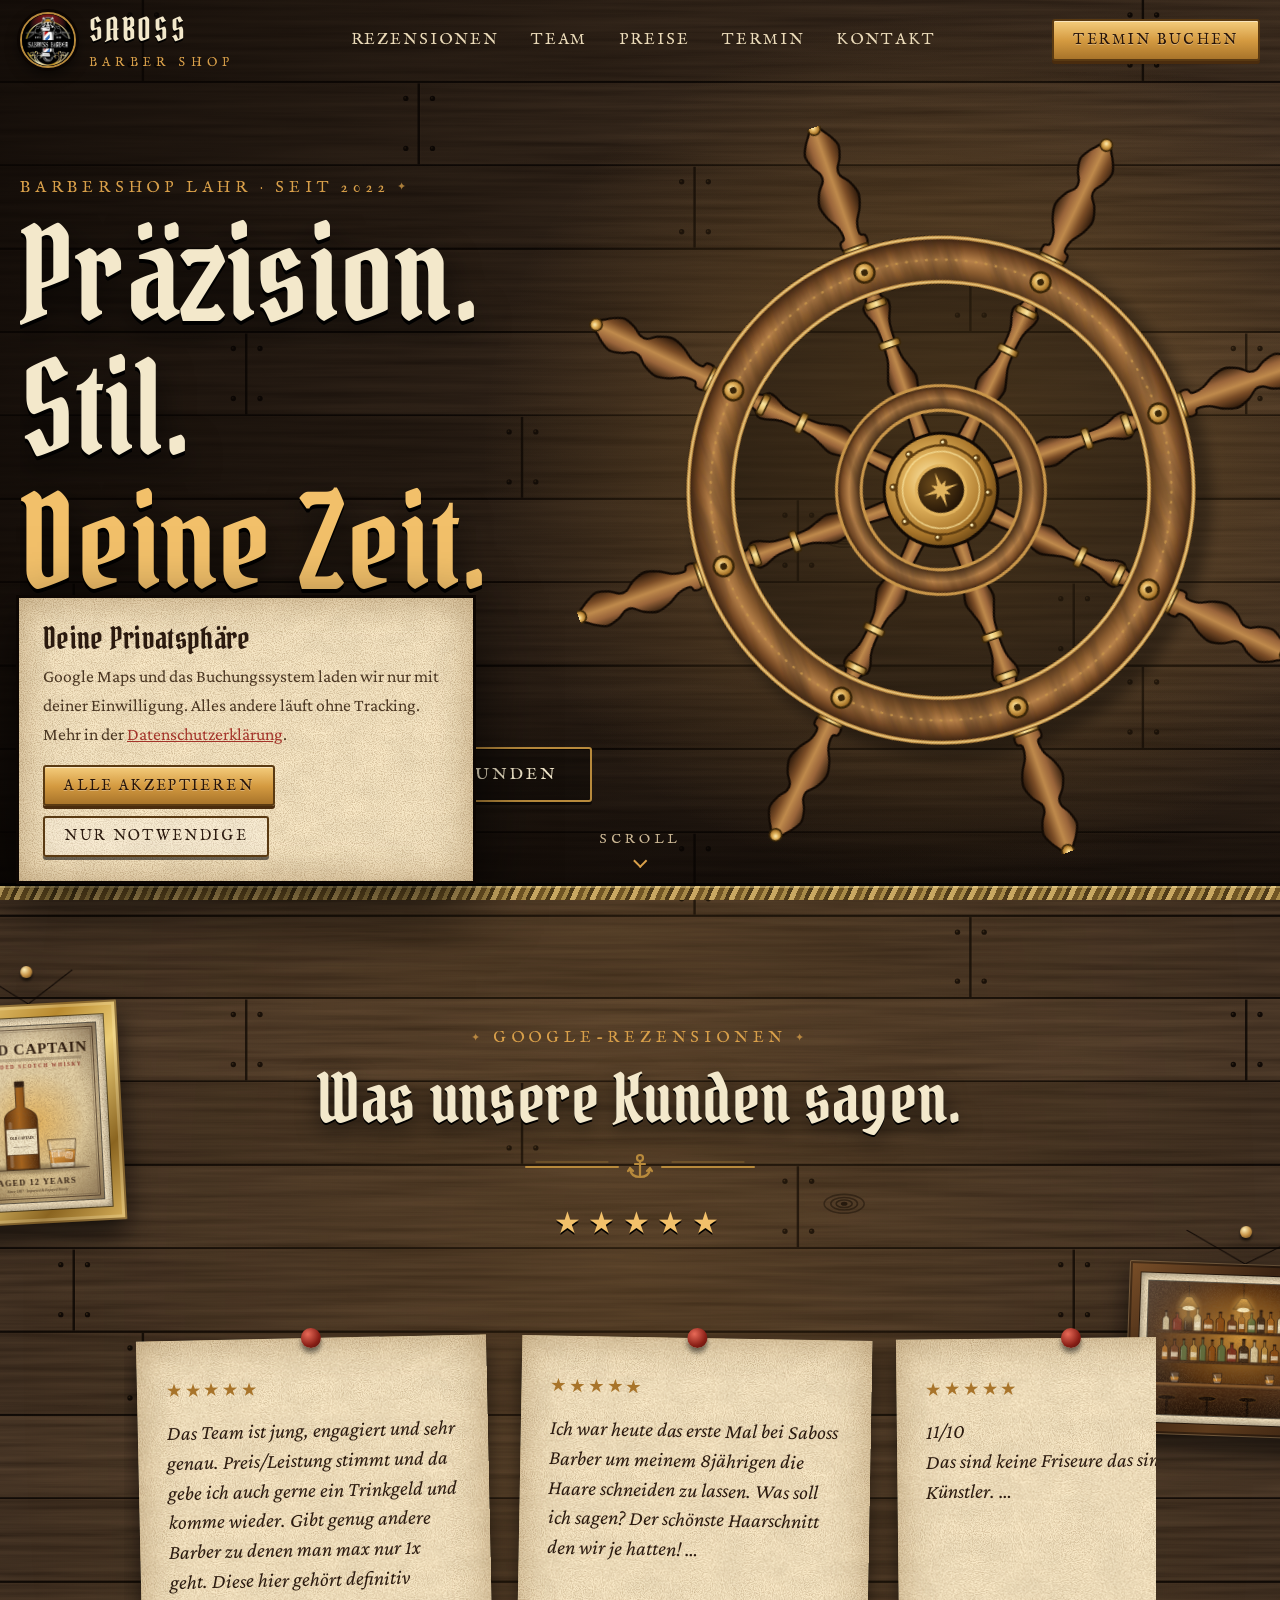
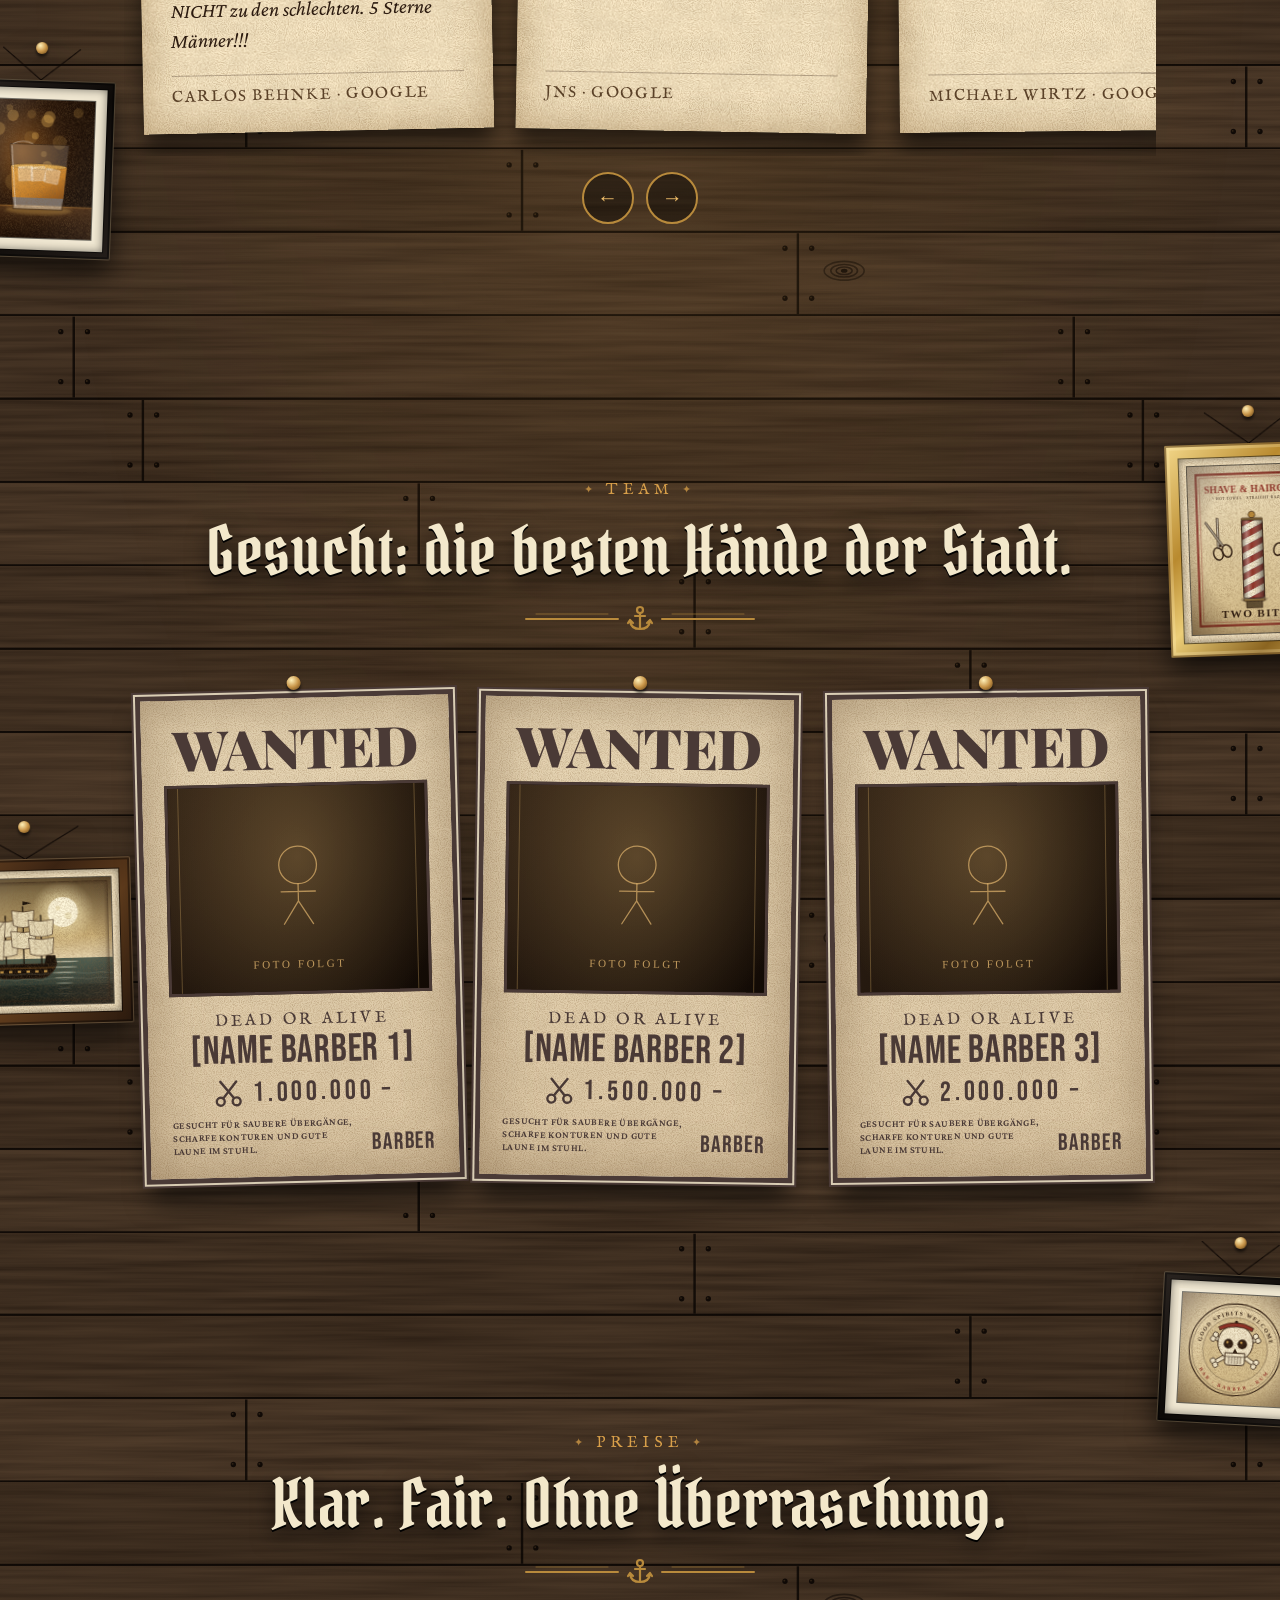
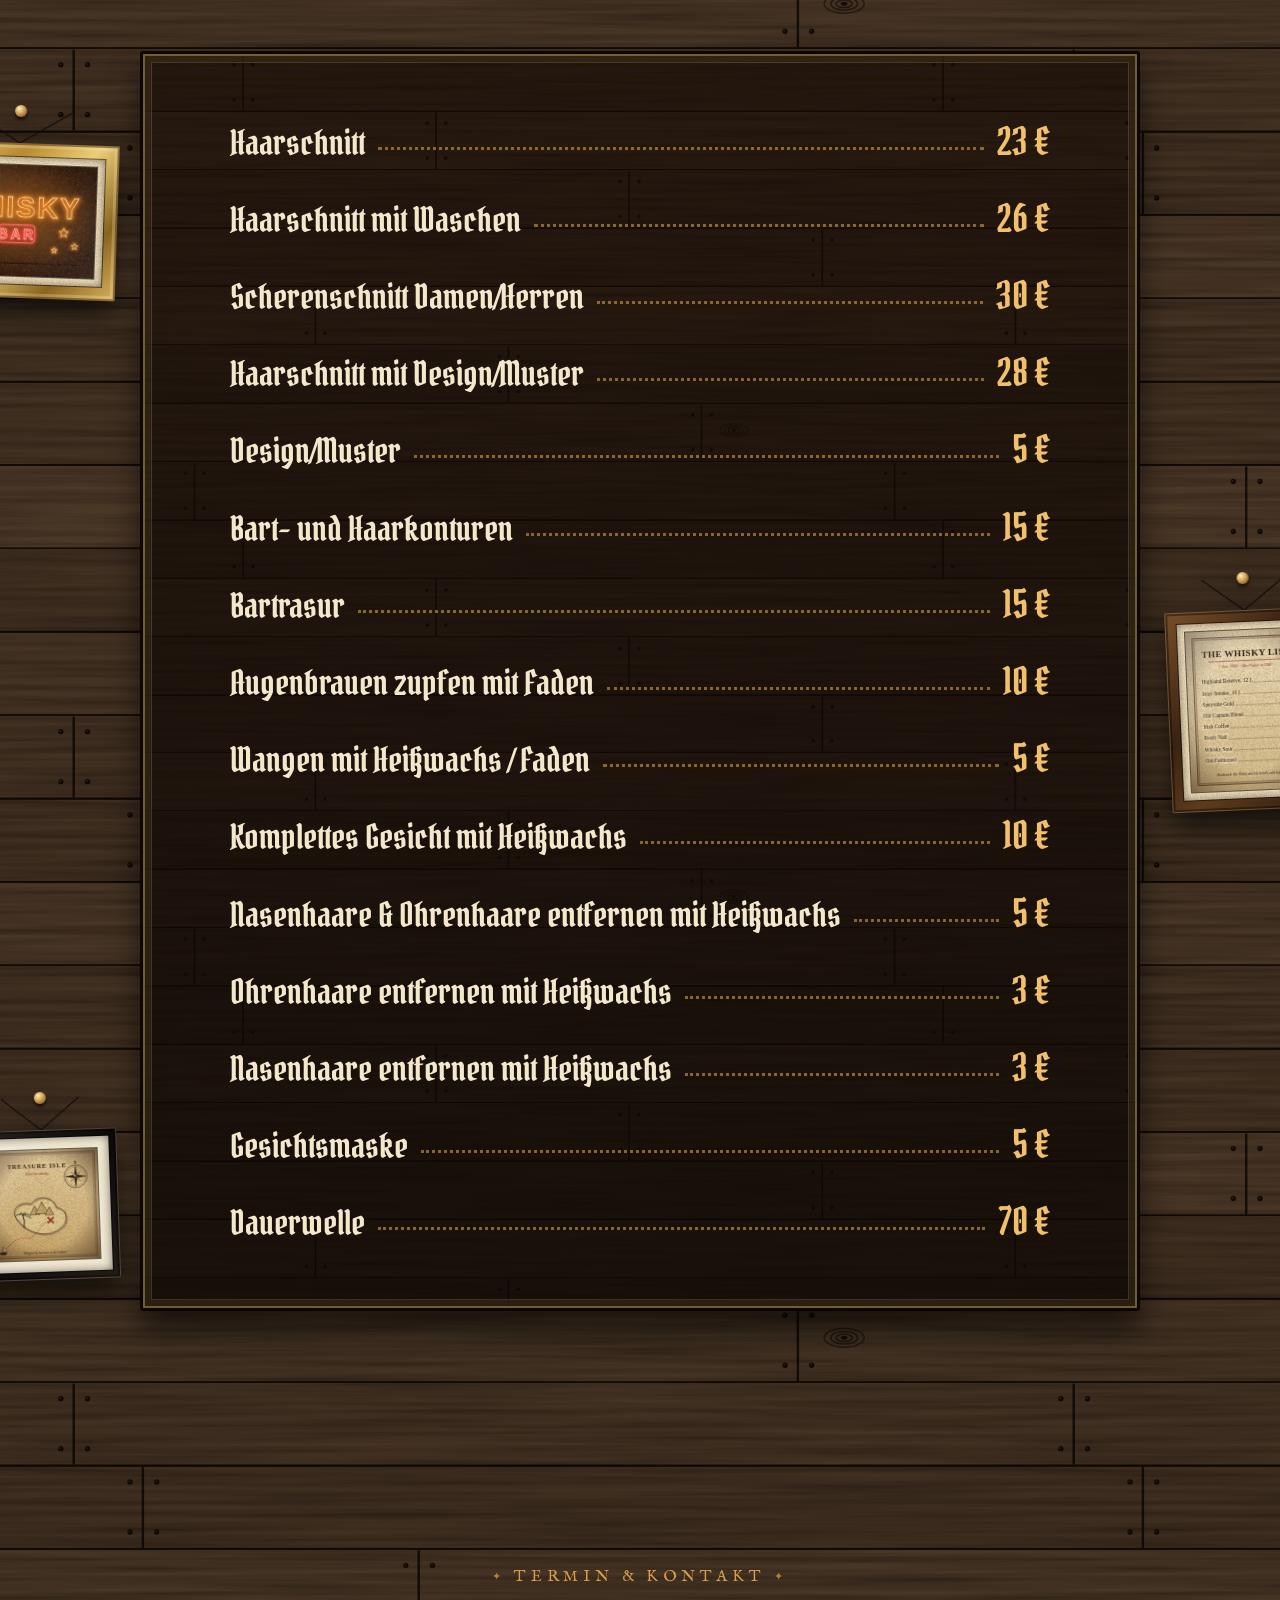
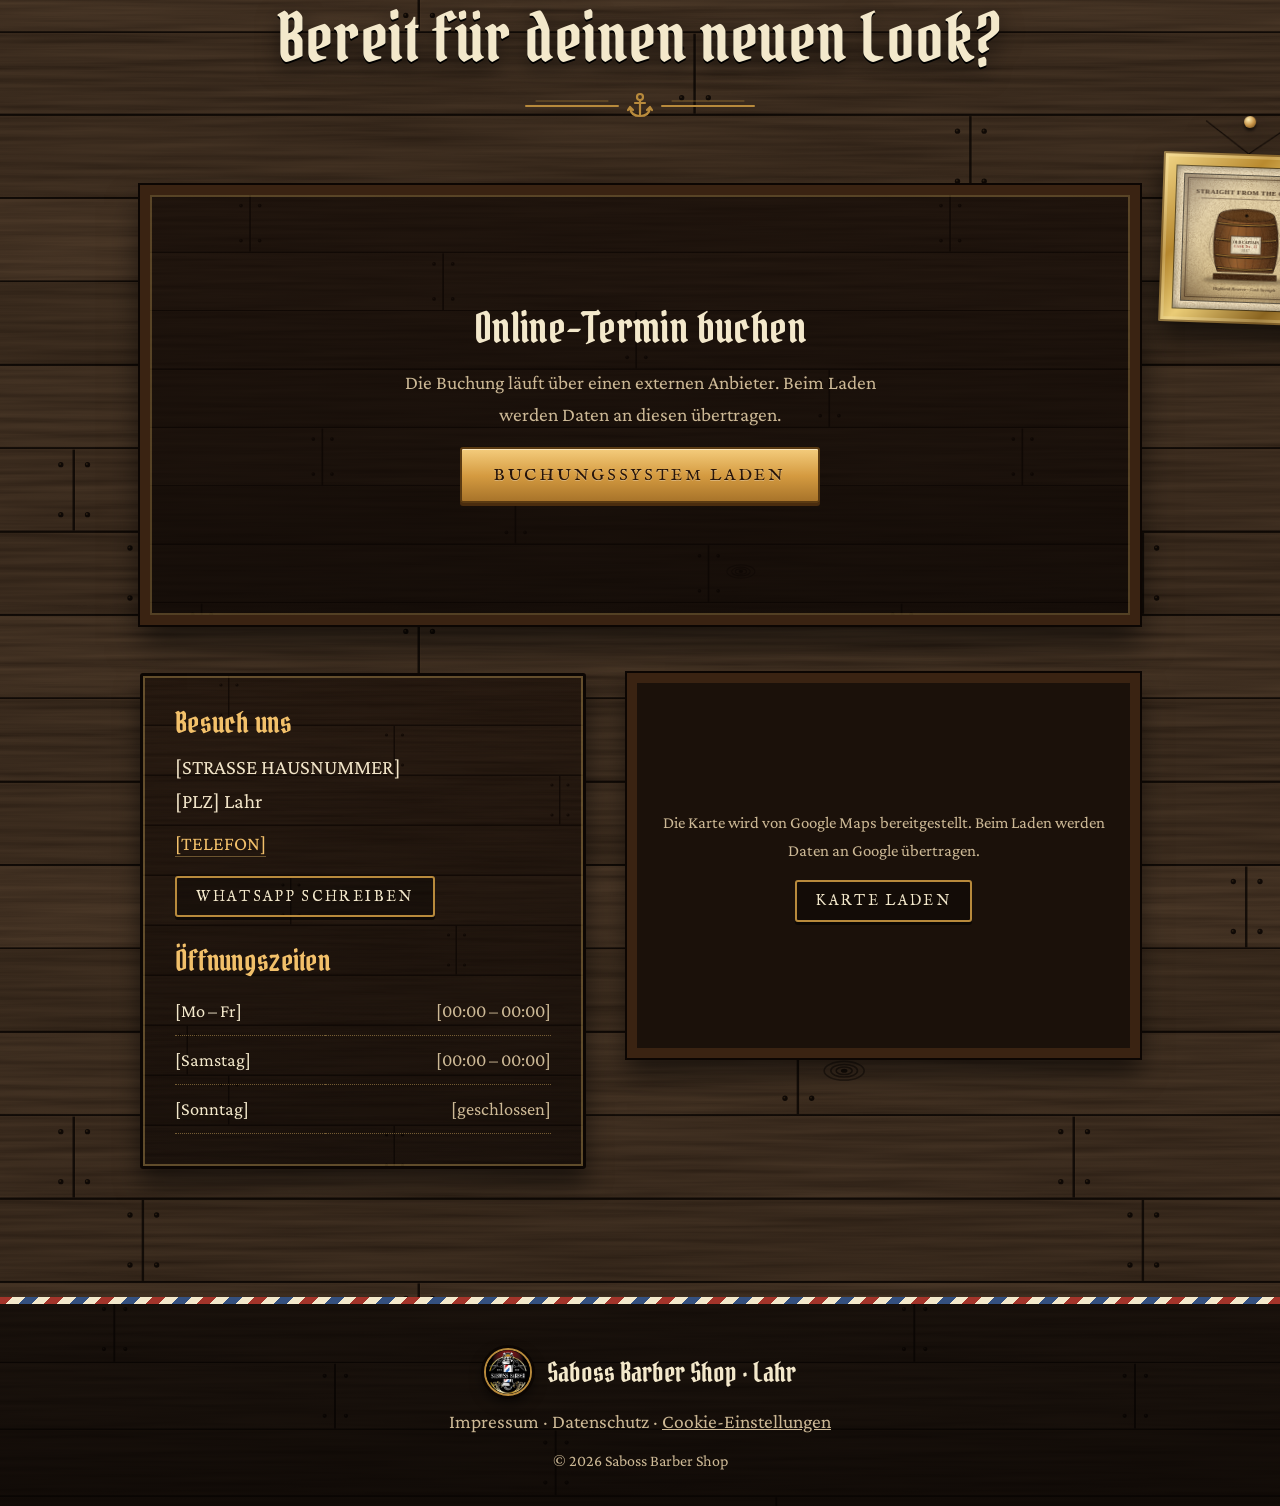
==== index.html @ 3b8bea95 "Schere wandert beim Scrollen von rechts nach links und schneidet - Fixierte Schere (SVG), Position f" ====
<!doctype html>
<html lang="de">
<head>
  <meta charset="utf-8">
  <meta name="viewport" content="width=device-width, initial-scale=1">
  <title>Saboss Barber Shop Lahr – Haarschnitt, Bart &amp; Rasur</title>
  <meta name="description" content="Saboss Barber Shop in Lahr: Haarschnitt, Fade, Bartpflege und Rasur. Echte Google-Bewertungen, Team und Online-Terminbuchung.">
  <meta name="theme-color" content="#160C06">
  <meta property="og:type" content="website">
  <meta property="og:title" content="Saboss Barber Shop Lahr">
  <meta property="og:description" content="Präzision. Stil. Deine Zeit. Jetzt Termin buchen.">
  <meta property="og:locale" content="de_DE">
  <meta property="og:image" content="assets/img/logo.png">
  <link rel="icon" href="assets/img/favicon.svg" type="image/svg+xml">
  <link rel="preload" href="assets/fonts/pirata-one.ttf" as="font" type="font/ttf" crossorigin>
  <link rel="stylesheet" href="css/style.css?v=202610080711">
</head>
<body>
  <a class="skip" href="#main">Zum Inhalt springen</a>

  <!-- HEADER -->
  <header class="header" id="header">
    <div class="wrap header__inner">
      <a class="logo" href="#top" aria-label="Saboss Barber Shop – Startseite">
        <img class="logo__img" src="assets/img/logo.png" width="56" height="56" alt="">
        <span class="logo__text"><strong>SABOSS</strong><small>Barber Shop</small></span>
      </a>
      <nav class="nav" aria-label="Hauptnavigation">
        <a href="#rezensionen">Rezensionen</a>
        <a href="#team">Team</a>
        <a href="#preise">Preise</a>
        <a href="#termin">Termin</a>
        <a href="#kontakt">Kontakt</a>
      </nav>
      <a class="btn btn--gold btn--sm header__book" href="#termin">Termin buchen</a>
      <button class="burger" id="burger" type="button" aria-label="Menü öffnen" aria-expanded="false" aria-controls="overlay"><span></span><span></span></button>
    </div>
  </header>

  <div class="overlay" id="overlay" hidden>
    <nav aria-label="Mobile Navigation">
      <a href="#rezensionen">Rezensionen</a>
      <a href="#team">Team</a>
      <a href="#preise">Preise</a>
      <a href="#termin">Termin</a>
      <a href="#kontakt">Kontakt</a>
    </nav>
  </div>

  <main id="main">
    <!-- START: Text links, großes Steuerrad rechts (dreht sich beim Scrollen) -->
    <section class="hero" id="top" aria-labelledby="hero-title">
      <div class="wrap hero__inner">
        <div class="hero__text">
          <p class="eyebrow">Barbershop Lahr · Seit 2022</p>
          <h1 id="hero-title" class="hero__title">
            <span class="line"><span>Präzision.</span></span>
            <span class="line"><span>Stil.</span></span>
            <span class="line"><span class="gold">Deine Zeit.</span></span>
          </h1>
          <p class="hero__sub">Haarschnitt, Fade, Bart und Rasur – mit Zeit, Handwerk und einem Blick für Details.</p>
          <div class="hero__actions">
            <a class="btn btn--gold" href="#termin">Termin buchen</a>
            <a class="btn btn--ghost" href="#rezensionen">Das sagen Kunden</a>
          </div>
        </div>
      </div>
      <img class="hero__wheel" id="wheel" src="assets/img/wheel.svg" width="1000" height="1000" alt="" fetchpriority="high">
      <a class="scroll-hint" href="#rezensionen" aria-label="Nach unten scrollen"><span>Scroll</span><i></i></a>
    </section>

    <!-- Rest der Seite: Holzwand mit angenagelten Bildern im Hintergrund -->
    <div class="wall">
      <div class="pics" aria-hidden="true">
        <figure class="pic pic--l pic--gold" style="--w:176px;--t:2%;--r:-3deg"><i class="nail"></i><span class="pic__frame"><span class="pic__mat"><img src="assets/img/wall/whisky-reklame.svg" width="600" height="800" loading="lazy" alt=""></span></span></figure>
        <figure class="pic pic--r" style="--w:230px;--t:7%;--r:2deg"><i class="nail"></i><span class="pic__frame"><span class="pic__mat"><img src="assets/img/wall/bar-szene.svg" width="800" height="560" loading="lazy" alt=""></span></span></figure>
        <figure class="pic pic--l pic--black" style="--w:150px;--t:15%;--r:2deg"><i class="nail"></i><span class="pic__frame"><span class="pic__mat"><img src="assets/img/wall/whisky-glas.svg" width="560" height="700" loading="lazy" alt=""></span></span></figure>
        <figure class="pic pic--r pic--gold" style="--w:170px;--t:22%;--r:-2deg"><i class="nail"></i><span class="pic__frame"><span class="pic__mat"><img src="assets/img/wall/barber-plakat.svg" width="600" height="800" loading="lazy" alt=""></span></span></figure>
        <figure class="pic pic--l" style="--w:210px;--t:30%;--r:-1.5deg"><i class="nail"></i><span class="pic__frame"><span class="pic__mat"><img src="assets/img/wall/segelschiff.svg" width="700" height="520" loading="lazy" alt=""></span></span></figure>
        <figure class="pic pic--r pic--black" style="--w:150px;--t:38%;--r:3deg"><i class="nail"></i><span class="pic__frame"><span class="pic__mat"><img src="assets/img/wall/totenkopf-schild.svg" width="600" height="600" loading="lazy" alt=""></span></span></figure>
        <figure class="pic pic--l pic--gold" style="--w:200px;--t:47%;--r:2deg"><i class="nail"></i><span class="pic__frame"><span class="pic__mat"><img src="assets/img/wall/neon-bar.svg" width="700" height="500" loading="lazy" alt=""></span></span></figure>
        <figure class="pic pic--r" style="--w:160px;--t:56%;--r:-2.5deg"><i class="nail"></i><span class="pic__frame"><span class="pic__mat"><img src="assets/img/wall/whisky-karte.svg" width="600" height="800" loading="lazy" alt=""></span></span></figure>
        <figure class="pic pic--l pic--black" style="--w:150px;--t:66%;--r:-2deg"><i class="nail"></i><span class="pic__frame"><span class="pic__mat"><img src="assets/img/wall/schatzkarte.svg" width="600" height="600" loading="lazy" alt=""></span></span></figure>
        <figure class="pic pic--r pic--gold" style="--w:170px;--t:78%;--r:2deg"><i class="nail"></i><span class="pic__frame"><span class="pic__mat"><img src="assets/img/wall/fass.svg" width="600" height="600" loading="lazy" alt=""></span></span></figure>
      </div>

      <!-- REZENSIONEN (nur 5-Sterne-Bewertungen, Originaltext von Google) -->
      <section class="section" id="rezensionen" aria-labelledby="reviews-title">
        <div class="wrap wrap--narrow">
          <header class="section__head">
            <p class="eyebrow">Google-Rezensionen</p>
            <h2 id="reviews-title">Was unsere Kunden sagen.</h2>
            <p class="stars-big" aria-label="5 von 5 Sternen">★★★★★</p>
          </header>
          <div class="slider" aria-roledescription="Karussell">
            <div class="slider__track" id="track" tabindex="0" aria-label="Kundenbewertungen">
              <figure class="review"><span class="stars" aria-label="5 von 5 Sternen">★★★★★</span><blockquote>Das Team ist jung, engagiert und sehr genau. Preis/Leistung stimmt und da gebe ich auch gerne ein Trinkgeld und komme wieder. Gibt genug andere Barber zu denen man max nur 1x geht. Diese hier gehört definitiv NICHT zu den schlechten. 5 Sterne Männer!!!</blockquote><figcaption>Carlos Behnke · Google</figcaption></figure>
              <figure class="review"><span class="stars" aria-label="5 von 5 Sternen">★★★★★</span><blockquote>Ich war heute das erste Mal bei Saboss Barber um meinem 8jährigen die Haare schneiden zu lassen. Was soll ich sagen? Der schönste Haarschnitt den wir je hatten! …</blockquote><figcaption>Jns · Google</figcaption></figure>
              <figure class="review"><span class="stars" aria-label="5 von 5 Sternen">★★★★★</span><blockquote>11/10<br>Das sind keine Friseure das sind Künstler. …</blockquote><figcaption>Michael Wirtz · Google</figcaption></figure>
              <figure class="review"><span class="stars" aria-label="5 von 5 Sternen">★★★★★</span><blockquote>Super Barber, sehr freundlich und schneiden immer gut. Man kommt meistens ein bißchen später drann als man den Termin ausgemacht hat (10-30min) aber sonst alles top.…</blockquote><figcaption>Hussam Alpedawi · Google</figcaption></figure>
              <figure class="review"><span class="stars" aria-label="5 von 5 Sternen">★★★★★</span><blockquote>Bin sehr zufrieden Top Personal, kinder sehr gut aufgenommen und willkommen, gutes Ergebnis, gerne wieder…</blockquote><figcaption>Alend Darwish Khalaf · Google</figcaption></figure>
              <figure class="review"><span class="stars" aria-label="5 von 5 Sternen">★★★★★</span><blockquote>Ich habe heute meine Haare dort geschnitten, ich bin sehr zufrieden damit und kann es nur weiter empfehlen. Die Mitarbeiter sind auch sehr freundlich und gastfreundlich ehrlich top was die mitarbeiten dort leisten.</blockquote><figcaption>S M · Google</figcaption></figure>
              <figure class="review"><span class="stars" aria-label="5 von 5 Sternen">★★★★★</span><blockquote>Ich komme wirklich gern her. Seit der Eröffnung seit vielen Jahren wirklich mein absoluter Lieblingsfrisör. …</blockquote><figcaption>Andre Angermeier · Google</figcaption></figure>
              <figure class="review"><span class="stars" aria-label="5 von 5 Sternen">★★★★★</span><blockquote>Schon von außen lud der Stil und die harmonische Einrichtung zum reinkommen ein. Ich wurde von allen freundlich begrüßt, mir wurde Kaffee angeboten und, ohne …</blockquote><figcaption>Márkó Honti · Google</figcaption></figure>
              <figure class="review"><span class="stars" aria-label="5 von 5 Sternen">★★★★★</span><blockquote>Sehr gute Friseure, keine Wartezeiten wie bei anderen auch wenn man mal kein Termin hat. Preislich Top, kann man allen nur empfehlen.</blockquote><figcaption>Markus · Google</figcaption></figure>
              <figure class="review"><span class="stars" aria-label="5 von 5 Sternen">★★★★★</span><blockquote>Super Freundlich. Super Haarschnitt. Habe direkt den nächsten Termin vereinbart. Nur zu empfehlen…</blockquote><figcaption>Keine Ahnung · Google</figcaption></figure>
              <figure class="review"><span class="stars" aria-label="5 von 5 Sternen">★★★★★</span><blockquote>So einen guten Friseur habe ich noch nie gesehen. Er schneidet die Haare perfekt und braucht dafür auch nicht so lange. Der Kundenservice ist ebenso sehr nett. 👍🏻…</blockquote><figcaption>Siepan Celik · Google</figcaption></figure>
              <figure class="review"><span class="stars" aria-label="5 von 5 Sternen">★★★★★</span><blockquote>Top Friseur und sehr nettes Personal nur zum empfehlen:)</blockquote><figcaption>Simon Bichler · Google</figcaption></figure>
              <figure class="review"><span class="stars" aria-label="5 von 5 Sternen">★★★★★</span><blockquote>Sehr netter Kundenservice und preisleistung top</blockquote><figcaption>VYME · Google</figcaption></figure>
              <figure class="review"><span class="stars" aria-label="5 von 5 Sternen">★★★★★</span><blockquote>Bester Friseur in Lahr und Umgebung.<br>Für Seiten und oben zahlt man 17€ was echt klar geht. …</blockquote><figcaption>Az örökmagyar · Google</figcaption></figure>
              <figure class="review"><span class="stars" aria-label="5 von 5 Sternen">★★★★★</span><blockquote>Ich wurde sehr freundlich empfangen und bin pünktlich zu meinem Termin drangekommen. Das Personal war sehr nett. Der Haarschnitt war ebenfalls sehr gut. Ein empfehlenswerter Friseur👍🏽…</blockquote><figcaption>Serdal Celik · Google</figcaption></figure>
              <figure class="review"><span class="stars" aria-label="5 von 5 Sternen">★★★★★</span><blockquote>Der Laden sieht sehr Sauber und geflegt aus. Das Personal ist sehr nett und freundlich mir wurde gleich etwas zu trinken angeboten. Mein Haarschnitt ist genauso …</blockquote><figcaption>Ramazan Nohutcu · Google</figcaption></figure>
            </div>
            <div class="slider__nav">
              <button type="button" class="round" data-dir="-1" aria-label="Vorherige Bewertungen">←</button>
              <button type="button" class="round" data-dir="1" aria-label="Nächste Bewertungen">→</button>
            </div>
          </div>
        </div>
      </section>

      <!-- TEAM: 3 Platzhalter -->
      <section class="section" id="team" aria-labelledby="team-title">
        <div class="wrap wrap--narrow">
          <header class="section__head">
            <p class="eyebrow">Team</p>
            <h2 id="team-title">Gesucht: die besten Hände der Stadt.</h2>
          </header>
          <!-- Fahndungsplakate: Foto (assets/img/team-1.jpg usw.) und Name ersetzen. Die Belohnung ist nur Spaß, gern anpassen. -->
          <div class="team">
            <article class="wanted">
              <h3 class="wanted__title">WANTED</h3>
              <div class="wanted__photo"><img src="assets/img/placeholder.svg" width="600" height="750" loading="lazy" alt="Porträt von [Name Barber 1]"></div>
              <p class="wanted__dead">DEAD OR ALIVE</p>
              <p class="wanted__name">[Name Barber 1]</p>
              <p class="wanted__bounty"><svg class="wanted__icon" viewBox="0 0 48 48" aria-hidden="true"><circle cx="12" cy="36" r="6"/><circle cx="36" cy="36" r="6"/><path d="M16 31 36 6M32 31 12 6"/></svg><span>1.000.000 –</span></p>
              <div class="wanted__foot"><p class="wanted__small">Gesucht für saubere Übergänge, scharfe Konturen und gute Laune im Stuhl.</p><p class="wanted__rank">BARBER</p></div>
            </article>
            <article class="wanted">
              <h3 class="wanted__title">WANTED</h3>
              <div class="wanted__photo"><img src="assets/img/placeholder.svg" width="600" height="750" loading="lazy" alt="Porträt von [Name Barber 2]"></div>
              <p class="wanted__dead">DEAD OR ALIVE</p>
              <p class="wanted__name">[Name Barber 2]</p>
              <p class="wanted__bounty"><svg class="wanted__icon" viewBox="0 0 48 48" aria-hidden="true"><circle cx="12" cy="36" r="6"/><circle cx="36" cy="36" r="6"/><path d="M16 31 36 6M32 31 12 6"/></svg><span>1.500.000 –</span></p>
              <div class="wanted__foot"><p class="wanted__small">Gesucht für saubere Übergänge, scharfe Konturen und gute Laune im Stuhl.</p><p class="wanted__rank">BARBER</p></div>
            </article>
            <article class="wanted">
              <h3 class="wanted__title">WANTED</h3>
              <div class="wanted__photo"><img src="assets/img/placeholder.svg" width="600" height="750" loading="lazy" alt="Porträt von [Name Barber 3]"></div>
              <p class="wanted__dead">DEAD OR ALIVE</p>
              <p class="wanted__name">[Name Barber 3]</p>
              <p class="wanted__bounty"><svg class="wanted__icon" viewBox="0 0 48 48" aria-hidden="true"><circle cx="12" cy="36" r="6"/><circle cx="36" cy="36" r="6"/><path d="M16 31 36 6M32 31 12 6"/></svg><span>2.000.000 –</span></p>
              <div class="wanted__foot"><p class="wanted__small">Gesucht für saubere Übergänge, scharfe Konturen und gute Laune im Stuhl.</p><p class="wanted__rank">BARBER</p></div>
            </article>
          </div>
        </div>
      </section>

      <!-- PREISE -->
      <section class="section" id="preise" aria-labelledby="prices-title">
        <div class="wrap wrap--narrow">
          <header class="section__head">
            <p class="eyebrow">Preise</p>
            <h2 id="prices-title">Klar. Fair. Ohne Überraschung.</h2>
          </header>
          <div class="menu">
            <ul class="prices">
              <li><span class="prices__name">Haarschnitt</span><span class="prices__dots" aria-hidden="true"></span><span class="prices__price">23&nbsp;€</span></li>
              <li><span class="prices__name">Haarschnitt mit Waschen</span><span class="prices__dots" aria-hidden="true"></span><span class="prices__price">26&nbsp;€</span></li>
              <li><span class="prices__name">Scherenschnitt Damen/Herren</span><span class="prices__dots" aria-hidden="true"></span><span class="prices__price">30&nbsp;€</span></li>
              <li><span class="prices__name">Haarschnitt mit Design/Muster</span><span class="prices__dots" aria-hidden="true"></span><span class="prices__price">28&nbsp;€</span></li>
              <li><span class="prices__name">Design/Muster</span><span class="prices__dots" aria-hidden="true"></span><span class="prices__price">5&nbsp;€</span></li>
              <li><span class="prices__name">Bart- und Haarkonturen</span><span class="prices__dots" aria-hidden="true"></span><span class="prices__price">15&nbsp;€</span></li>
              <li><span class="prices__name">Bartrasur</span><span class="prices__dots" aria-hidden="true"></span><span class="prices__price">15&nbsp;€</span></li>
              <li><span class="prices__name">Augenbrauen zupfen mit Faden</span><span class="prices__dots" aria-hidden="true"></span><span class="prices__price">10&nbsp;€</span></li>
              <li><span class="prices__name">Wangen mit Heißwachs / Faden</span><span class="prices__dots" aria-hidden="true"></span><span class="prices__price">5&nbsp;€</span></li>
              <li><span class="prices__name">Komplettes Gesicht mit Heißwachs</span><span class="prices__dots" aria-hidden="true"></span><span class="prices__price">10&nbsp;€</span></li>
              <li><span class="prices__name">Nasenhaare &amp; Ohrenhaare entfernen mit Heißwachs</span><span class="prices__dots" aria-hidden="true"></span><span class="prices__price">5&nbsp;€</span></li>
              <li><span class="prices__name">Ohrenhaare entfernen mit Heißwachs</span><span class="prices__dots" aria-hidden="true"></span><span class="prices__price">3&nbsp;€</span></li>
              <li><span class="prices__name">Nasenhaare entfernen mit Heißwachs</span><span class="prices__dots" aria-hidden="true"></span><span class="prices__price">3&nbsp;€</span></li>
              <li><span class="prices__name">Gesichtsmaske</span><span class="prices__dots" aria-hidden="true"></span><span class="prices__price">5&nbsp;€</span></li>
              <li><span class="prices__name">Dauerwelle</span><span class="prices__dots" aria-hidden="true"></span><span class="prices__price">70&nbsp;€</span></li>
            </ul>
          </div>
        </div>
      </section>

      <!-- TERMIN + KONTAKT -->
      <section class="section" id="termin" aria-labelledby="book-title">
        <div class="wrap wrap--narrow">
          <header class="section__head">
            <p class="eyebrow">Termin &amp; Kontakt</p>
            <h2 id="book-title">Bereit für deinen neuen Look?</h2>
          </header>

          <!-- Buchungssystem: URL in data-src eintragen (Treatwell, Booksy, Planity, Shore …). Wird erst nach Klick bzw. Einwilligung geladen. -->
          <div class="booking" id="booking" data-src="">
            <div class="booking__gate">
              <h3>Online-Termin buchen</h3>
              <p class="booking__hint">Die Buchung läuft über einen externen Anbieter. Beim Laden werden Daten an diesen übertragen.</p>
              <button class="btn btn--gold" type="button" id="load-booking">Buchungssystem laden</button>
            </div>
          </div>

          <div class="contact" id="kontakt">
            <div class="contact__info">
              <h3>Besuch uns</h3>
              <address>[STRASSE HAUSNUMMER]<br>[PLZ] Lahr</address>
              <p><a class="link" href="tel:[TELEFON]">[TELEFON]</a></p>
              <a class="btn btn--ghost btn--sm" href="https://wa.me/[WHATSAPP-NUMMER-OHNE-PLUS]" target="_blank" rel="noopener">WhatsApp schreiben</a>
              <h3>Öffnungszeiten</h3>
              <table class="hours">
                <caption class="sr">Öffnungszeiten</caption>
                <tbody>
                  <tr><th scope="row">[Mo – Fr]</th><td>[00:00 – 00:00]</td></tr>
                  <tr><th scope="row">[Samstag]</th><td>[00:00 – 00:00]</td></tr>
                  <tr><th scope="row">[Sonntag]</th><td>[geschlossen]</td></tr>
                </tbody>
              </table>
            </div>
            <div class="map" id="map" data-src="https://www.google.com/maps?q=Saboss+Barber+Lahr&output=embed">
              <div class="map__gate">
                <p>Die Karte wird von Google Maps bereitgestellt. Beim Laden werden Daten an Google übertragen.</p>
                <button class="btn btn--ghost btn--sm" type="button" id="load-map">Karte laden</button>
              </div>
            </div>
          </div>
        </div>
      </section>
    </div>
  </main>

  <footer class="footer">
    <div class="wrap footer__inner">
      <p class="footer__brand"><img class="logo__img" src="assets/img/logo.png" width="48" height="48" alt="" loading="lazy"> <span>Saboss Barber Shop · Lahr</span></p>
      <p class="footer__links"><a href="impressum.html">Impressum</a> · <a href="datenschutz.html">Datenschutz</a> · <button type="button" class="linkbtn" id="cookie-settings">Cookie-Einstellungen</button></p>
      <p class="footer__copy">© <span id="year">2022</span> Saboss Barber Shop</p>
    </div>
  </footer>

  <a class="sticky-book" href="#termin">Termin buchen</a>

  <!-- Schere: wandert beim Scrollen von rechts nach links, schneidet auf/zu und hinterlässt eine Schnittlinie -->
  <div class="snip" aria-hidden="true">
    <i class="snip__line"></i>
    <svg class="snip__scissors" id="scissors" viewBox="-112 -50 212 100">
      <defs>
        <linearGradient id="snipMetal" x1="0" y1="0" x2="0" y2="1"><stop offset="0" stop-color="#f4f1ea"/><stop offset=".45" stop-color="#bfc3c8"/><stop offset="1" stop-color="#6d7277"/></linearGradient>
        <linearGradient id="snipBrass" x1="0" y1="0" x2="1" y2="1"><stop offset="0" stop-color="#fbe6a0"/><stop offset=".5" stop-color="#c9964a"/><stop offset="1" stop-color="#6b4a1c"/></linearGradient>
        <g id="snipHalf">
          <path d="M0 0 L50 19" stroke="#2a170a" stroke-width="12" stroke-linecap="round"/>
          <path d="M0 0 L50 19" stroke="url(#snipBrass)" stroke-width="8" stroke-linecap="round"/>
          <ellipse cx="68" cy="26" rx="19" ry="13" transform="rotate(22 68 26)" fill="none" stroke="#2a170a" stroke-width="10"/>
          <ellipse cx="68" cy="26" rx="19" ry="13" transform="rotate(22 68 26)" fill="none" stroke="url(#snipBrass)" stroke-width="6"/>
          <path d="M12 -11 L-100 -1.5 L-100 1 L12 4 Z" fill="url(#snipMetal)" stroke="#2a2d30" stroke-width="2" stroke-linejoin="round"/>
          <path d="M8 -8 L-92 -1" stroke="#fff" stroke-width="1.6" opacity=".7" stroke-linecap="round"/>
        </g>
      </defs>
      <g id="bladeB"><use href="#snipHalf" transform="scale(1 -1)"/></g>
      <g id="bladeA"><use href="#snipHalf"/></g>
      <circle r="9" fill="url(#snipBrass)" stroke="#2a170a" stroke-width="2.5"/>
      <path d="M-5 -2 L5 2" stroke="#2a170a" stroke-width="2" stroke-linecap="round"/>
    </svg>
  </div>


  <!-- Einwilligung (DSGVO): Karte und Buchungssystem laden erst nach Klick -->
  <div class="consent" id="consent" role="dialog" aria-labelledby="consent-title" aria-modal="false" hidden>
    <h2 id="consent-title">Deine Privatsphäre</h2>
    <p>Google Maps und das Buchungssystem laden wir nur mit deiner Einwilligung. Alles andere läuft ohne Tracking. Mehr in der <a href="datenschutz.html">Datenschutzerklärung</a>.</p>
    <div class="consent__actions">
      <button type="button" class="btn btn--gold btn--sm" data-consent-choice="all">Alle akzeptieren</button>
      <button type="button" class="btn btn--ghost btn--sm" data-consent-choice="necessary">Nur notwendige</button>
    </div>
  </div>

  <script src="js/main.js?v=202610080711" defer></script>
</body>
</html>
---- css/style.css ----
/* Saboss Barber Shop – dunkles Holz, Messing, Piraten-Steuerrad */
@font-face { font-family: "Pirata One"; src: url("../assets/fonts/pirata-one.ttf") format("truetype"); font-weight: 400; font-display: swap; }
@font-face { font-family: "IM Fell English SC"; src: url("../assets/fonts/im-fell-english-sc.ttf") format("truetype"); font-weight: 400; font-display: swap; }
@font-face { font-family: "Playfair Display"; src: url("../assets/fonts/playfair-display-900.ttf") format("truetype"); font-weight: 900; font-display: swap; }
@font-face { font-family: "Bebas Neue"; src: url("../assets/fonts/bebas-neue.ttf") format("truetype"); font-weight: 400; font-display: swap; }
@font-face { font-family: "Crimson Pro"; src: url("../assets/fonts/crimson-pro-400.ttf") format("truetype"); font-weight: 400; font-style: normal; font-display: swap; }
@font-face { font-family: "Crimson Pro"; src: url("../assets/fonts/crimson-pro-600.ttf") format("truetype"); font-weight: 600; font-style: normal; font-display: swap; }
@font-face { font-family: "Crimson Pro"; src: url("../assets/fonts/crimson-pro-italic.ttf") format("truetype"); font-weight: 400; font-style: italic; font-display: swap; }

:root {
  --wood-dark: #130a05;
  --amber: #d9a04a;
  --amber-hi: #f2c06a;
  --brass: #b88a3c;
  --paper: #ead9b2;
  --ink: #2b1a0f;
  --red: #a3342a;
  --blue: #34507f;
  --cream: #f3e8cb;
  --text: #f1e4c8;
  --muted: #cdb996;
  --display: "Pirata One", "IM Fell English SC", Georgia, serif;
  --label: "IM Fell English SC", Georgia, "Times New Roman", serif;
  --body: "Crimson Pro", Georgia, "Times New Roman", serif;
  --planks: url("../assets/img/wood-planks.svg");
  --paper-tex: url("../assets/img/paper.svg");
  --stripe: repeating-linear-gradient(135deg, #a3342a 0 9px, #f3e8cb 9px 18px, #34507f 18px 27px, #f3e8cb 27px 36px);
  --header-h: 80px;
  --ease: cubic-bezier(.2, .7, .2, 1);
}

*, *::before, *::after { box-sizing: border-box; }
html { scroll-behavior: smooth; scroll-padding-top: calc(var(--header-h) + 8px); -webkit-text-size-adjust: 100%; }
body {
  margin: 0; color: var(--text); font: 400 1.22rem/1.65 var(--body); -webkit-font-smoothing: antialiased; overflow-x: hidden;
  background: linear-gradient(rgba(10, 5, 2, .52), rgba(10, 5, 2, .6)), var(--planks) 0 0 / 1000px auto, var(--wood-dark);
}
img, svg, video { display: block; max-width: 100%; }
a { color: inherit; text-decoration: none; }
h1, h2, h3 { font-family: var(--display); font-weight: 400; line-height: 1.05; margin: 0; letter-spacing: .01em; }
h2 { font-size: clamp(2.5rem, 5.4vw, 4.2rem); color: var(--cream); text-shadow: 0 2px 0 #000, 0 8px 22px rgba(0, 0, 0, .6); }
h3 { font-size: 1.8rem; color: var(--cream); }
p { margin: 0 0 1rem; color: var(--muted); }
:focus-visible { outline: 2px solid var(--amber-hi); outline-offset: 3px; }
[hidden] { display: none !important; }
.sr { position: absolute; width: 1px; height: 1px; overflow: hidden; clip: rect(0 0 0 0); white-space: nowrap; }
.skip { position: fixed; left: 12px; top: -60px; z-index: 200; background: var(--amber); color: #1a0e06; padding: 10px 16px; border-radius: 3px; transition: top .2s; }
.skip:focus { top: 12px; }
.wrap { width: min(1240px, 100% - 32px); margin-inline: auto; }
.wrap--narrow { width: min(1000px, 100% - 32px); }
.link { color: var(--amber-hi); border-bottom: 1px solid rgba(224, 183, 101, .4); padding-bottom: 2px; transition: color .3s, border-color .3s; }
.link:hover { color: var(--cream); border-color: var(--amber); }
.linkbtn { background: none; border: 0; padding: 0; color: inherit; font: inherit; text-decoration: underline; cursor: pointer; }
.eyebrow { color: var(--amber); font: 400 1rem var(--label); text-transform: uppercase; letter-spacing: .3em; margin-bottom: 1rem; }
.eyebrow::before, .eyebrow::after { content: "✦"; margin: 0 .7em; font-size: .7em; vertical-align: .12em; opacity: .75; }
.hero .eyebrow::before { display: none; }

/* Buttons – Messing */
.btn {
  position: relative; display: inline-flex; align-items: center; justify-content: center; gap: .6rem; white-space: nowrap;
  padding: .95rem 2rem; border: 2px solid var(--brass); background: rgba(0, 0, 0, .3); color: var(--cream);
  font: 400 1.05rem var(--label); letter-spacing: .16em; text-transform: uppercase; cursor: pointer; border-radius: 3px;
  box-shadow: 0 3px 0 rgba(0, 0, 0, .55); transition: transform .2s var(--ease), box-shadow .2s var(--ease), background .3s;
}
.btn:hover { transform: translateY(-2px); box-shadow: 0 5px 0 rgba(0, 0, 0, .55), 0 10px 18px rgba(0, 0, 0, .4); }
.btn:active { transform: translateY(2px); box-shadow: 0 1px 0 rgba(0, 0, 0, .55); }
.btn--gold { background: linear-gradient(#f4cc7c, #d49a40 52%, #a8742a); color: #26140a; border-color: #5a3a12; text-shadow: 0 1px 0 rgba(255, 255, 255, .3); box-shadow: 0 3px 0 #4a2c0e, inset 0 1px 0 rgba(255, 255, 255, .5); }
.btn--gold:hover { background: linear-gradient(#fadc94, #e0a94c 52%, #b8832f); box-shadow: 0 5px 0 #4a2c0e, 0 12px 20px rgba(0, 0, 0, .45), inset 0 1px 0 rgba(255, 255, 255, .5); }
.btn--ghost:hover { background: rgba(217, 160, 74, .16); }
.btn--sm { padding: .6rem 1.2rem; font-size: .92rem; }

/* Header */
.header { position: fixed; inset: 0 0 auto; z-index: 100; height: var(--header-h); transition: background .4s, box-shadow .4s; }
.header::after { content: ""; position: absolute; left: 0; right: 0; bottom: -7px; height: 7px; background: var(--stripe); background-size: 51px 51px; opacity: 0; transition: opacity .4s; animation: barber 6s linear infinite; }
@keyframes barber { to { background-position: 51px 0; } }
.header.is-solid { background: linear-gradient(rgba(14, 7, 3, .88), rgba(14, 7, 3, .94)), var(--planks) 0 0 / 700px auto; box-shadow: 0 8px 24px rgba(0, 0, 0, .5); }
.header.is-solid::after { opacity: 1; }
.header__inner { height: 100%; display: flex; align-items: center; gap: 1.6rem; }
.logo { display: inline-flex; align-items: center; gap: .8rem; color: var(--cream); }
.logo__img { width: 56px; height: 56px; border-radius: 50%; border: 2px solid var(--brass); object-fit: cover; background: #000; box-shadow: 0 0 0 3px #0c0603, 0 6px 14px rgba(0, 0, 0, .6); }
.logo__text { display: flex; flex-direction: column; line-height: 1; }
.logo strong { font: 400 2rem var(--display); letter-spacing: .08em; text-shadow: 0 2px 0 #000; }
.logo small { white-space: nowrap; font: 400 .78rem var(--label); letter-spacing: .42em; text-transform: uppercase; color: var(--amber); margin-top: .3rem; }
.nav { display: flex; gap: 2rem; margin-inline: auto; }
.nav a { position: relative; white-space: nowrap; font: 400 1rem var(--label); letter-spacing: .12em; text-transform: uppercase; color: #ecdcba; padding: .4rem 0; }
.nav a::after { content: ""; position: absolute; left: 0; right: 100%; bottom: 0; height: 2px; background: var(--amber); transition: right .35s var(--ease); }
.nav a:hover::after, .nav a:focus-visible::after { right: 0; }
.burger { display: none; margin-left: auto; width: 46px; height: 46px; background: none; border: 0; cursor: pointer; position: relative; }
.burger span { position: absolute; left: 10px; right: 10px; height: 3px; border-radius: 2px; background: var(--cream); transition: transform .35s var(--ease), top .35s var(--ease); }
.burger span:first-child { top: 17px; } .burger span:last-child { top: 27px; }
.burger[aria-expanded="true"] span:first-child { top: 22px; transform: rotate(45deg); }
.burger[aria-expanded="true"] span:last-child { top: 22px; transform: rotate(-45deg); }
.overlay { position: fixed; inset: 0; z-index: 90; background: linear-gradient(rgba(12, 6, 3, .94), rgba(12, 6, 3, .97)), var(--planks) 0 0 / 700px auto; display: flex; flex-direction: column; justify-content: center; align-items: center; opacity: 0; transition: opacity .35s; }
.overlay.is-open { opacity: 1; }
.overlay nav { display: flex; flex-direction: column; align-items: center; gap: .6rem; }
.overlay nav a { font: 400 clamp(2.6rem, 12vw, 3.6rem) var(--display); text-shadow: 0 3px 0 #000; }
.overlay nav a:hover { color: var(--amber-hi); }
.sticky-book { display: none; }

/* START */
.hero { position: relative; min-height: 100svh; display: flex; align-items: center; overflow: hidden; isolation: isolate; }
.hero::before { content: ""; position: absolute; inset: 0; z-index: -2; background:
  radial-gradient(ellipse 52% 70% at 74% 50%, rgba(224, 160, 70, .3), transparent 70%),
  linear-gradient(90deg, rgba(8, 4, 2, .78) 0%, rgba(8, 4, 2, .3) 55%, rgba(8, 4, 2, .1) 100%),
  linear-gradient(0deg, rgba(8, 4, 2, .75) 0%, transparent 25%); }
.hero::after { content: ""; position: absolute; left: 0; right: 0; bottom: 0; height: 14px; z-index: 3; background: repeating-linear-gradient(115deg, #c9a862 0 5px, #6f5424 5px 10px, #a88a48 10px 14px, #4e3a18 14px 18px); box-shadow: 0 -3px 0 rgba(0, 0, 0, .7), inset 0 2px 0 rgba(255, 235, 170, .35); }
.hero__inner { position: relative; z-index: 2; padding-top: var(--header-h); }
.hero__text { max-width: 640px; }
.hero__wheel {
  --rot: 0deg; position: absolute; z-index: 1; right: -5vmin; top: 50%; width: min(92vh, 60vw); height: auto; aspect-ratio: 1;
  margin-top: calc(var(--header-h) / 2); transform: translateY(-50%) rotate(var(--rot)); will-change: transform;
}
.hero__title { font-size: clamp(3.6rem, min(10vw, 15svh), 8.6rem); line-height: .95; color: var(--cream); text-shadow: 0 4px 0 #000, 0 14px 34px rgba(0, 0, 0, .7); }
.hero__title .line { display: block; overflow: hidden; padding: 0 0 .1em; }
.hero__title .line > span { display: block; transform: translateY(105%); animation: rise 1.1s var(--ease) forwards; }
.hero__title .line:nth-child(2) > span { animation-delay: .15s; } .hero__title .line:nth-child(3) > span { animation-delay: .3s; }
@keyframes rise { to { transform: none; } }
.hero__title .gold { color: var(--amber-hi); }
.hero__sub { max-width: 32rem; margin: 1.6rem 0 2.2rem; font-size: 1.5rem; line-height: 1.45; color: #e3d3b0; text-shadow: 0 2px 8px #000; }
.hero__actions { display: flex; flex-wrap: wrap; gap: 1.1rem; }
.scroll-hint { position: absolute; z-index: 2; left: 50%; bottom: 34px; transform: translateX(-50%); display: flex; flex-direction: column; align-items: center; gap: .5rem; font: 400 .85rem var(--label); letter-spacing: .3em; text-transform: uppercase; color: var(--muted); }
.scroll-hint i { width: 10px; height: 10px; border-right: 2px solid var(--amber); border-bottom: 2px solid var(--amber); transform: rotate(45deg); animation: bounce 2s ease-in-out infinite; }
@keyframes bounce { 0%, 100% { translate: 0 0; opacity: .5; } 50% { translate: 0 8px; opacity: 1; } }

/* Holzwand mit angenagelten Bildern */
.wall { position: relative; overflow-x: clip; }
.wall::before { content: ""; position: absolute; inset: 0; background: radial-gradient(ellipse 70% 40% at 50% 8%, rgba(224, 160, 70, .12), transparent 70%); pointer-events: none; }
.pics { position: absolute; inset: 0; z-index: 0; pointer-events: none; }
.pic { --gut: calc((100vw - 1000px) / 2 - var(--w) - 24px); position: absolute; top: var(--t); width: var(--w); margin: 0; rotate: var(--r, 0deg); transform-origin: 50% 0; filter: drop-shadow(0 14px 14px rgba(0, 0, 0, .65)); }
.pic--l { left: clamp(-80px, var(--gut), 14vw); }
.pic--r { right: clamp(-80px, var(--gut), 14vw); }
.nail { position: absolute; left: 50%; top: -38px; width: 12px; height: 12px; margin-left: -6px; border-radius: 50%; background: radial-gradient(circle at 35% 30%, #fff0b8, #c9964a 50%, #5e3d10); box-shadow: 0 3px 3px rgba(0, 0, 0, .6); z-index: 2; }
.pic::before { content: ""; position: absolute; left: 50%; top: -32px; width: 52%; height: 32px; transform: translateX(-50%);
  background:
    linear-gradient(to top right, transparent calc(50% - 1px), #0c0603 50%, transparent calc(50% + 1px)) left / 50% 100% no-repeat,
    linear-gradient(to top left, transparent calc(50% - 1px), #0c0603 50%, transparent calc(50% + 1px)) right / 50% 100% no-repeat; }
.pic__frame { position: relative; display: block; padding: var(--fw, 12px); border-radius: 2px; background: linear-gradient(135deg, #7a4f28, #3a2312 38%, #5e3b1c 62%, #2b1a0e); box-shadow: inset 0 0 0 1px rgba(255, 220, 160, .28), inset 0 0 0 3px rgba(0, 0, 0, .4); }
.pic__mat { position: relative; display: block; padding: 8px; background: var(--paper-tex) #e6d6b0; box-shadow: inset 0 0 8px rgba(0, 0, 0, .5), 0 0 0 1px rgba(0, 0, 0, .55); }
.pic__mat img { width: 100%; height: auto; box-shadow: 0 0 0 1px rgba(0, 0, 0, .6); }
.pic__mat::after { content: ""; position: absolute; inset: 8px; background: linear-gradient(115deg, rgba(255, 255, 255, .16), rgba(255, 255, 255, 0) 38%, rgba(255, 255, 255, 0) 62%, rgba(255, 255, 255, .07)); }
.pic--gold .pic__frame { --fw: 14px; background: linear-gradient(135deg, #f3d88a, #b98a2f 32%, #ecce78 52%, #8a6420 78%, #d9b25c); box-shadow: inset 0 0 0 2px rgba(80, 50, 10, .55), inset 0 0 0 5px rgba(255, 240, 190, .25); }
.pic--black .pic__frame { --fw: 8px; background: linear-gradient(135deg, #2a2420, #0c0907 50%, #241e1a); }
.pic--black .pic__mat { padding: 12px; background: #efe6d0; }

.section { position: relative; z-index: 1; padding: clamp(5rem, 10vw, 8rem) 0; }
.section__head { margin-bottom: clamp(2.6rem, 5vw, 4rem); text-align: center; }
.section__head h2::after { content: ""; display: block; width: 240px; height: 30px; margin: 1.1rem auto 0; background: url("../assets/img/divider.svg") center / contain no-repeat; }
.stars-big { margin: 1rem 0 0; font-size: 1.9rem; letter-spacing: .25em; color: var(--amber-hi); text-shadow: 0 2px 0 #000; }

/* Rezensionen – Zettel auf Holz */
.stars { color: var(--amber-hi); letter-spacing: .15em; }
.slider__track { display: flex; gap: 1.8rem; overflow-x: auto; scroll-snap-type: x mandatory; scrollbar-width: none; padding: 1.6rem 1rem 1.6rem; margin-inline: -1rem; scroll-padding-inline: 1rem; }
.slider__track::-webkit-scrollbar { display: none; }
.review { position: relative; flex: 0 0 min(350px, 84%); scroll-snap-align: start; margin: 0; padding: 2.2rem 1.8rem 1.6rem; color: var(--ink); display: flex; flex-direction: column;
  background: var(--paper-tex) #e6d6b0; box-shadow: 0 16px 22px rgba(0, 0, 0, .55), inset 0 0 40px rgba(110, 70, 20, .4); rotate: var(--r, 0deg); }
.review:nth-child(4n+1) { --r: -1.2deg; } .review:nth-child(4n+2) { --r: 1deg; } .review:nth-child(4n+3) { --r: -.6deg; } .review:nth-child(4n) { --r: 1.3deg; }
.review::before { content: ""; position: absolute; left: 50%; top: -10px; width: 20px; height: 20px; margin-left: -10px; border-radius: 50%; background: radial-gradient(circle at 35% 30%, #e86a58, #8a1f16 60%, #4a0d08); box-shadow: 0 5px 5px rgba(0, 0, 0, .5); }
.review .stars { color: #a8742a; font-size: 1.15rem; }
.review blockquote { margin: .8rem 0 1.2rem; font: italic 400 1.28rem/1.45 var(--body); color: var(--ink); flex: 1; }
.review figcaption { font: 400 .98rem var(--label); letter-spacing: .1em; color: #5a4128; text-transform: uppercase; border-top: 1px solid rgba(43, 26, 15, .3); padding-top: .7rem; }
.slider__nav { display: flex; gap: .8rem; margin-top: 1rem; justify-content: center; }
.round { width: 52px; height: 52px; border-radius: 50%; border: 2px solid var(--brass); background: rgba(0, 0, 0, .4); color: var(--amber-hi); font-size: 1.3rem; cursor: pointer; transition: background .3s, color .3s, transform .2s; }
.round:hover { background: var(--amber); color: #1a0e06; transform: scale(1.06); }

/* Team – Fahndungsplakate */
.team { display: grid; grid-template-columns: repeat(3, minmax(0, 1fr)); gap: 2.4rem; align-items: start; }
.wanted { container-type: inline-size; position: relative; padding: 1.5rem 1.4rem 1.3rem; color: #4a3a36; text-align: center; rotate: var(--r, 0deg); transform-origin: 50% 0; transition: rotate .6s var(--ease), translate .6s var(--ease);
  background: linear-gradient(rgba(190, 170, 140, .28), rgba(160, 130, 95, .3)), var(--paper-tex) #dccfb2;
  box-shadow: 0 0 0 5px #4a3a36, 0 0 0 7px #d9cdb4, 0 0 0 9px #4a3a36, 0 22px 26px rgba(0, 0, 0, .6), inset 0 0 60px rgba(100, 70, 40, .45); }
.wanted:nth-child(1) { --r: -1.4deg; } .wanted:nth-child(2) { --r: .8deg; } .wanted:nth-child(3) { --r: -.7deg; }
.wanted:hover { rotate: 0deg; translate: 0 -6px; }
.wanted::before { content: ""; position: absolute; left: 50%; top: -22px; width: 14px; height: 14px; margin-left: -7px; border-radius: 50%; background: radial-gradient(circle at 35% 30%, #fff0b8, #c9964a 50%, #5e3d10); box-shadow: 0 3px 3px rgba(0, 0, 0, .6); }
.wanted__title { font: 900 21cqw / .9 "Playfair Display", Georgia, serif; letter-spacing: -.01em; color: #4a3a36; text-shadow: none; margin: 0 0 .7rem; }
.wanted__photo { border: 3px solid #4a3a36; background: #1b110a; overflow: hidden; }
.wanted__photo img { width: 100%; height: auto; aspect-ratio: 5 / 4; object-fit: cover; filter: sepia(.45) contrast(1.05); transition: filter .5s, transform .8s var(--ease); }
.wanted:hover .wanted__photo img { filter: none; transform: scale(1.04); }
.wanted__dead { margin: .9rem 0 .1rem; font: 400 6.2cqw var(--label); letter-spacing: .2em; color: #4a3a36; }
.wanted__name { margin: 0; font: 400 15cqw / 1 "Bebas Neue", Impact, sans-serif; letter-spacing: .02em; color: #4a3a36; text-transform: uppercase; }
.wanted__bounty { display: flex; justify-content: center; align-items: center; gap: .5rem; margin: .3rem 0 .6rem; font: 400 10.5cqw / 1 "Bebas Neue", Impact, sans-serif; letter-spacing: .14em; color: #4a3a36; }
.wanted__icon { width: 1.15em; height: 1.15em; fill: none; stroke: currentColor; stroke-width: 3.6; stroke-linecap: round; }
.wanted__foot { display: grid; grid-template-columns: 1fr auto; align-items: end; gap: 1rem; text-align: left; }
.wanted__small { margin: 0; font: 600 max(.62rem, 3.3cqw) / 1.3 var(--body); letter-spacing: .04em; text-transform: uppercase; color: #4a3a36; }
.wanted__rank { margin: 0; font: 400 9cqw / .9 "Bebas Neue", Impact, sans-serif; letter-spacing: .04em; color: #4a3a36; }

/* Preise – wie die Karte an der Bar */
.menu { padding: clamp(1.6rem, 4vw, 3rem); border: 3px solid #0c0603; border-radius: 3px;
  background: linear-gradient(rgba(18, 9, 4, .84), rgba(12, 6, 3, .9)), var(--planks) 0 0 / 700px auto;
  box-shadow: 0 20px 30px rgba(0, 0, 0, .55), inset 0 0 0 2px rgba(224, 183, 101, .4), inset 0 0 0 8px rgba(0, 0, 0, .4), inset 0 0 0 9px rgba(224, 183, 101, .22); }
.prices { list-style: none; margin: 0 auto; padding: 0; max-width: 820px; }
.prices li { display: grid; grid-template-columns: auto 1fr auto; column-gap: .8rem; align-items: baseline; padding: .85rem 0; }
.prices__name { font: 400 clamp(1.6rem, 3.6vw, 2.1rem) / 1.1 var(--display); color: var(--cream); }
.prices__dots { border-bottom: 3px dotted var(--brass); opacity: .7; transform: translateY(-5px); min-width: 1rem; }
.prices__price { color: var(--amber-hi); font: 400 clamp(1.8rem, 4vw, 2.4rem) var(--display); white-space: nowrap; }

/* Termin + Kontakt */
.booking { position: relative; min-height: 420px; margin-bottom: 3rem; border: 10px solid #3a2312; outline: 2px solid #0c0603; box-shadow: 0 20px 30px rgba(0, 0, 0, .55), inset 0 0 0 2px rgba(224, 183, 101, .3);
  background: linear-gradient(rgba(16, 8, 4, .86), rgba(12, 6, 3, .92)), var(--planks) 0 0 / 700px auto; }
.booking iframe { display: block; width: 100%; height: 760px; border: 0; background: #fff; }
.booking__gate { min-height: 420px; display: grid; place-content: center; justify-items: center; gap: 1rem; padding: 2.4rem 1.4rem; text-align: center; }
.booking__gate h3 { font-size: 2.6rem; }
.booking__hint { max-width: 32rem; margin: 0; }
.contact { display: grid; grid-template-columns: 1fr 1.15fr; gap: 2.6rem; align-items: start; }
.contact__info { padding: 2rem; border: 3px solid #0c0603; border-radius: 3px; background: linear-gradient(rgba(18, 9, 4, .82), rgba(12, 6, 3, .88)), var(--planks) 0 0 / 600px auto; box-shadow: 0 16px 24px rgba(0, 0, 0, .5), inset 0 0 0 2px rgba(224, 183, 101, .35); }
.contact__info h3 { margin: 0 0 .7rem; color: var(--amber-hi); }
.contact__info h3:not(:first-child) { margin-top: 1.8rem; }
address { font-style: normal; color: var(--text); margin-bottom: .6rem; font-size: 1.3rem; }
.hours { width: 100%; border-collapse: collapse; }
.hours th, .hours td { padding: .55rem 0; border-bottom: 1px dotted rgba(224, 183, 101, .45); text-align: left; font-weight: 400; font-size: 1.15rem; }
.hours th { color: var(--cream); } .hours td { text-align: right; color: var(--muted); }
.map { aspect-ratio: 4 / 3; min-height: 320px; position: relative; overflow: hidden; background: #1b110a; border: 10px solid #3a2312; outline: 2px solid #0c0603; box-shadow: 0 16px 24px rgba(0, 0, 0, .5); }
.map iframe { width: 100%; height: 100%; border: 0; filter: sepia(.6) saturate(.85) contrast(.95) brightness(.95); }
.map__gate { position: absolute; inset: 0; display: grid; grid-template-columns: minmax(0, 1fr); place-content: center; justify-items: center; gap: 1rem; padding: 1.5rem; text-align: center; font-size: 1.05rem; }
.map__gate p { margin: 0; }

/* Footer */
.footer { position: relative; z-index: 1; padding: 3.2rem 0 2rem; background: linear-gradient(rgba(8, 4, 2, .86), rgba(8, 4, 2, .92)), var(--planks) 0 0 / 800px auto, #0a0503; }
.footer::before { content: ""; position: absolute; left: 0; right: 0; top: 0; height: 7px; background: var(--stripe); background-size: 51px 51px; animation: barber 6s linear infinite; }
.footer__inner { display: grid; justify-items: center; gap: .6rem; text-align: center; }
.footer__inner p { margin: 0; }
.footer__brand { display: flex; align-items: center; gap: .9rem; color: var(--cream); font: 400 1.7rem var(--display); }
.footer__brand .logo__img { width: 48px; height: 48px; }
.footer__links a { color: var(--muted); } .footer a:hover { color: var(--amber-hi); }
.footer__copy { font-size: 1rem; }

/* Schere beim Scrollen */
.snip { position: fixed; left: 0; right: 0; bottom: 64px; height: 0; z-index: 85; pointer-events: none; }
.snip__line { position: absolute; left: 0; right: 0; top: 0; border-top: 3px dashed rgba(243, 232, 203, .6); transform: scaleX(0); transform-origin: 100% 50%; filter: drop-shadow(0 1px 0 rgba(0, 0, 0, .7)); }
.snip__scissors { position: absolute; left: 0; top: -53px; width: 200px; height: auto; aspect-ratio: 212 / 100; transform: translate3d(110vw, 0, 0); filter: drop-shadow(0 6px 5px rgba(0, 0, 0, .6)); will-change: transform; }
@media (max-width: 900px) { .snip { bottom: 112px; } .snip__scissors { width: 140px; top: -37px; } }

/* Einwilligung */
.consent { position: fixed; left: 16px; bottom: 16px; z-index: 150; width: min(460px, 100% - 32px); padding: 1.5rem; color: var(--ink); background: var(--paper-tex) #e6d6b0; border: 3px solid #0c0603; box-shadow: 0 20px 60px rgba(0, 0, 0, .7), inset 0 0 40px rgba(110, 70, 20, .4); }
.consent h2 { font-size: 1.9rem; margin-bottom: .5rem; color: var(--ink); text-shadow: none; }
.consent p { font-size: 1.1rem; color: #4a3622; }
.consent a { color: var(--red); text-decoration: underline; }
.consent__actions { display: flex; flex-wrap: wrap; gap: .6rem; }
.consent .btn--ghost { color: var(--ink); border-color: #5a3a12; background: rgba(255, 255, 255, .25); }

/* Rechtstexte */
.page-legal .header { background: linear-gradient(rgba(14, 7, 3, .9), rgba(14, 7, 3, .95)), var(--planks) 0 0 / 700px auto; }
.legal { margin: calc(var(--header-h) + 3rem) auto 5rem; padding: clamp(1.6rem, 5vw, 3.2rem); max-width: 800px; color: var(--ink); background: var(--paper-tex) #e6d6b0; box-shadow: 0 22px 34px rgba(0, 0, 0, .6), inset 0 0 60px rgba(110, 70, 20, .45); border: 2px solid rgba(43, 26, 15, .55); }
.legal h1 { font-size: clamp(2.8rem, 7vw, 4.2rem); margin-bottom: 1.5rem; color: var(--ink); }
.legal h2 { font-size: 2rem; margin: 2rem 0 .6rem; color: var(--ink); text-shadow: none; }
.legal p { color: #3a2814; }
.legal .notice { border: 2px dashed var(--red); padding: 1rem 1.2rem; color: var(--ink); }

/* Einblenden */
.js .reveal { opacity: 0; transform: translateY(32px); transition: opacity .9s var(--ease), transform .9s var(--ease); }
.js .reveal.is-in { opacity: 1; transform: none; }

@media (max-width: 1100px) { .nav { gap: 1.2rem; } }
@media (max-width: 900px) {
  :root { --header-h: 70px; }
  .nav, .header__book { display: none; }
  .burger { display: block; }
  .logo__img { width: 48px; height: 48px; }
  .logo strong { font-size: 1.7rem; }
  .pics { display: none; }
  .hero { align-items: flex-start; }
  .hero__inner { padding-top: calc(var(--header-h) + 2.4rem); }
  .hero__wheel { top: auto; bottom: -40vw; right: -30vw; width: 120vw; margin-top: 0; transform: rotate(var(--rot)); opacity: .95; }
  .hero::before { background: linear-gradient(180deg, rgba(8, 4, 2, .7) 0%, rgba(8, 4, 2, .15) 55%, rgba(8, 4, 2, .5) 100%); }
  .hero__sub { font-size: 1.3rem; }
  .scroll-hint { display: none; }
  .team { grid-template-columns: 1fr; max-width: 360px; margin-inline: auto; gap: 3rem; }
  .contact { grid-template-columns: 1fr; }
  body { padding-bottom: 64px; }
  .sticky-book { display: flex; position: fixed; left: 0; right: 0; bottom: 0; z-index: 95; height: 64px; align-items: center; justify-content: center; background: linear-gradient(#f4cc7c, #c8923a); color: #1a0e06; border-top: 3px solid #5a3a12; font: 400 1.15rem var(--label); letter-spacing: .2em; text-transform: uppercase; }
  .consent { bottom: 80px; }
}
@media (max-width: 600px) {
  .btn { padding: .9rem 1.4rem; }
  .hero__actions .btn { flex: 1 1 100%; }
  .booking iframe { height: 680px; }
}
@media (prefers-reduced-motion: reduce) {
  .snip { display: none; }
  html { scroll-behavior: auto; }
  *, *::before, *::after { animation-duration: .01ms !important; animation-iteration-count: 1 !important; transition-duration: .01ms !important; }
  .js .reveal { opacity: 1; transform: none; }
  .hero__title .line > span { transform: none; }
}
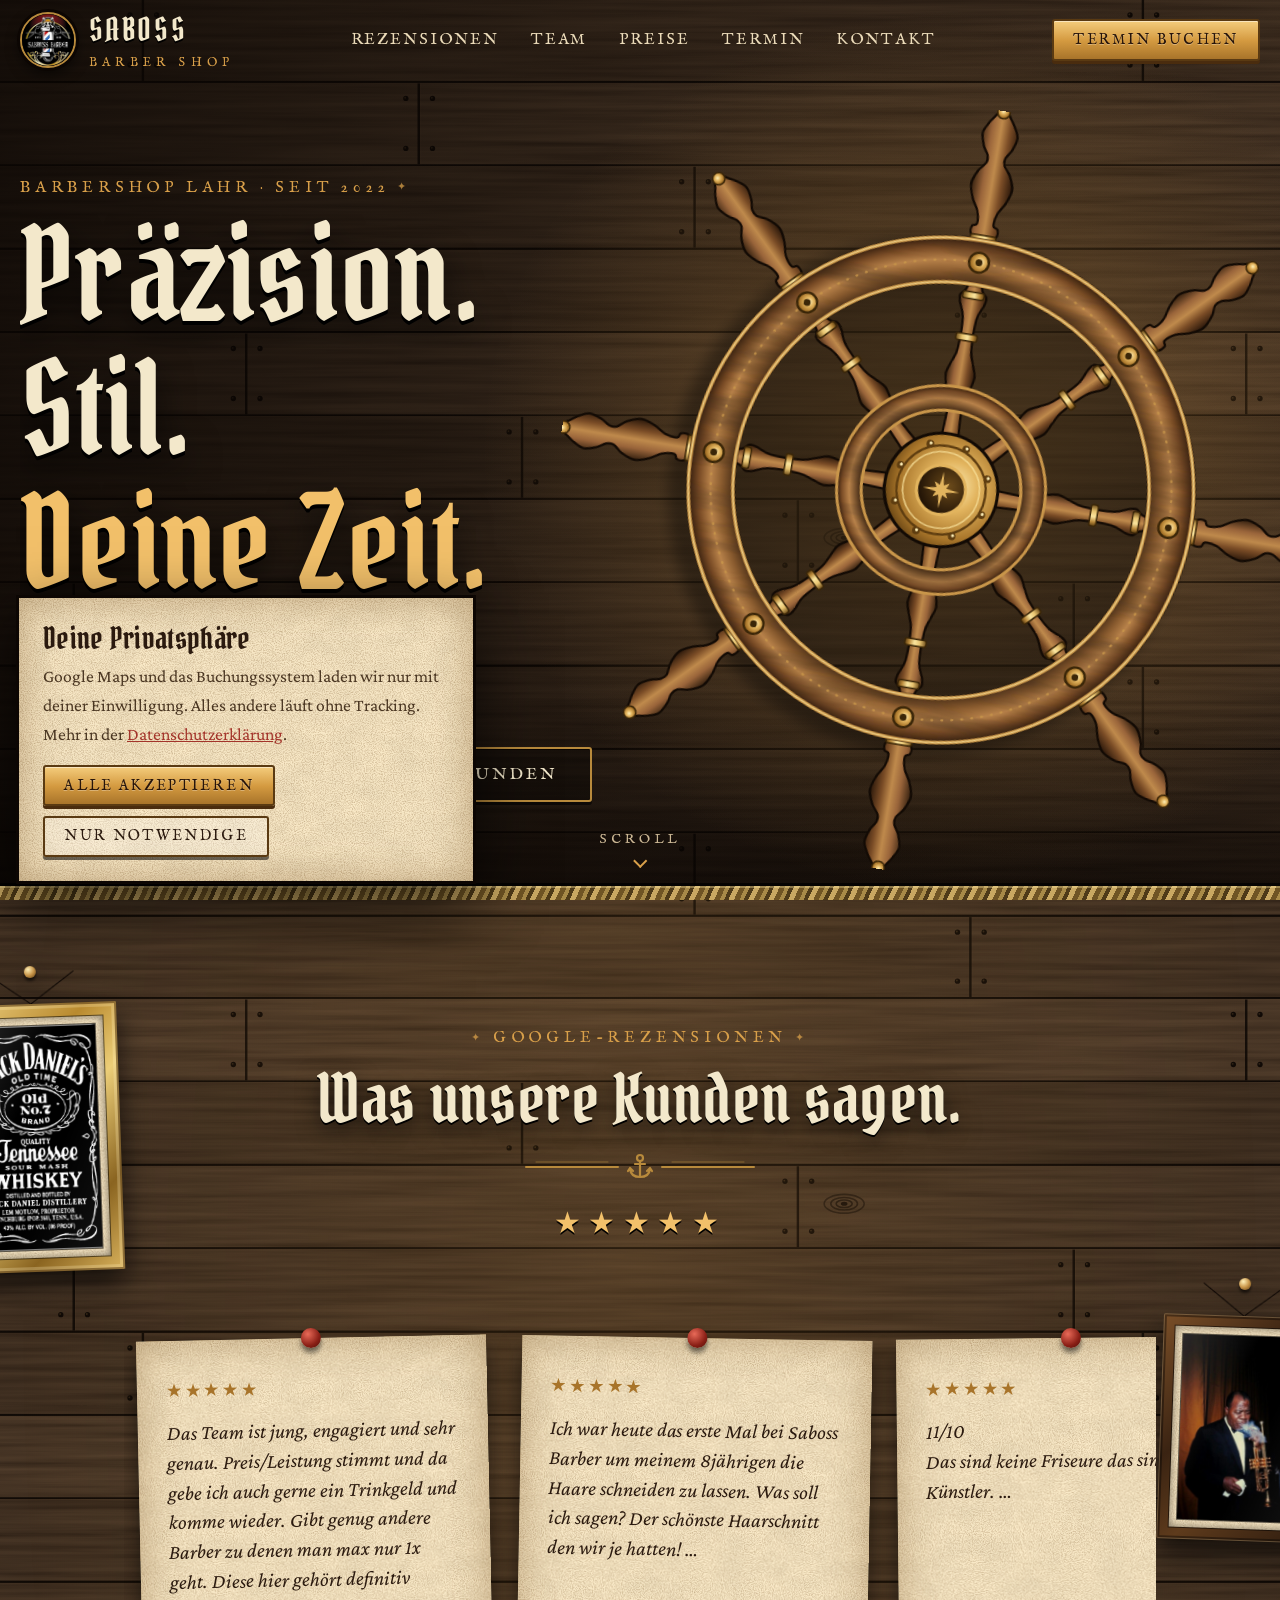
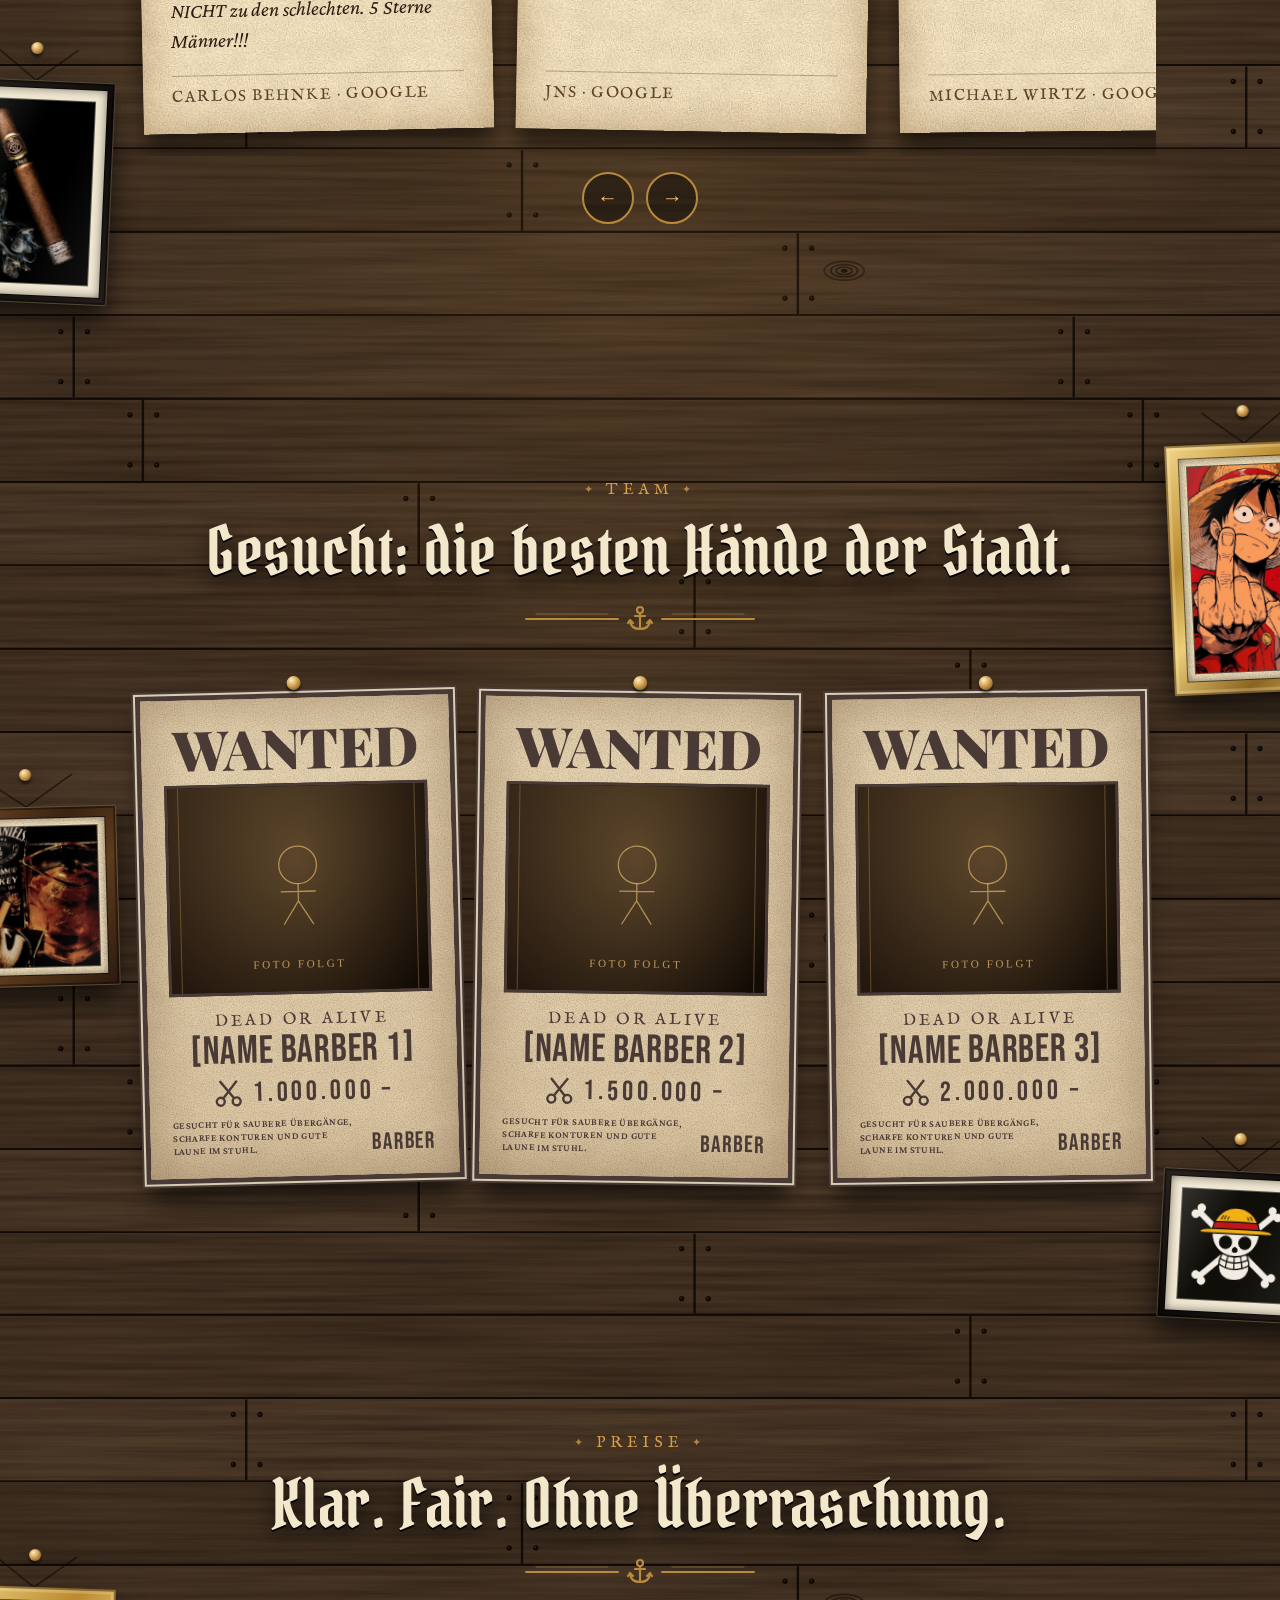
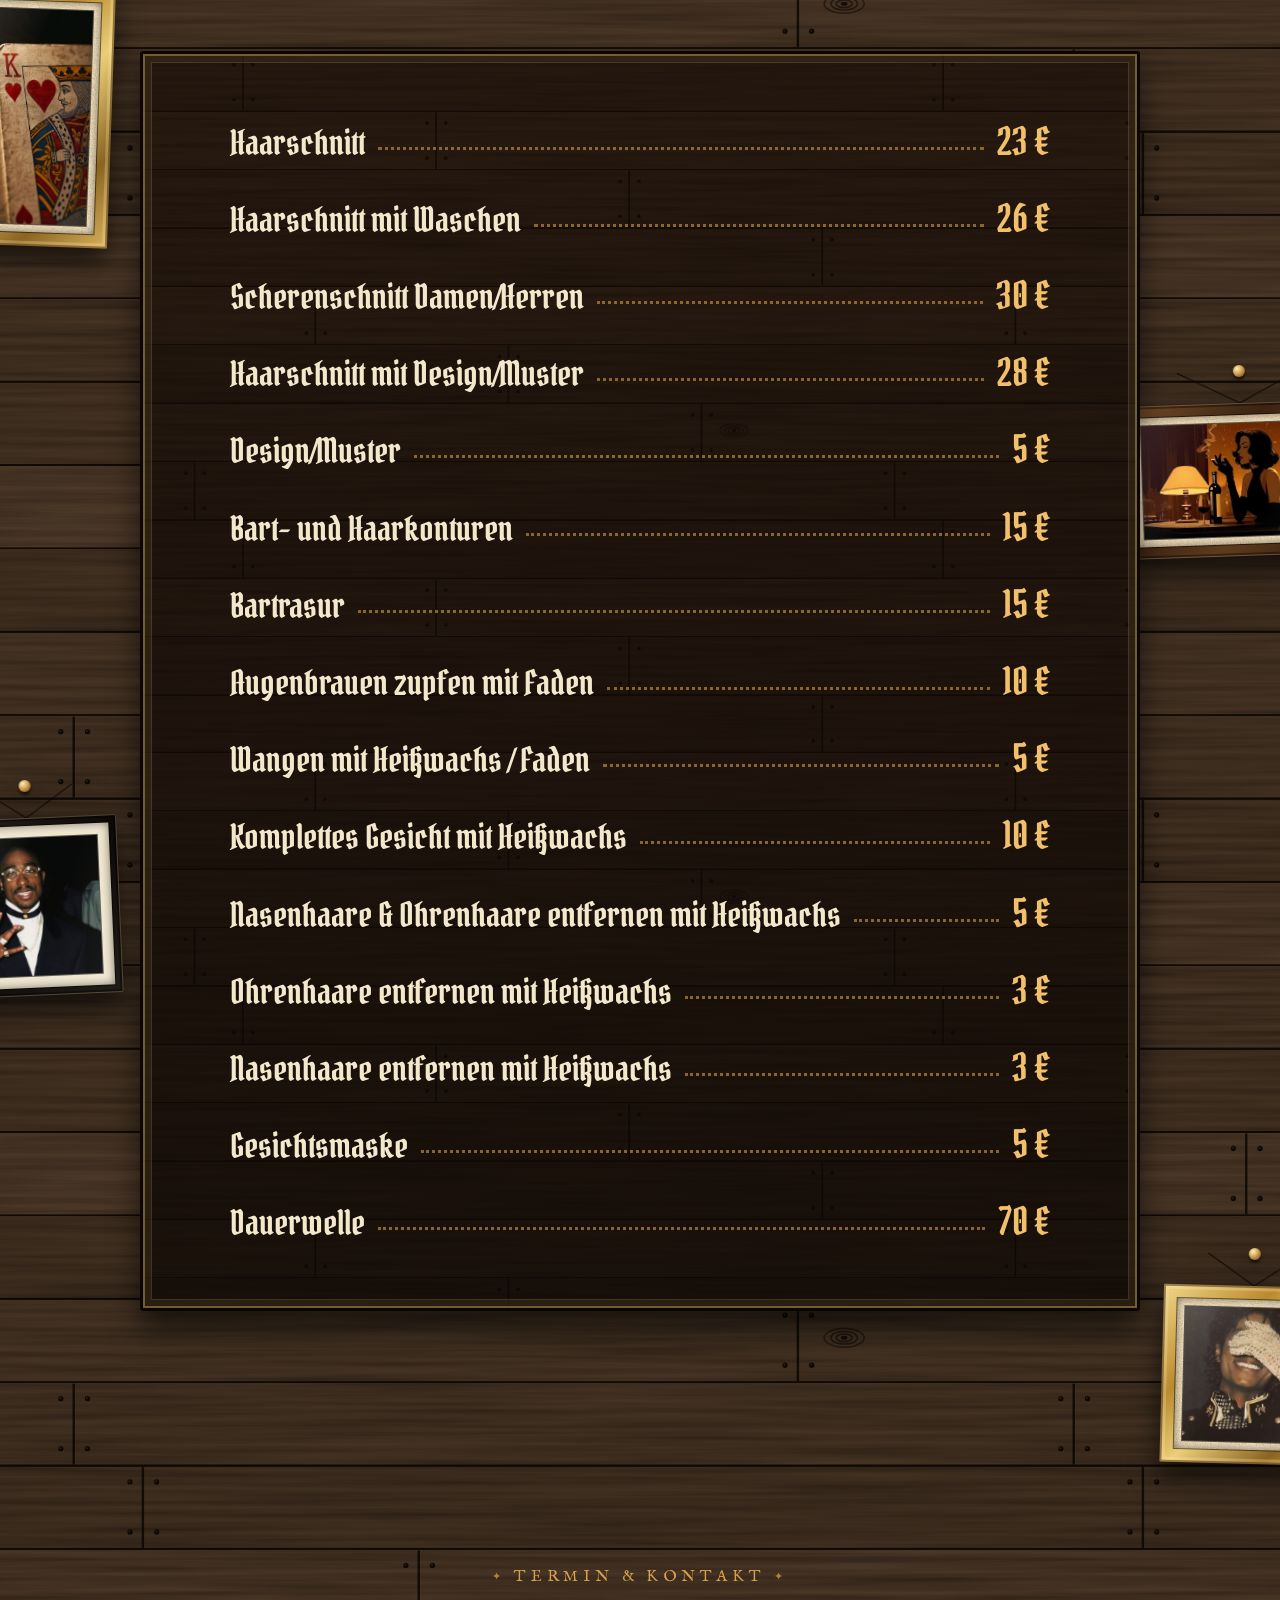
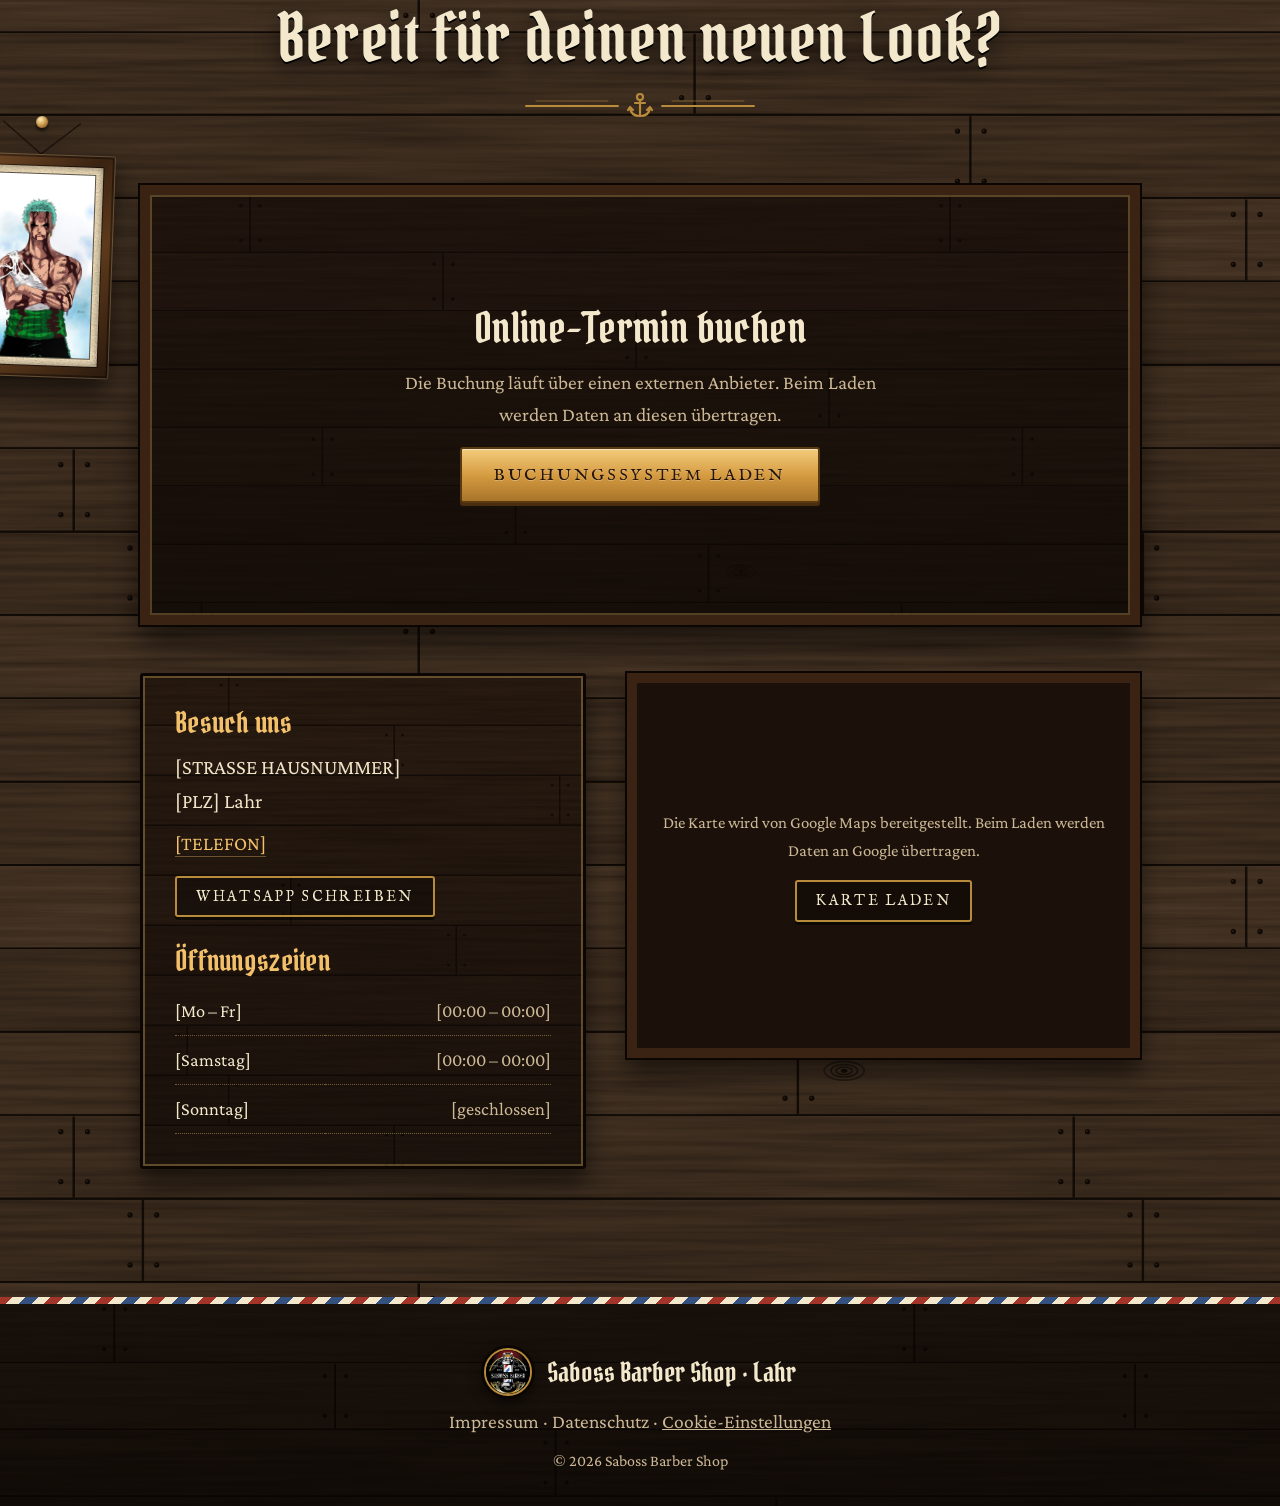
==== commit 1e931540: "Wandbilder durch die gelieferten Bilder ersetzt 11 Fotos/Poster (Whisky, Zigarre, Karten, Musiker, A" ====
--- a/index.html
+++ b/index.html
@@ -13,7 +13,7 @@
   <meta property="og:image" content="assets/img/logo.png">
   <link rel="icon" href="assets/img/favicon.svg" type="image/svg+xml">
   <link rel="preload" href="assets/fonts/pirata-one.ttf" as="font" type="font/ttf" crossorigin>
-  <link rel="stylesheet" href="css/style.css?v=202610080711">
+  <link rel="stylesheet" href="css/style.css?v=202610080730">
 </head>
 <body>
   <a class="skip" href="#main">Zum Inhalt springen</a>
@@ -72,16 +72,17 @@
     <!-- Rest der Seite: Holzwand mit angenagelten Bildern im Hintergrund -->
     <div class="wall">
       <div class="pics" aria-hidden="true">
-        <figure class="pic pic--l pic--gold" style="--w:176px;--t:2%;--r:-3deg"><i class="nail"></i><span class="pic__frame"><span class="pic__mat"><img src="assets/img/wall/whisky-reklame.svg" width="600" height="800" loading="lazy" alt=""></span></span></figure>
-        <figure class="pic pic--r" style="--w:230px;--t:7%;--r:2deg"><i class="nail"></i><span class="pic__frame"><span class="pic__mat"><img src="assets/img/wall/bar-szene.svg" width="800" height="560" loading="lazy" alt=""></span></span></figure>
-        <figure class="pic pic--l pic--black" style="--w:150px;--t:15%;--r:2deg"><i class="nail"></i><span class="pic__frame"><span class="pic__mat"><img src="assets/img/wall/whisky-glas.svg" width="560" height="700" loading="lazy" alt=""></span></span></figure>
-        <figure class="pic pic--r pic--gold" style="--w:170px;--t:22%;--r:-2deg"><i class="nail"></i><span class="pic__frame"><span class="pic__mat"><img src="assets/img/wall/barber-plakat.svg" width="600" height="800" loading="lazy" alt=""></span></span></figure>
-        <figure class="pic pic--l" style="--w:210px;--t:30%;--r:-1.5deg"><i class="nail"></i><span class="pic__frame"><span class="pic__mat"><img src="assets/img/wall/segelschiff.svg" width="700" height="520" loading="lazy" alt=""></span></span></figure>
-        <figure class="pic pic--r pic--black" style="--w:150px;--t:38%;--r:3deg"><i class="nail"></i><span class="pic__frame"><span class="pic__mat"><img src="assets/img/wall/totenkopf-schild.svg" width="600" height="600" loading="lazy" alt=""></span></span></figure>
-        <figure class="pic pic--l pic--gold" style="--w:200px;--t:47%;--r:2deg"><i class="nail"></i><span class="pic__frame"><span class="pic__mat"><img src="assets/img/wall/neon-bar.svg" width="700" height="500" loading="lazy" alt=""></span></span></figure>
-        <figure class="pic pic--r" style="--w:160px;--t:56%;--r:-2.5deg"><i class="nail"></i><span class="pic__frame"><span class="pic__mat"><img src="assets/img/wall/whisky-karte.svg" width="600" height="800" loading="lazy" alt=""></span></span></figure>
-        <figure class="pic pic--l pic--black" style="--w:150px;--t:66%;--r:-2deg"><i class="nail"></i><span class="pic__frame"><span class="pic__mat"><img src="assets/img/wall/schatzkarte.svg" width="600" height="600" loading="lazy" alt=""></span></span></figure>
-        <figure class="pic pic--r pic--gold" style="--w:170px;--t:78%;--r:2deg"><i class="nail"></i><span class="pic__frame"><span class="pic__mat"><img src="assets/img/wall/fass.svg" width="600" height="600" loading="lazy" alt=""></span></span></figure>
+        <figure class="pic pic--l pic--gold" style="--w:170px;--t:2%;--r:-2deg"><i class="nail"></i><span class="pic__frame"><span class="pic__mat"><img src="assets/img/wall/whisky-etikett.jpg" width="736" height="1308" loading="lazy" alt=""></span></span></figure>
+        <figure class="pic pic--r" style="--w:160px;--t:8%;--r:2deg"><i class="nail"></i><span class="pic__frame"><span class="pic__mat"><img src="assets/img/wall/trompeter.jpg" width="500" height="770" loading="lazy" alt=""></span></span></figure>
+        <figure class="pic pic--l pic--black" style="--w:160px;--t:15%;--r:2.5deg"><i class="nail"></i><span class="pic__frame"><span class="pic__mat"><img src="assets/img/wall/zigarre.jpg" width="713" height="1087" loading="lazy" alt=""></span></span></figure>
+        <figure class="pic pic--r pic--gold" style="--w:160px;--t:22%;--r:-2.5deg"><i class="nail"></i><span class="pic__frame"><span class="pic__mat"><img src="assets/img/wall/luffy-rot.jpg" width="675" height="1200" loading="lazy" alt=""></span></span></figure>
+        <figure class="pic pic--l" style="--w:180px;--t:29%;--r:-1.5deg"><i class="nail"></i><span class="pic__frame"><span class="pic__mat"><img src="assets/img/wall/whisky-glas-zigarette.jpg" width="666" height="666" loading="lazy" alt=""></span></span></figure>
+        <figure class="pic pic--r pic--black" style="--w:150px;--t:36%;--r:3deg"><i class="nail"></i><span class="pic__frame"><span class="pic__mat"><img src="assets/img/wall/jolly-roger.jpg" width="736" height="736" loading="lazy" alt=""></span></span></figure>
+        <figure class="pic pic--l pic--gold" style="--w:165px;--t:44%;--r:2deg"><i class="nail"></i><span class="pic__frame"><span class="pic__mat"><img src="assets/img/wall/spielkarten.jpg" width="736" height="1308" loading="lazy" alt=""></span></span></figure>
+        <figure class="pic pic--r" style="--w:240px;--t:52%;--r:-2deg"><i class="nail"></i><span class="pic__frame"><span class="pic__mat"><img src="assets/img/wall/wein-dame.jpg" width="736" height="414" loading="lazy" alt=""></span></span></figure>
+        <figure class="pic pic--l pic--black" style="--w:180px;--t:60%;--r:-2.5deg"><i class="nail"></i><span class="pic__frame"><span class="pic__mat"><img src="assets/img/wall/rapper.jpg" width="736" height="728" loading="lazy" alt=""></span></span></figure>
+        <figure class="pic pic--r pic--gold" style="--w:180px;--t:69%;--r:1.5deg"><i class="nail"></i><span class="pic__frame"><span class="pic__mat"><img src="assets/img/wall/handschuh.jpg" width="736" height="724" loading="lazy" alt=""></span></span></figure>
+        <figure class="pic pic--l" style="--w:150px;--t:78%;--r:2deg"><i class="nail"></i><span class="pic__frame"><span class="pic__mat"><img src="assets/img/wall/zoro.jpg" width="736" height="1226" loading="lazy" alt=""></span></span></figure>
       </div>
 
       <!-- REZENSIONEN (nur 5-Sterne-Bewertungen, Originaltext von Google) -->
@@ -274,6 +275,6 @@
     </div>
   </div>
 
-  <script src="js/main.js?v=202610080711" defer></script>
+  <script src="js/main.js?v=202610080730" defer></script>
 </body>
 </html>
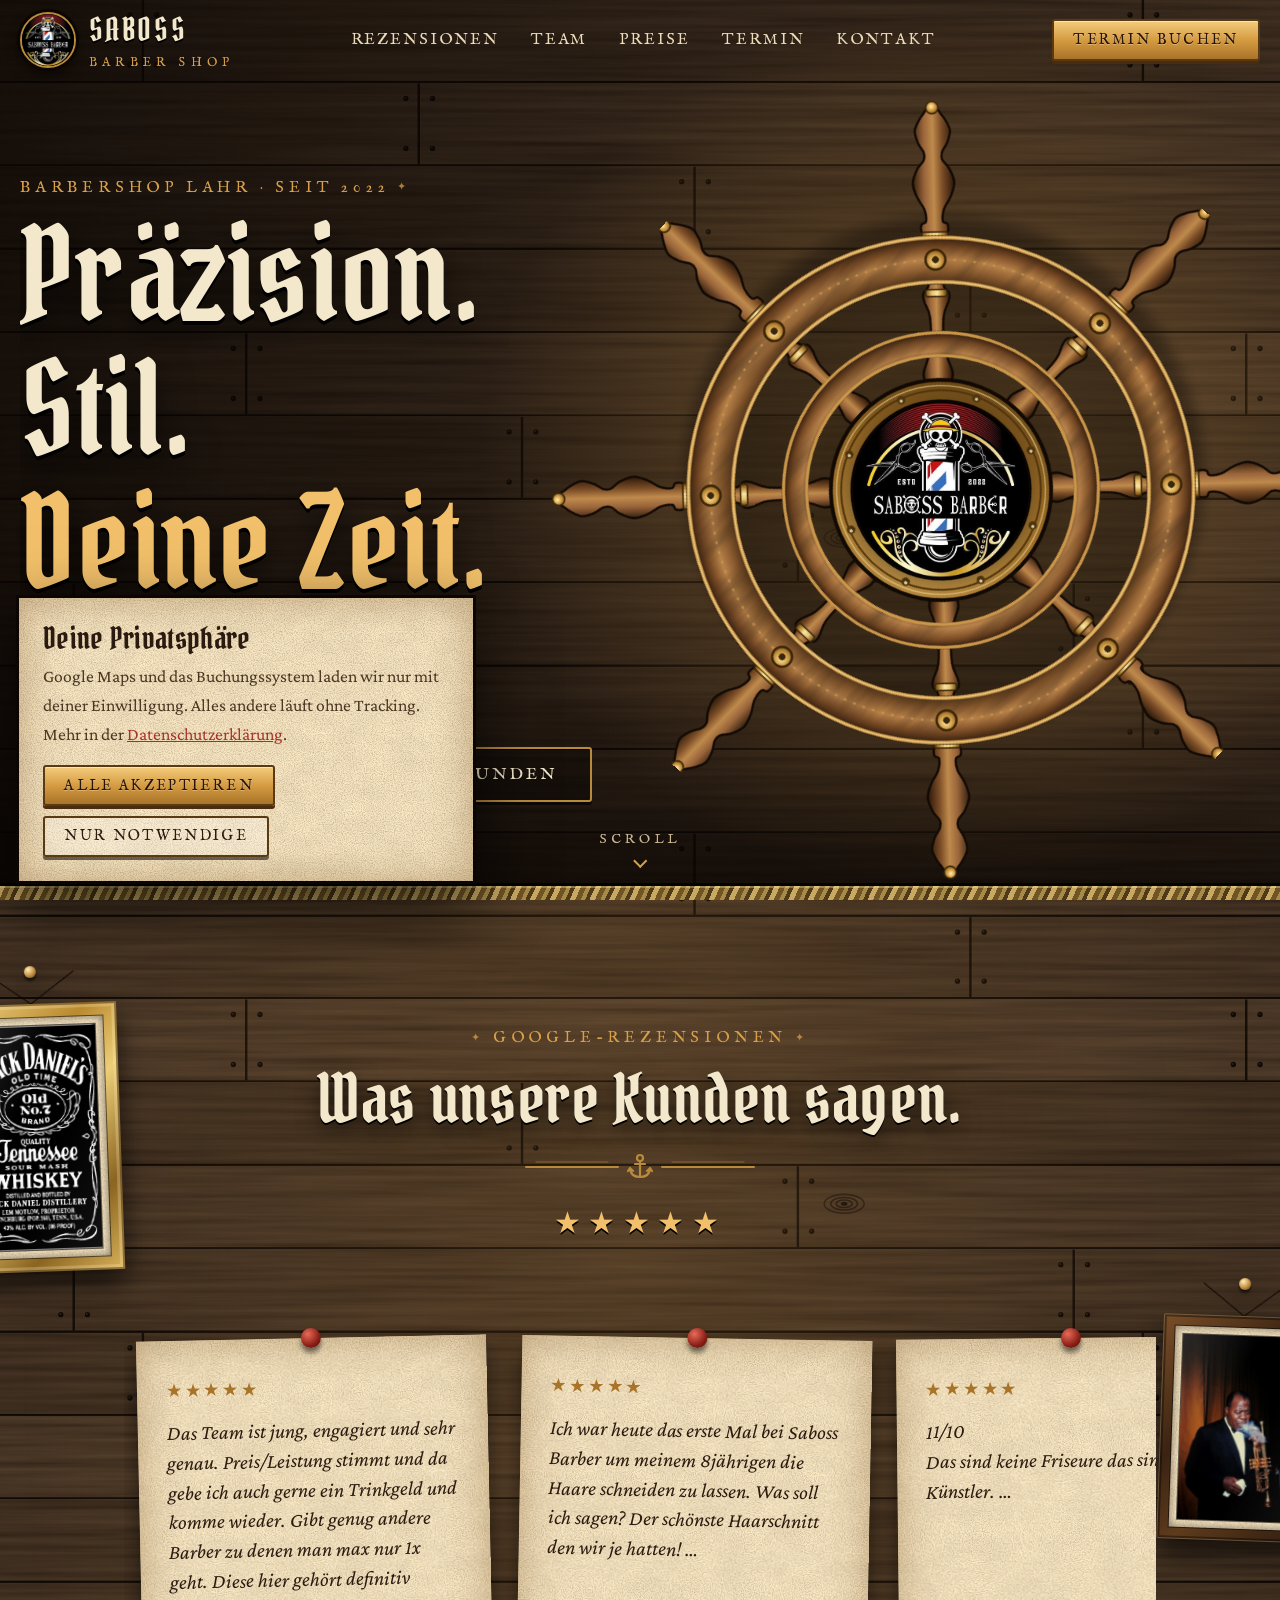
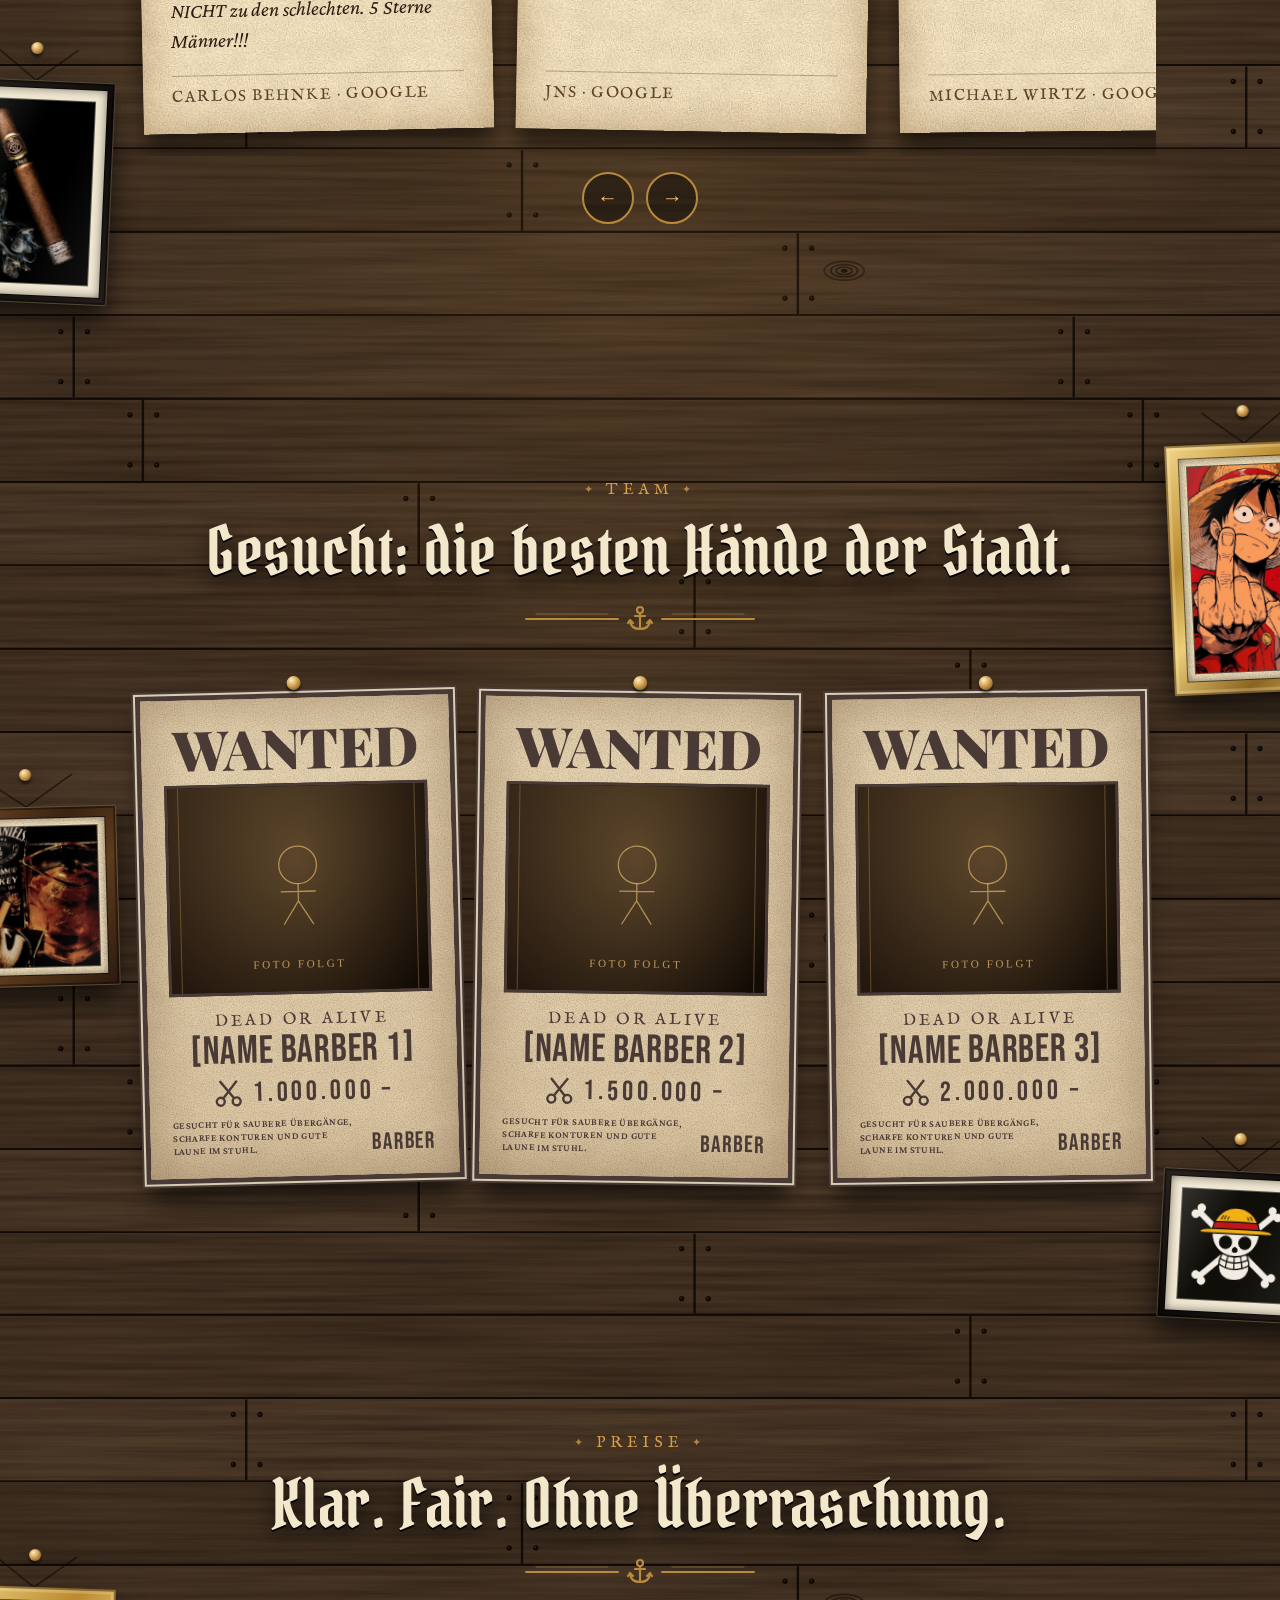
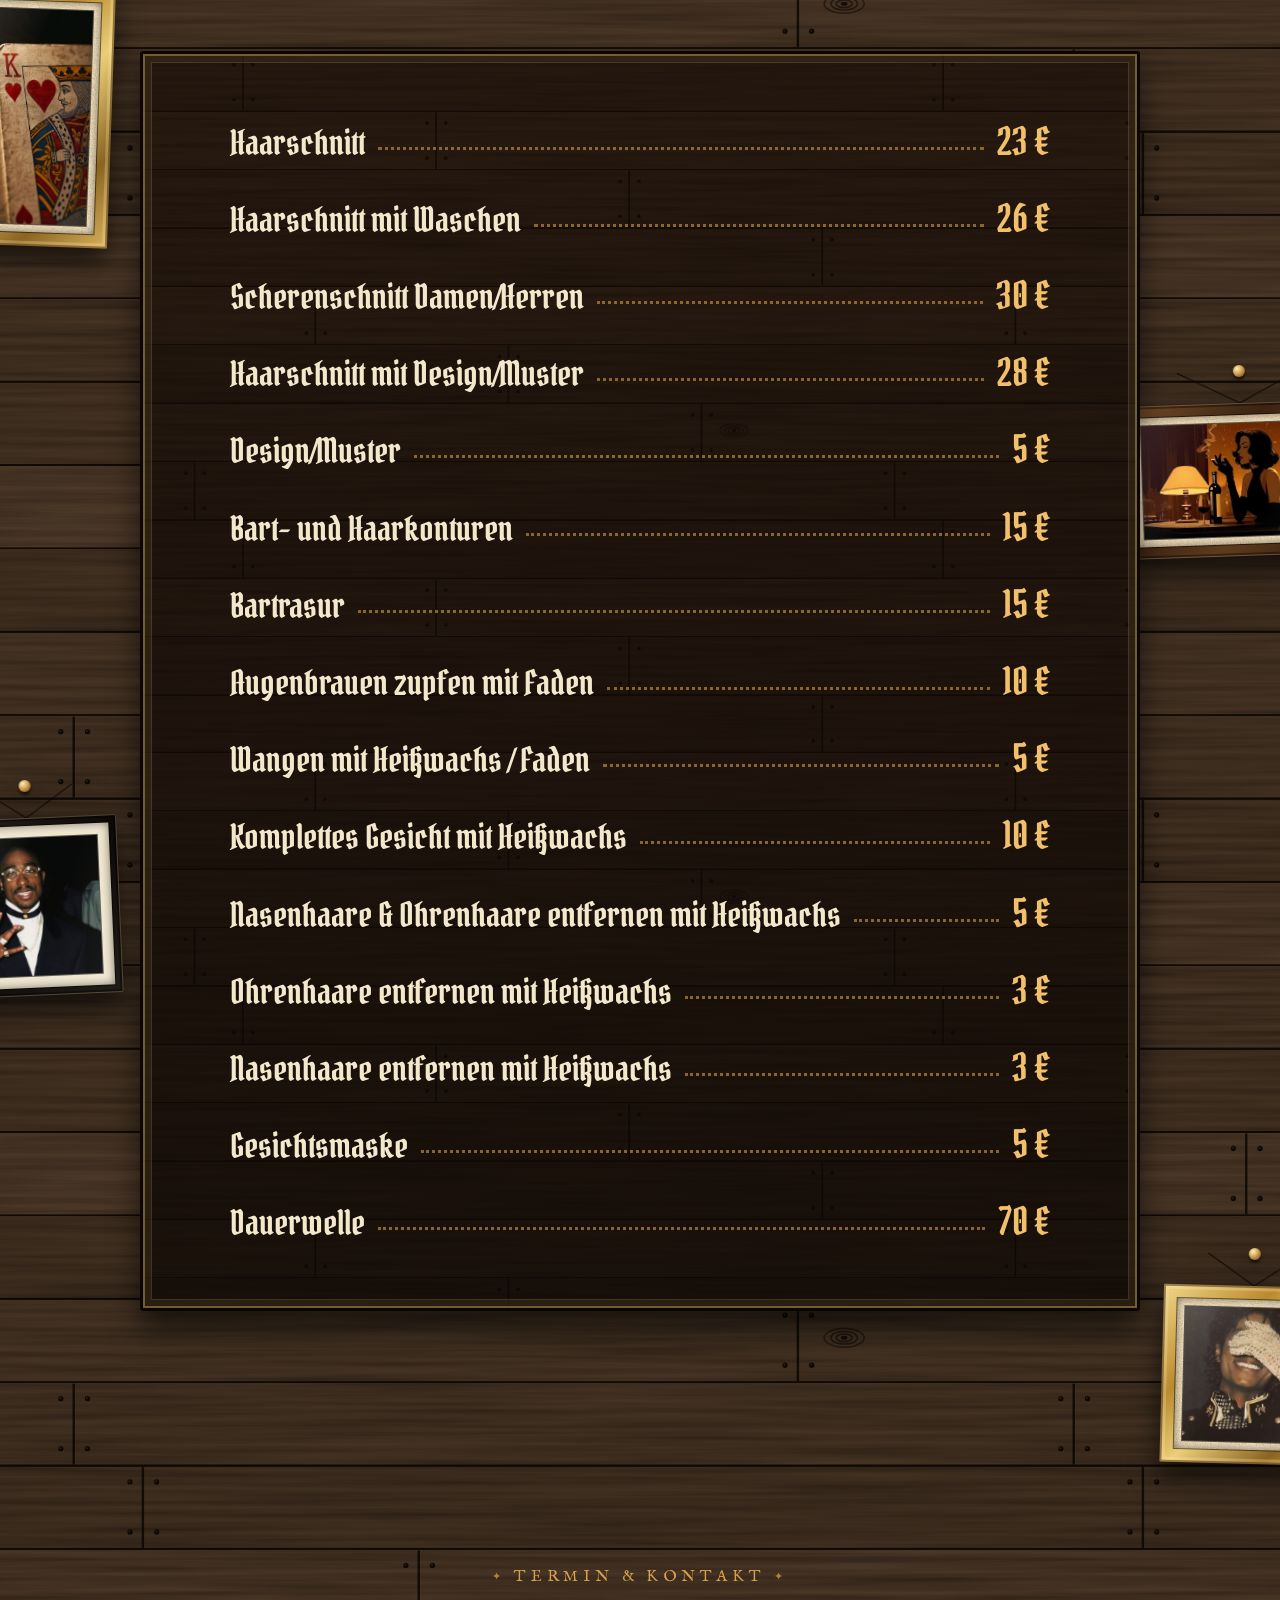
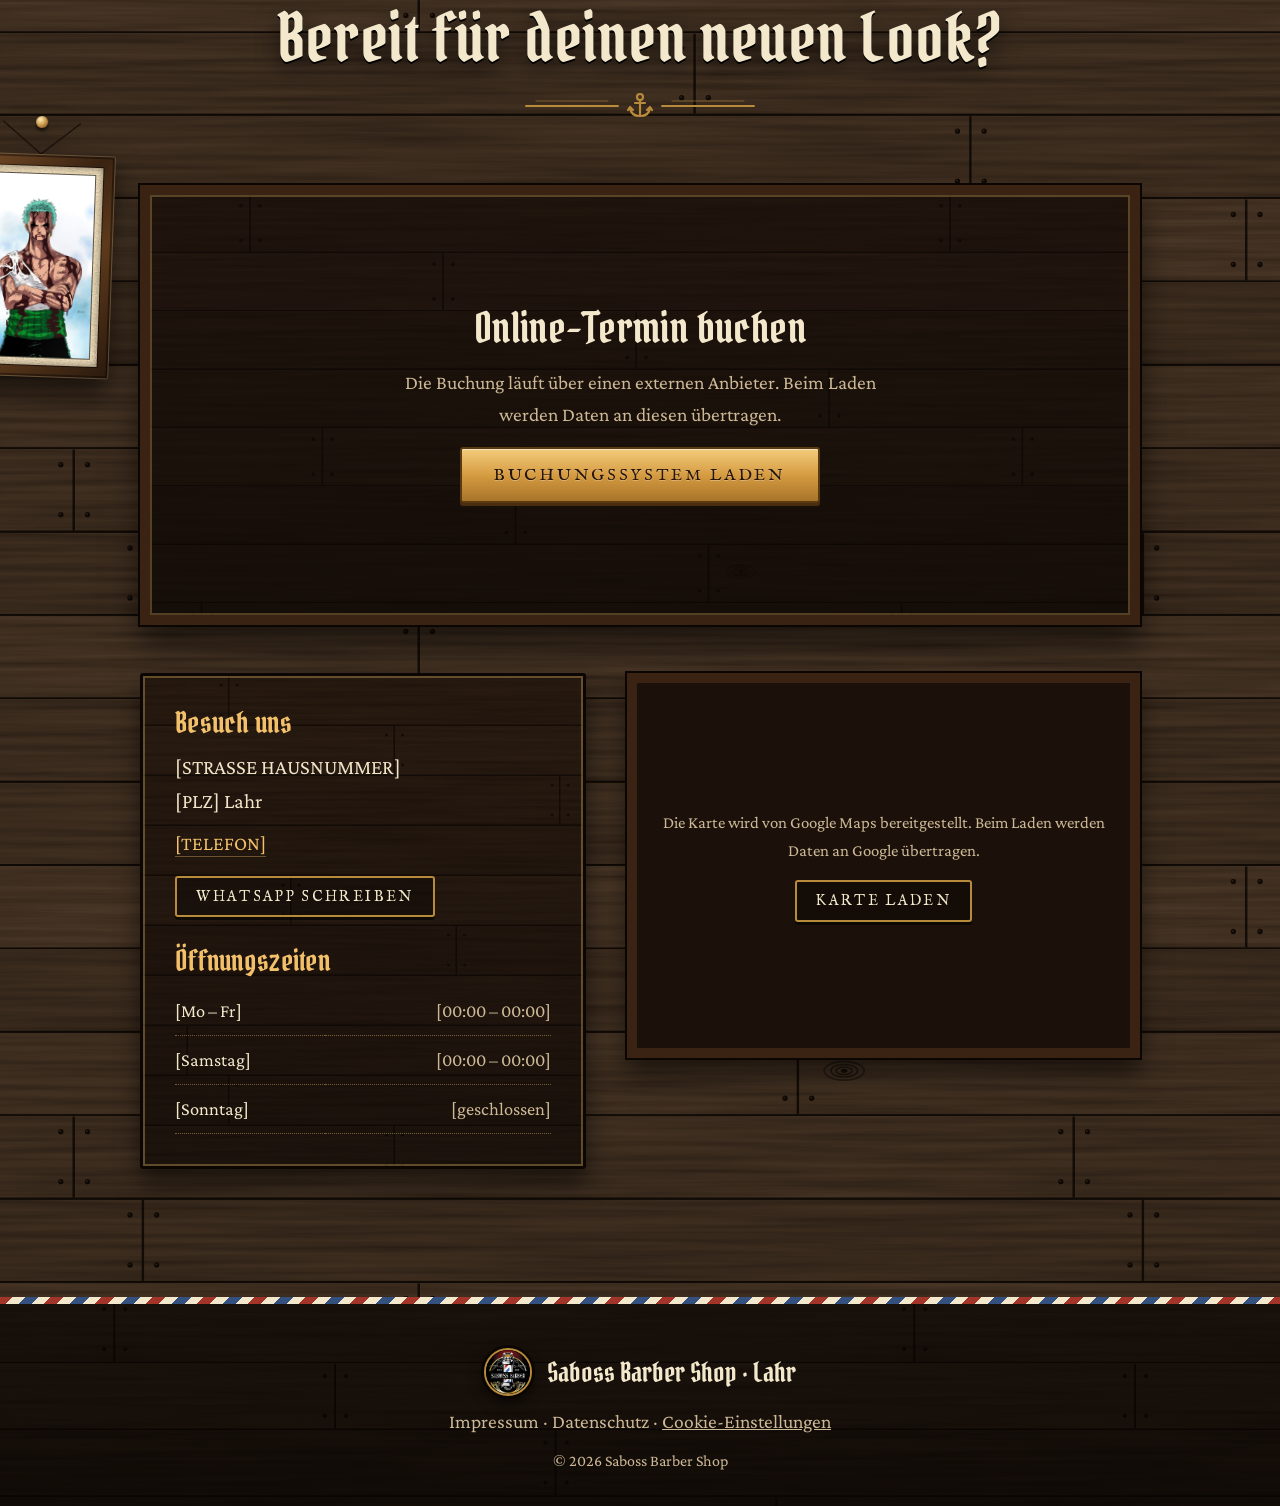
==== commit b5b43af3: "Logo als Mittelpunkt des Steuerrads - Nabe des Rads vergrößert (Messing-Fassung), Logo sitzt aufrech" ====
--- a/index.html
+++ b/index.html
@@ -13,7 +13,7 @@
   <meta property="og:image" content="assets/img/logo.png">
   <link rel="icon" href="assets/img/favicon.svg" type="image/svg+xml">
   <link rel="preload" href="assets/fonts/pirata-one.ttf" as="font" type="font/ttf" crossorigin>
-  <link rel="stylesheet" href="css/style.css?v=202610080730">
+  <link rel="stylesheet" href="css/style.css?v=202610080736">
 </head>
 <body>
   <a class="skip" href="#main">Zum Inhalt springen</a>
@@ -65,7 +65,10 @@
           </div>
         </div>
       </div>
-      <img class="hero__wheel" id="wheel" src="assets/img/wheel.svg" width="1000" height="1000" alt="" fetchpriority="high">
+      <div class="hero__wheelbox" aria-hidden="true">
+        <img class="hero__wheel" id="wheel" src="assets/img/wheel.svg" width="1000" height="1000" alt="" fetchpriority="high">
+        <img class="hero__logo" src="assets/img/logo.png" width="447" height="447" alt="">
+      </div>
       <a class="scroll-hint" href="#rezensionen" aria-label="Nach unten scrollen"><span>Scroll</span><i></i></a>
     </section>
 
@@ -275,6 +278,6 @@
     </div>
   </div>
 
-  <script src="js/main.js?v=202610080730" defer></script>
+  <script src="js/main.js?v=202610080736" defer></script>
 </body>
 </html>
--- a/css/style.css
+++ b/css/style.css
@@ -106,10 +106,9 @@
 .hero::after { content: ""; position: absolute; left: 0; right: 0; bottom: 0; height: 14px; z-index: 3; background: repeating-linear-gradient(115deg, #c9a862 0 5px, #6f5424 5px 10px, #a88a48 10px 14px, #4e3a18 14px 18px); box-shadow: 0 -3px 0 rgba(0, 0, 0, .7), inset 0 2px 0 rgba(255, 235, 170, .35); }
 .hero__inner { position: relative; z-index: 2; padding-top: var(--header-h); }
 .hero__text { max-width: 640px; }
-.hero__wheel {
-  --rot: 0deg; position: absolute; z-index: 1; right: -5vmin; top: 50%; width: min(92vh, 60vw); height: auto; aspect-ratio: 1;
-  margin-top: calc(var(--header-h) / 2); transform: translateY(-50%) rotate(var(--rot)); will-change: transform;
-}
+.hero__wheelbox { position: absolute; z-index: 1; right: -5vmin; top: 50%; width: min(92vh, 60vw); aspect-ratio: 1; margin-top: calc(var(--header-h) / 2); transform: translateY(-50%); }
+.hero__wheel { --rot: 0deg; position: absolute; inset: 0; width: 100%; height: 100%; transform: rotate(var(--rot)); will-change: transform; }
+.hero__logo { position: absolute; left: 50%; top: 50%; width: 23%; height: auto; aspect-ratio: 1; margin: -11.5% 0 0 -11.5%; border-radius: 50%; object-fit: cover; background: #000; box-shadow: 0 0 0 2px #0c0603, 0 0 30px rgba(0, 0, 0, .7); }
 .hero__title { font-size: clamp(3.6rem, min(10vw, 15svh), 8.6rem); line-height: .95; color: var(--cream); text-shadow: 0 4px 0 #000, 0 14px 34px rgba(0, 0, 0, .7); }
 .hero__title .line { display: block; overflow: hidden; padding: 0 0 .1em; }
 .hero__title .line > span { display: block; transform: translateY(105%); animation: rise 1.1s var(--ease) forwards; }
@@ -258,7 +257,8 @@
   .pics { display: none; }
   .hero { align-items: flex-start; }
   .hero__inner { padding-top: calc(var(--header-h) + 2.4rem); }
-  .hero__wheel { top: auto; bottom: -40vw; right: -30vw; width: 120vw; margin-top: 0; transform: rotate(var(--rot)); opacity: .95; }
+  .hero { flex-direction: column; align-items: stretch; justify-content: flex-start; }
+  .hero__wheelbox { position: relative; top: auto; right: auto; width: min(96vw, 520px); margin: 2.4rem auto 2.8rem; transform: none; }
   .hero::before { background: linear-gradient(180deg, rgba(8, 4, 2, .7) 0%, rgba(8, 4, 2, .15) 55%, rgba(8, 4, 2, .5) 100%); }
   .hero__sub { font-size: 1.3rem; }
   .scroll-hint { display: none; }
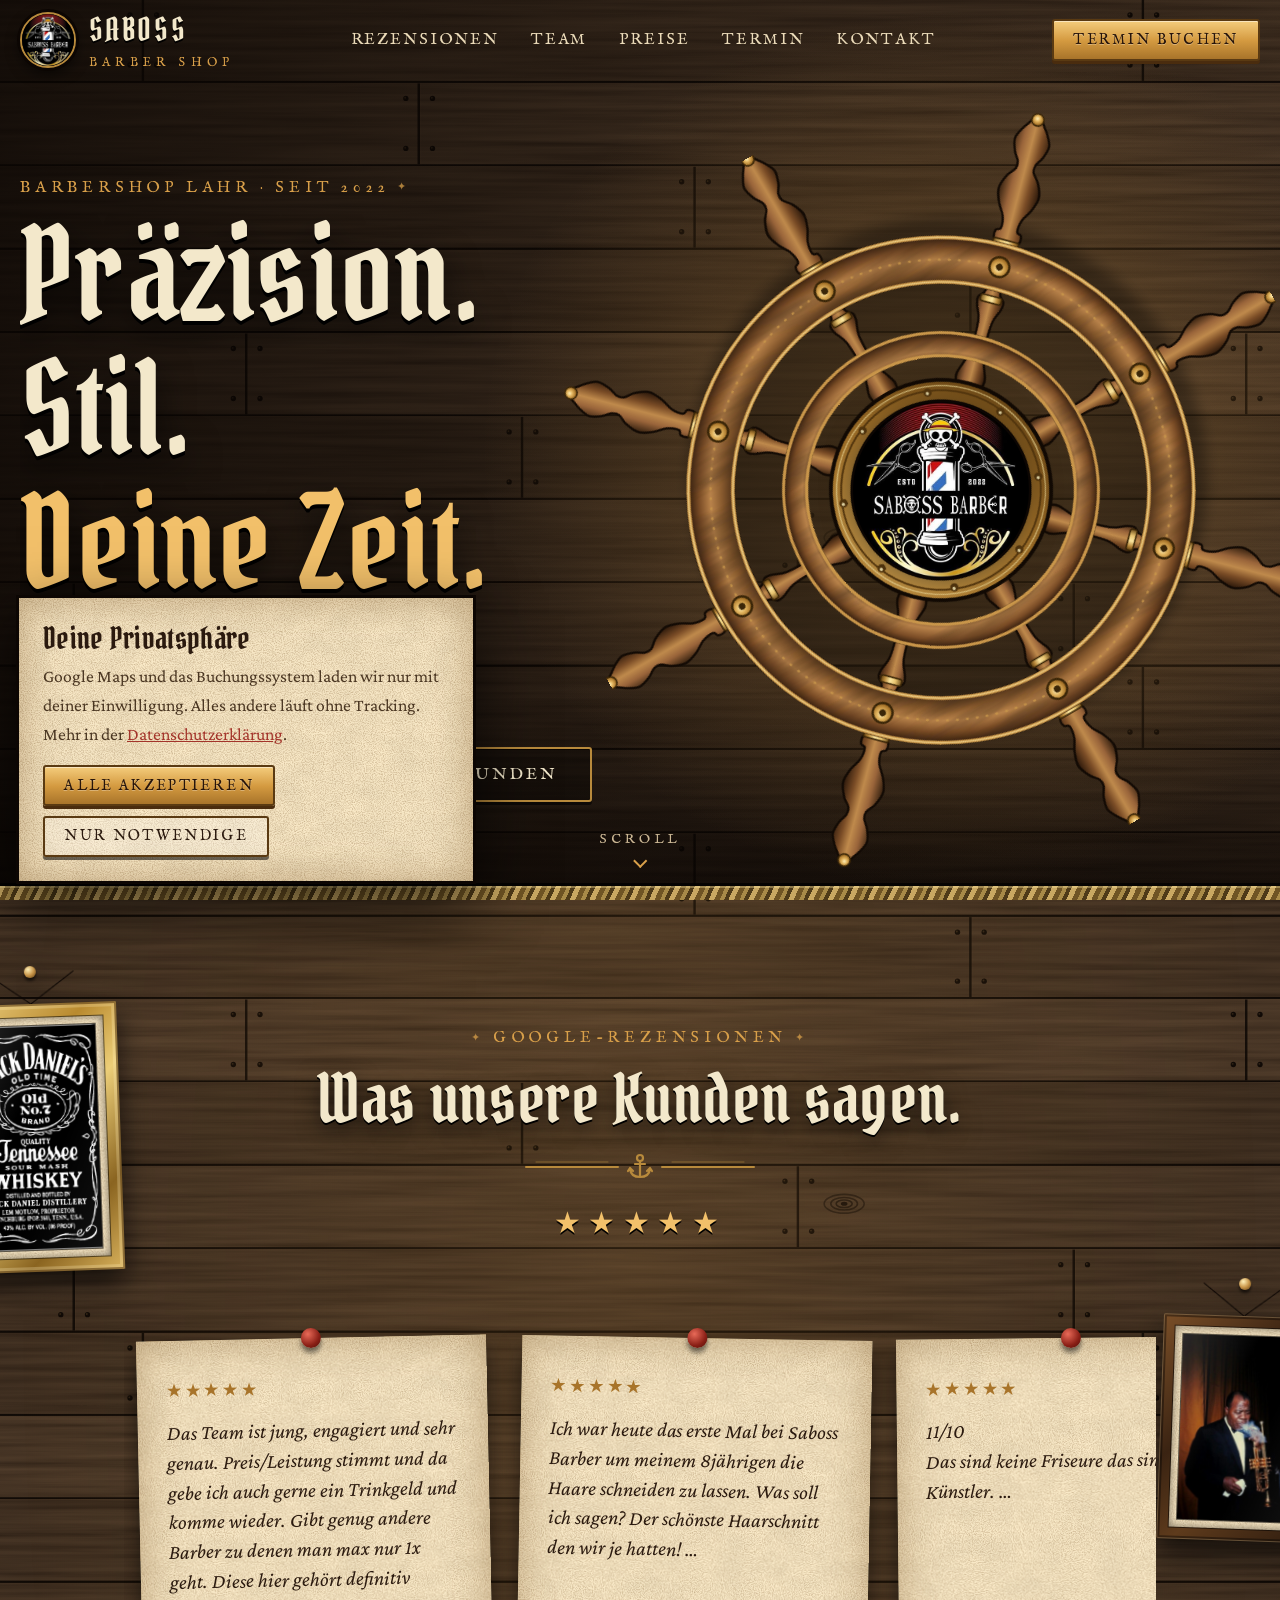
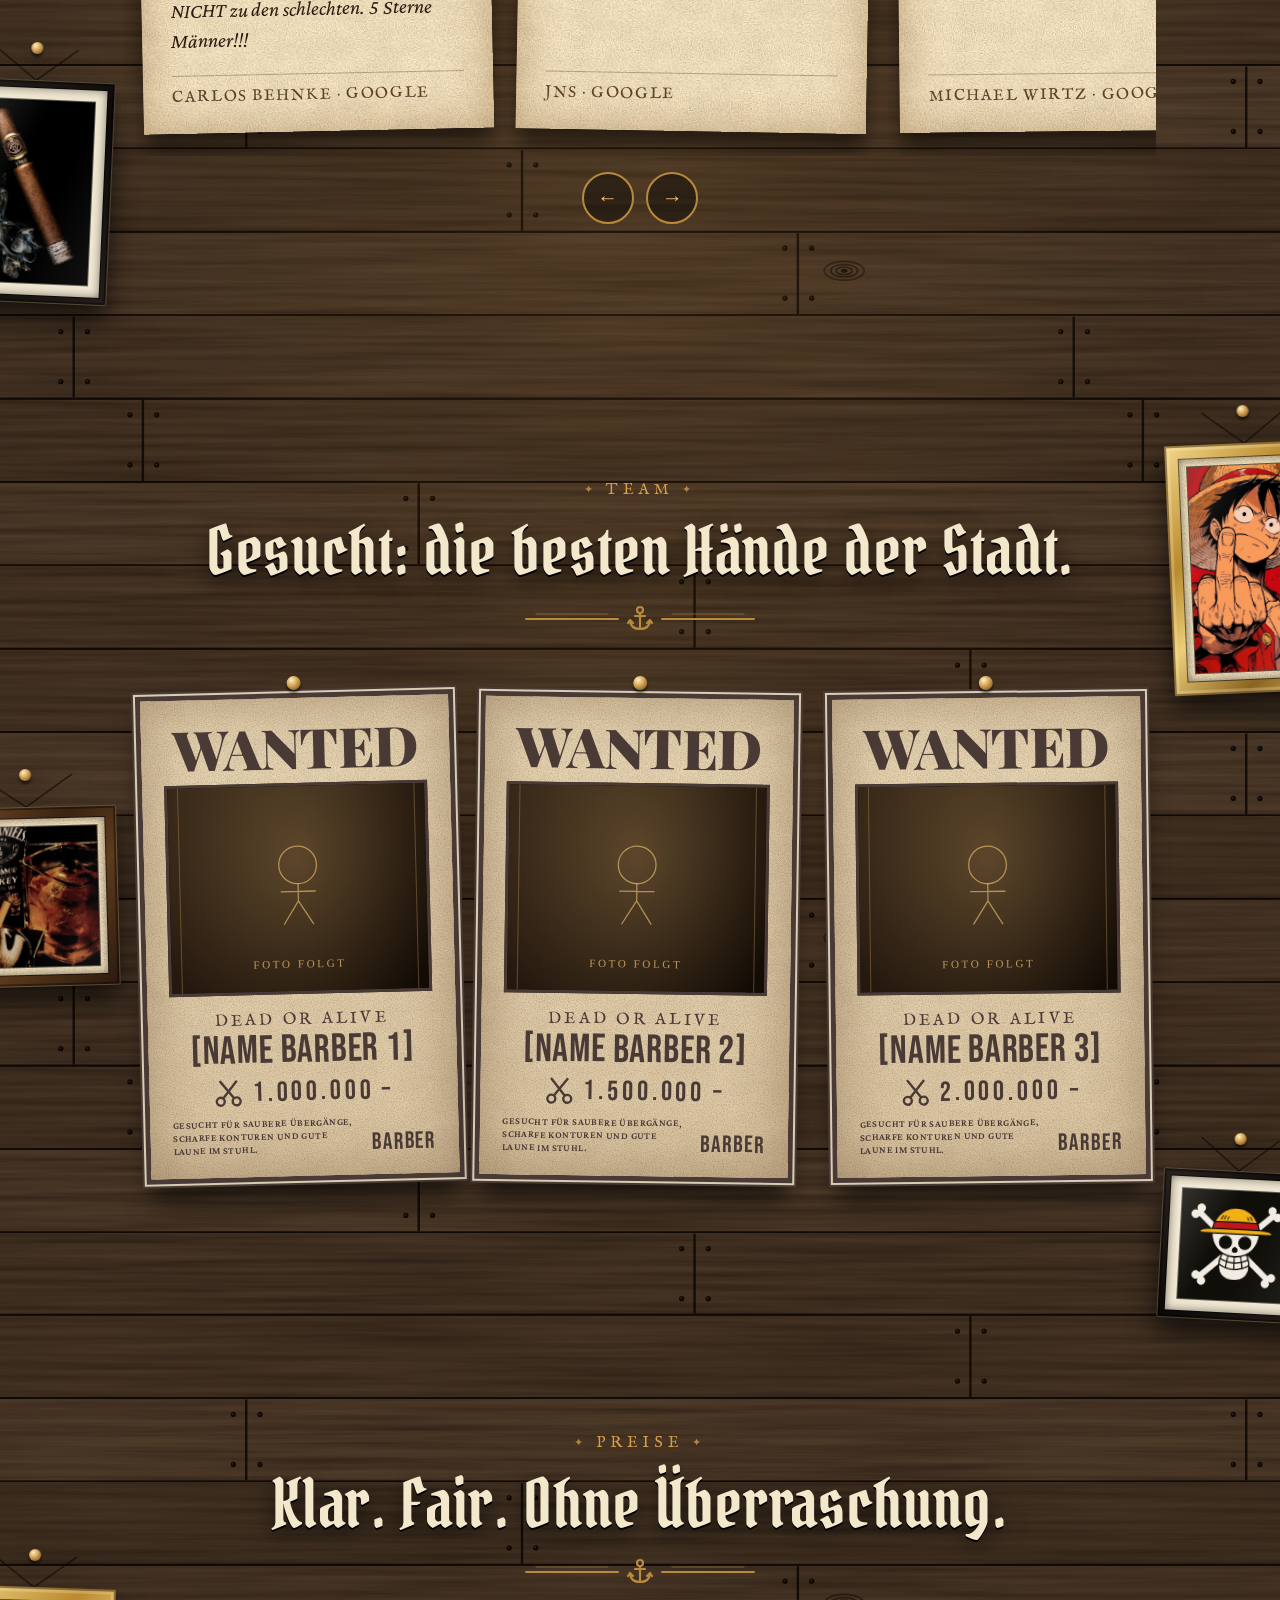
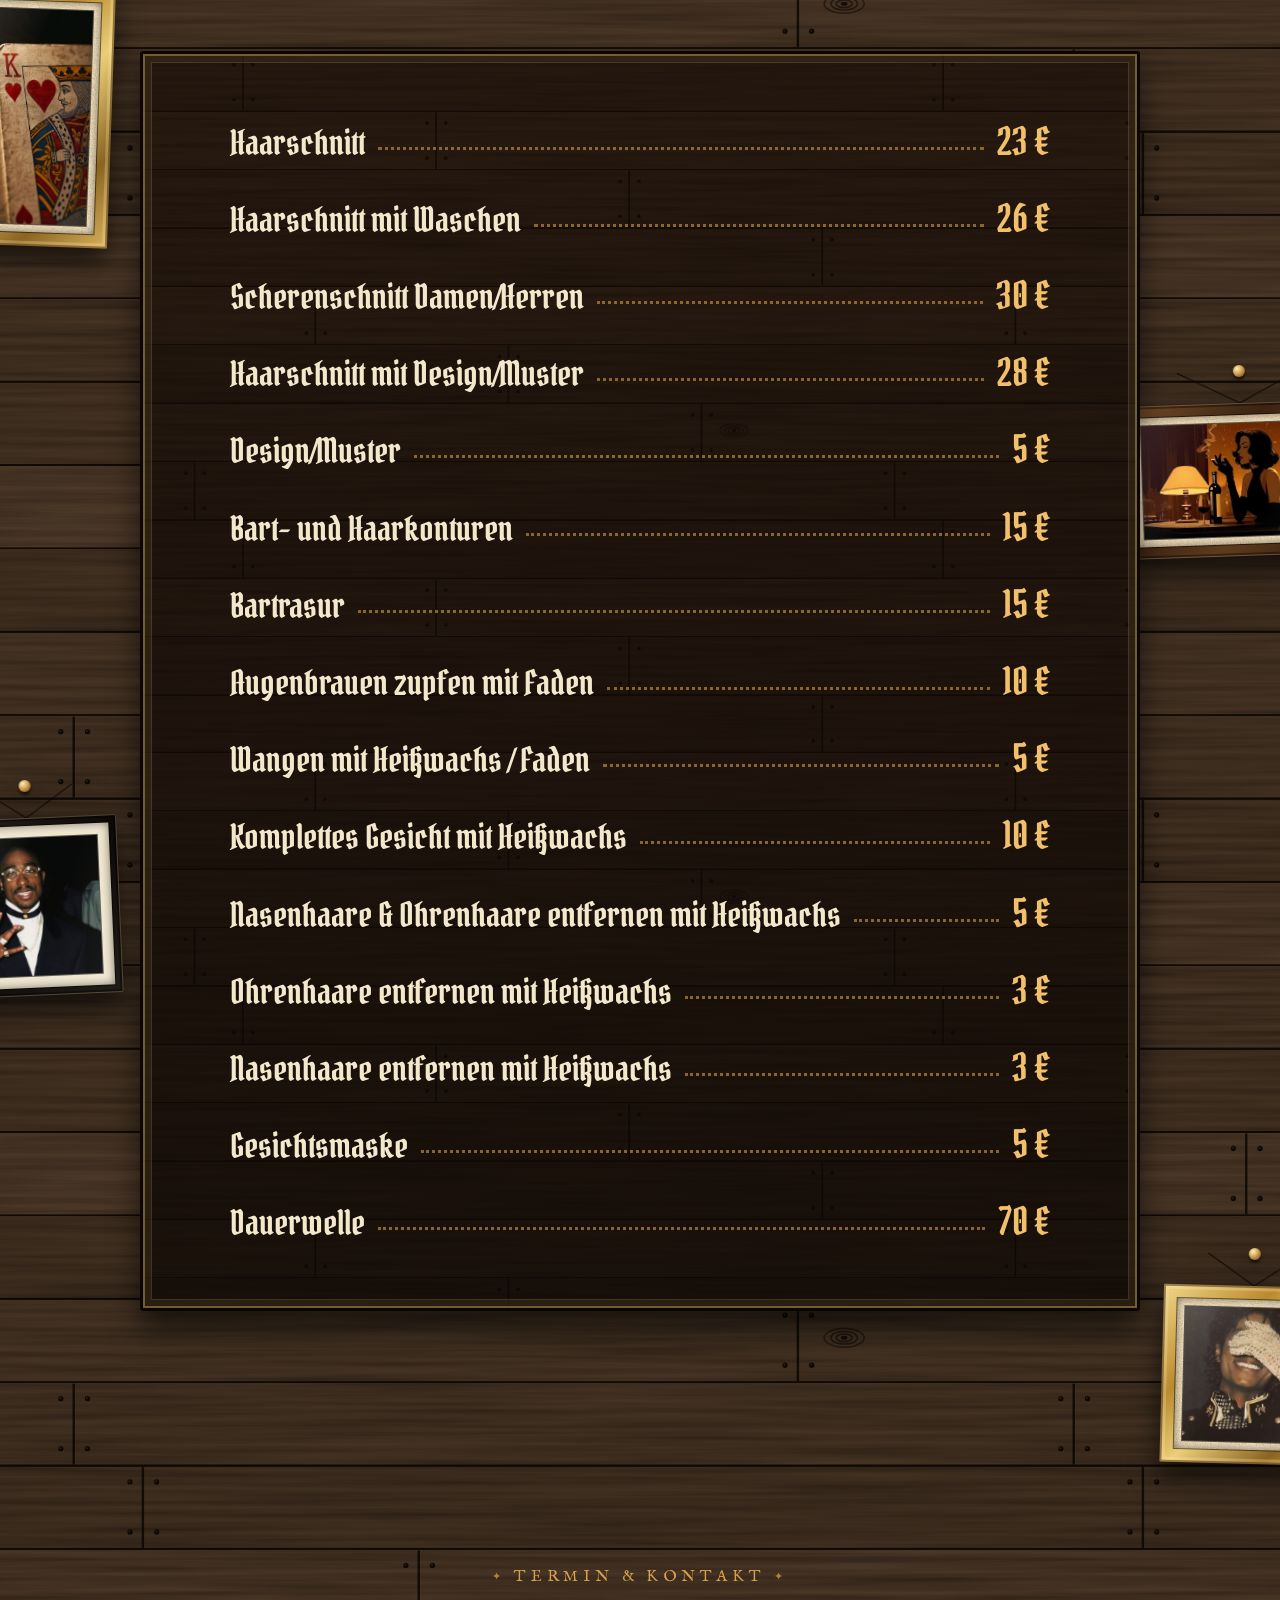
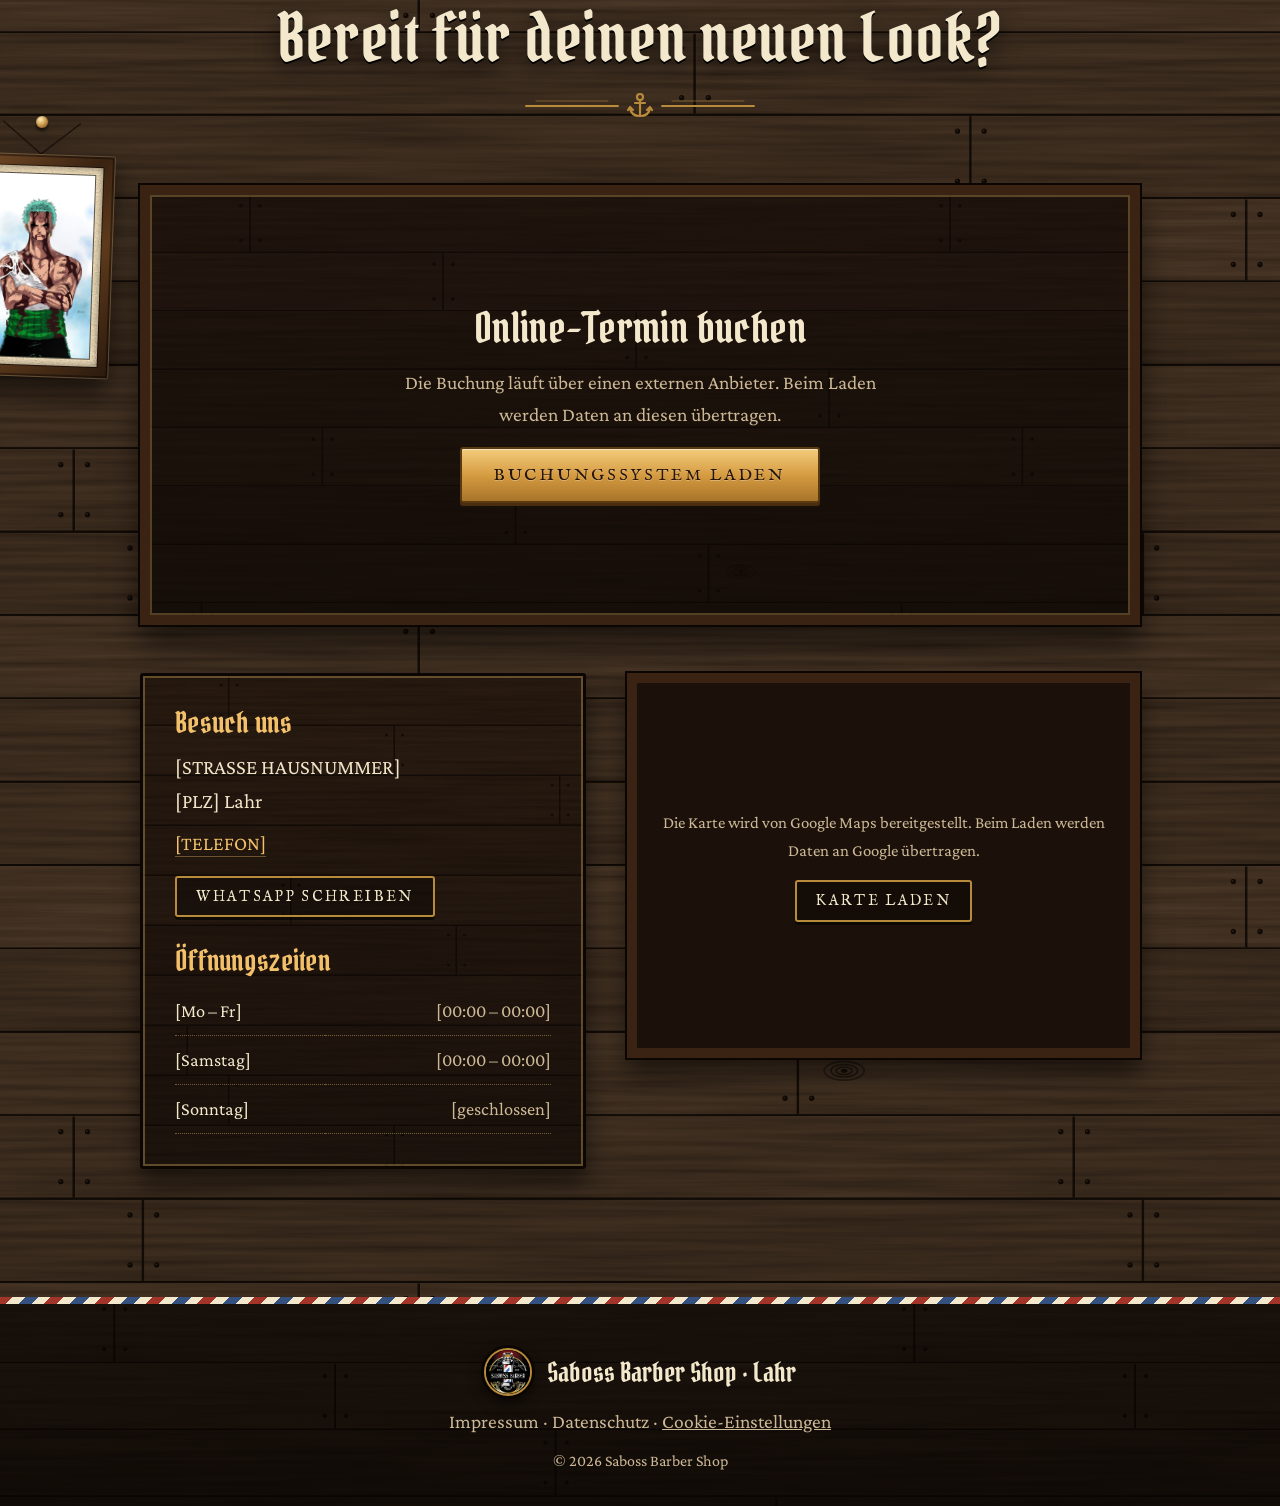
==== commit e7a50410: "Rasierpinsel wischt beim Scrollen den Staub von der Preisliste - Preistafel ist anfangs verstaubt (C" ====
--- a/index.html
+++ b/index.html
@@ -13,7 +13,7 @@
   <meta property="og:image" content="assets/img/logo.png">
   <link rel="icon" href="assets/img/favicon.svg" type="image/svg+xml">
   <link rel="preload" href="assets/fonts/pirata-one.ttf" as="font" type="font/ttf" crossorigin>
-  <link rel="stylesheet" href="css/style.css?v=202610080736">
+  <link rel="stylesheet" href="css/style.css?v=202610080741">
 </head>
 <body>
   <a class="skip" href="#main">Zum Inhalt springen</a>
@@ -167,7 +167,7 @@
             <p class="eyebrow">Preise</p>
             <h2 id="prices-title">Klar. Fair. Ohne Überraschung.</h2>
           </header>
-          <div class="menu">
+          <div class="menu" id="menu">
             <ul class="prices">
               <li><span class="prices__name">Haarschnitt</span><span class="prices__dots" aria-hidden="true"></span><span class="prices__price">23&nbsp;€</span></li>
               <li><span class="prices__name">Haarschnitt mit Waschen</span><span class="prices__dots" aria-hidden="true"></span><span class="prices__price">26&nbsp;€</span></li>
@@ -185,6 +185,9 @@
               <li><span class="prices__name">Gesichtsmaske</span><span class="prices__dots" aria-hidden="true"></span><span class="prices__price">5&nbsp;€</span></li>
               <li><span class="prices__name">Dauerwelle</span><span class="prices__dots" aria-hidden="true"></span><span class="prices__price">70&nbsp;€</span></li>
             </ul>
+            <!-- Staub auf der Preistafel: wird beim Scrollen vom Rasierpinsel weggewischt -->
+            <canvas class="dust" id="dust" aria-hidden="true"></canvas>
+            <img class="brush" id="brush" src="assets/img/brush.svg" width="380" height="180" alt="" loading="lazy">
           </div>
         </div>
       </section>
@@ -278,6 +281,6 @@
     </div>
   </div>
 
-  <script src="js/main.js?v=202610080736" defer></script>
+  <script src="js/main.js?v=202610080741" defer></script>
 </body>
 </html>
--- a/css/style.css
+++ b/css/style.css
@@ -182,7 +182,7 @@
 .wanted__rank { margin: 0; font: 400 9cqw / .9 "Bebas Neue", Impact, sans-serif; letter-spacing: .04em; color: #4a3a36; }
 
 /* Preise – wie die Karte an der Bar */
-.menu { padding: clamp(1.6rem, 4vw, 3rem); border: 3px solid #0c0603; border-radius: 3px;
+.menu { position: relative; padding: clamp(1.6rem, 4vw, 3rem); border: 3px solid #0c0603; border-radius: 3px;
   background: linear-gradient(rgba(18, 9, 4, .84), rgba(12, 6, 3, .9)), var(--planks) 0 0 / 700px auto;
   box-shadow: 0 20px 30px rgba(0, 0, 0, .55), inset 0 0 0 2px rgba(224, 183, 101, .4), inset 0 0 0 8px rgba(0, 0, 0, .4), inset 0 0 0 9px rgba(224, 183, 101, .22); }
 .prices { list-style: none; margin: 0 auto; padding: 0; max-width: 820px; }
@@ -220,6 +220,13 @@
 .footer__brand .logo__img { width: 48px; height: 48px; }
 .footer__links a { color: var(--muted); } .footer a:hover { color: var(--amber-hi); }
 .footer__copy { font-size: 1rem; }
+
+/* Staub + Rasierpinsel auf der Preistafel */
+.dust { position: absolute; inset: 0; width: 100%; height: 100%; z-index: 3; pointer-events: none; transition: opacity .9s; }
+.dust.is-done { opacity: 0; }
+.brush { display: none; position: absolute; left: 0; top: 0; width: 230px; height: auto; z-index: 4; pointer-events: none; opacity: 0; transition: opacity .3s; transform-origin: 29.5% 50%; filter: drop-shadow(0 10px 8px rgba(0, 0, 0, .6)); will-change: transform; }
+.js .brush { display: block; }
+@media (max-width: 600px) { .brush { width: 170px; } }
 
 /* Schere beim Scrollen */
 .snip { position: fixed; left: 0; right: 0; bottom: 64px; height: 0; z-index: 85; pointer-events: none; }
@@ -274,7 +281,7 @@
   .booking iframe { height: 680px; }
 }
 @media (prefers-reduced-motion: reduce) {
-  .snip { display: none; }
+  .snip, .dust, .js .brush { display: none; }
   html { scroll-behavior: auto; }
   *, *::before, *::after { animation-duration: .01ms !important; animation-iteration-count: 1 !important; transition-duration: .01ms !important; }
   .js .reveal { opacity: 1; transform: none; }
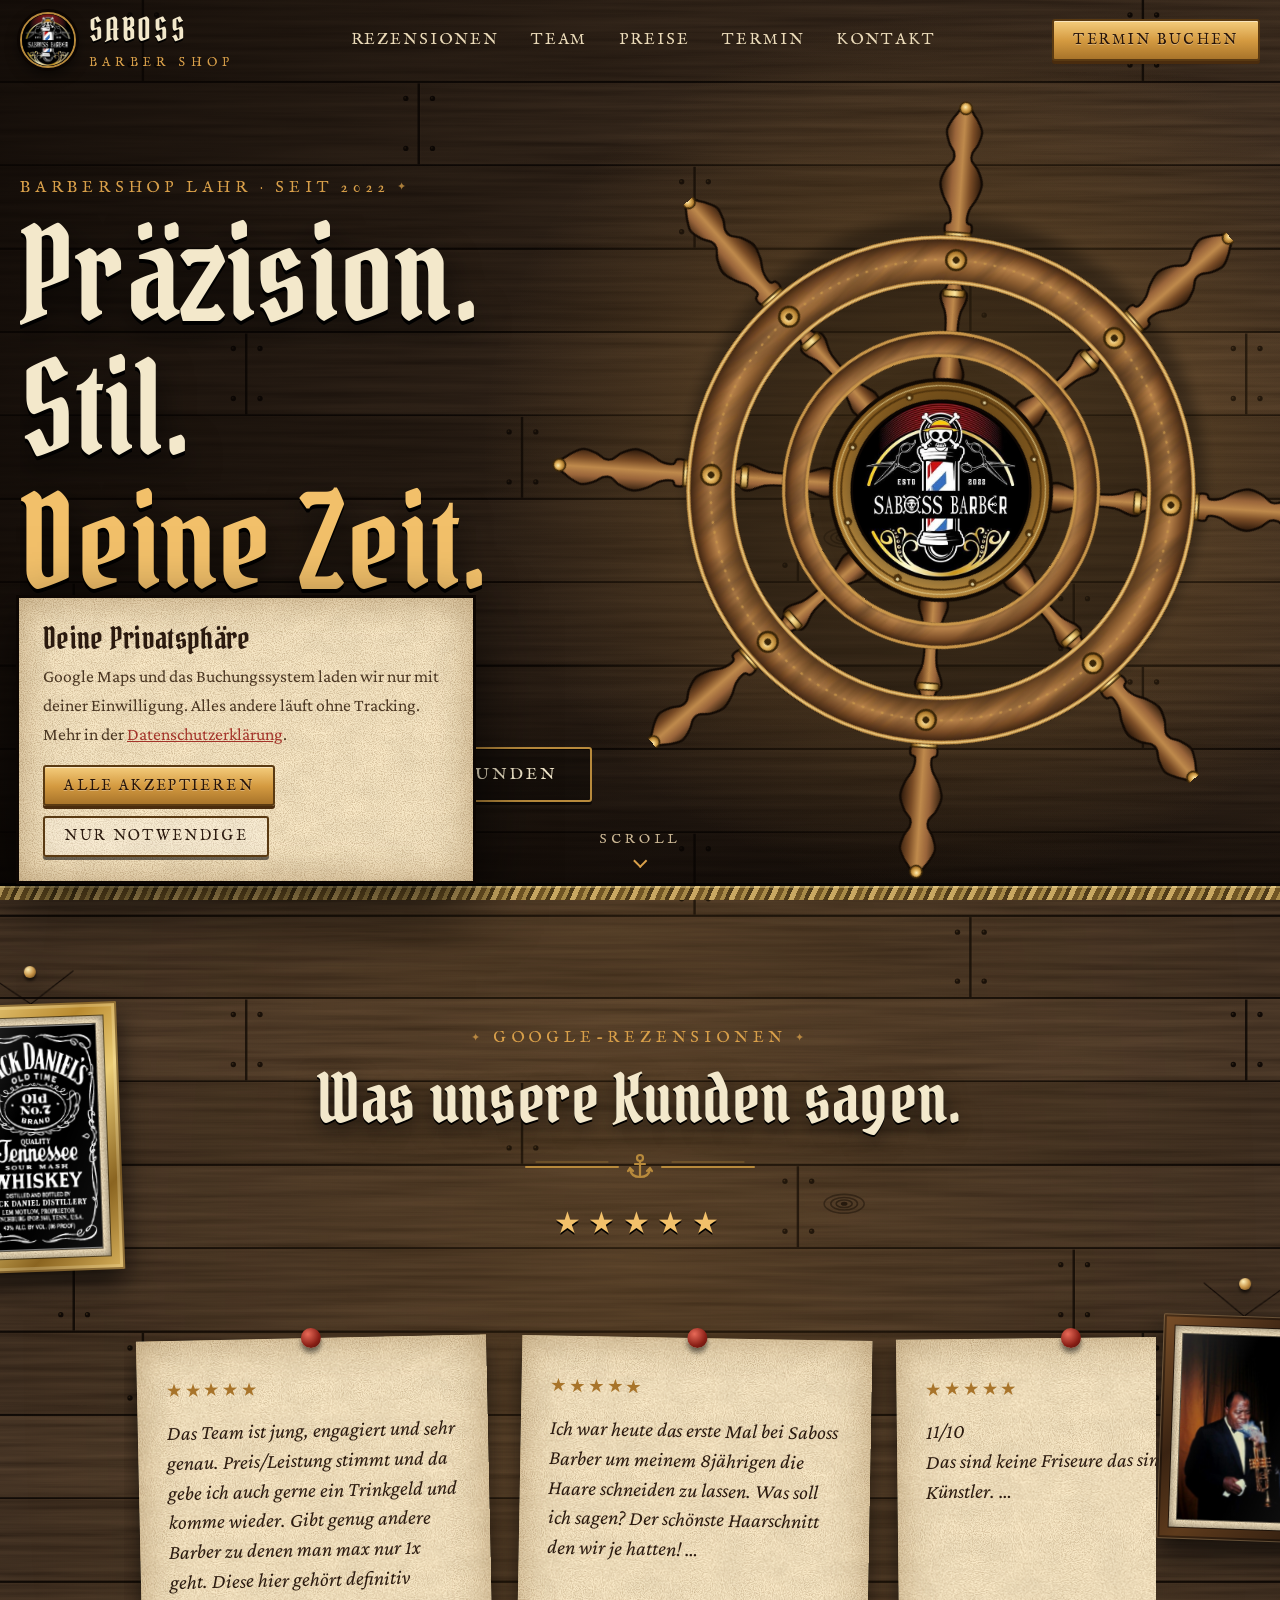
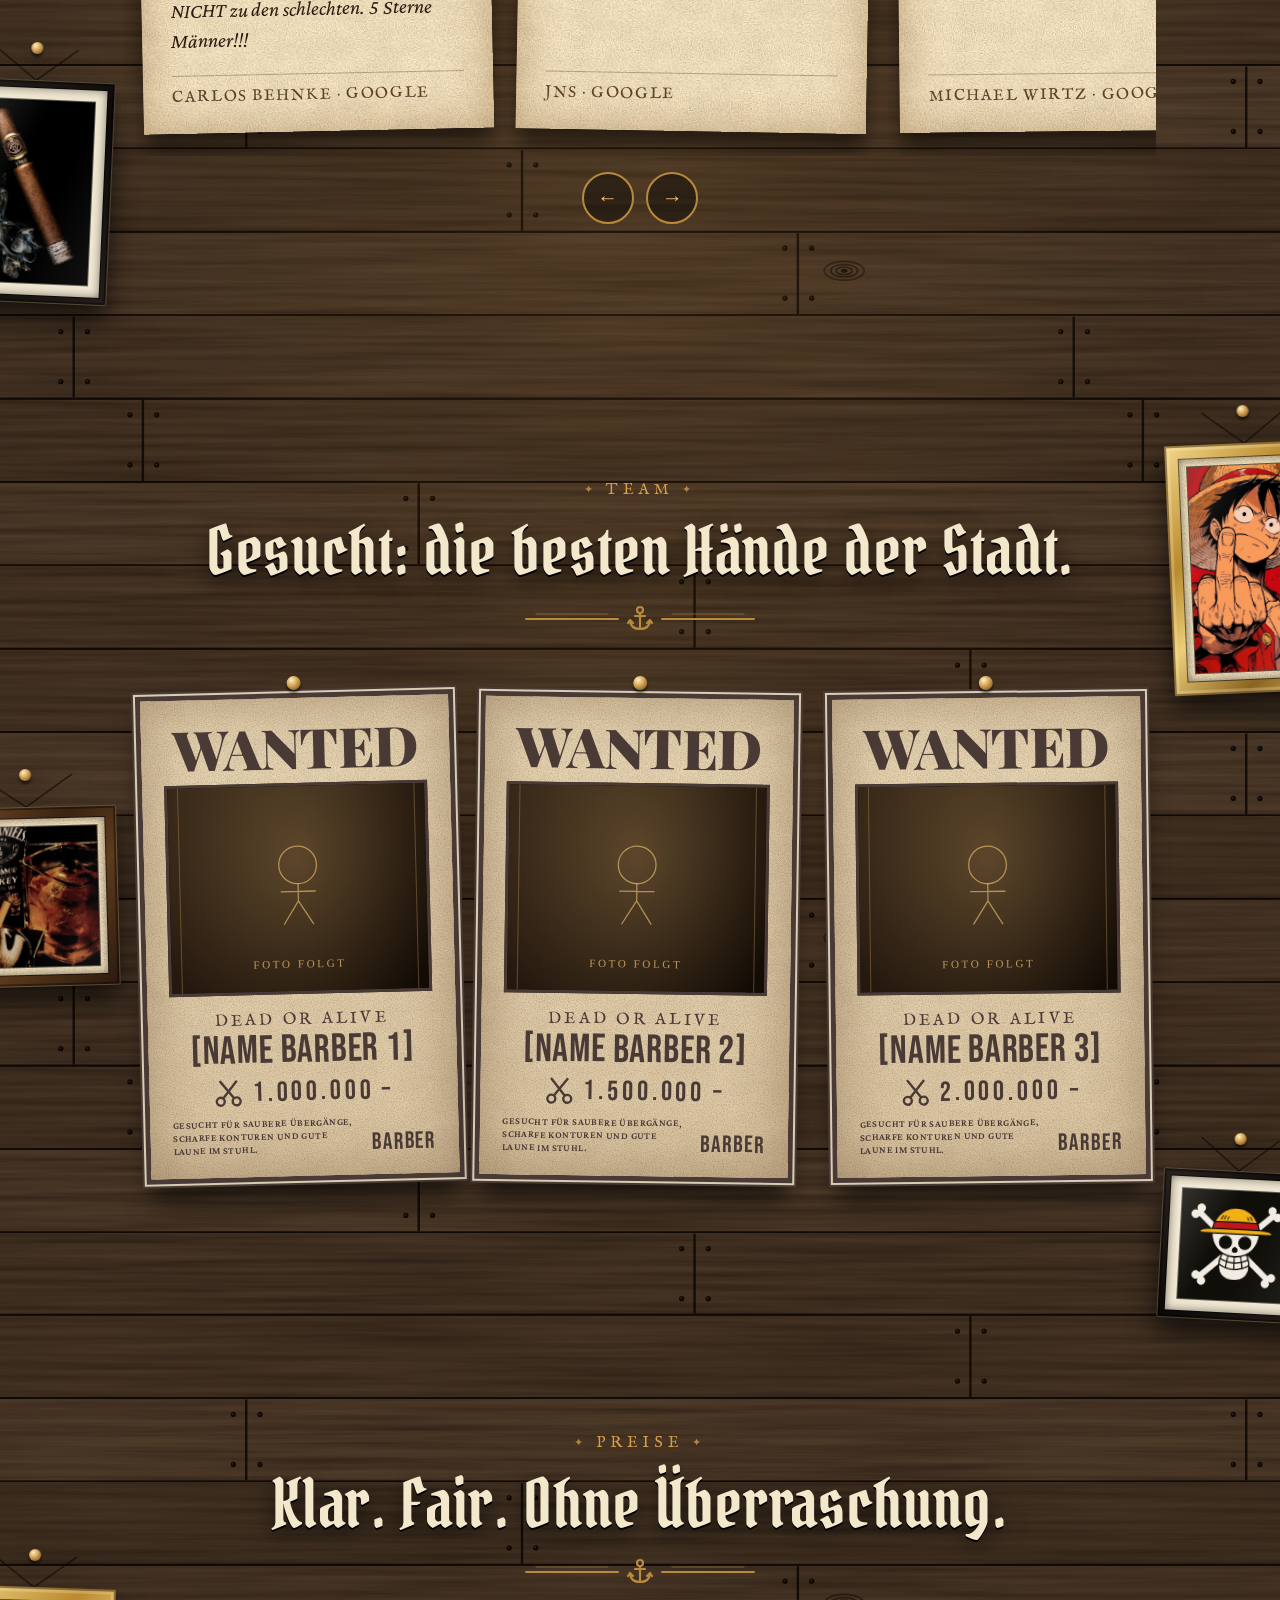
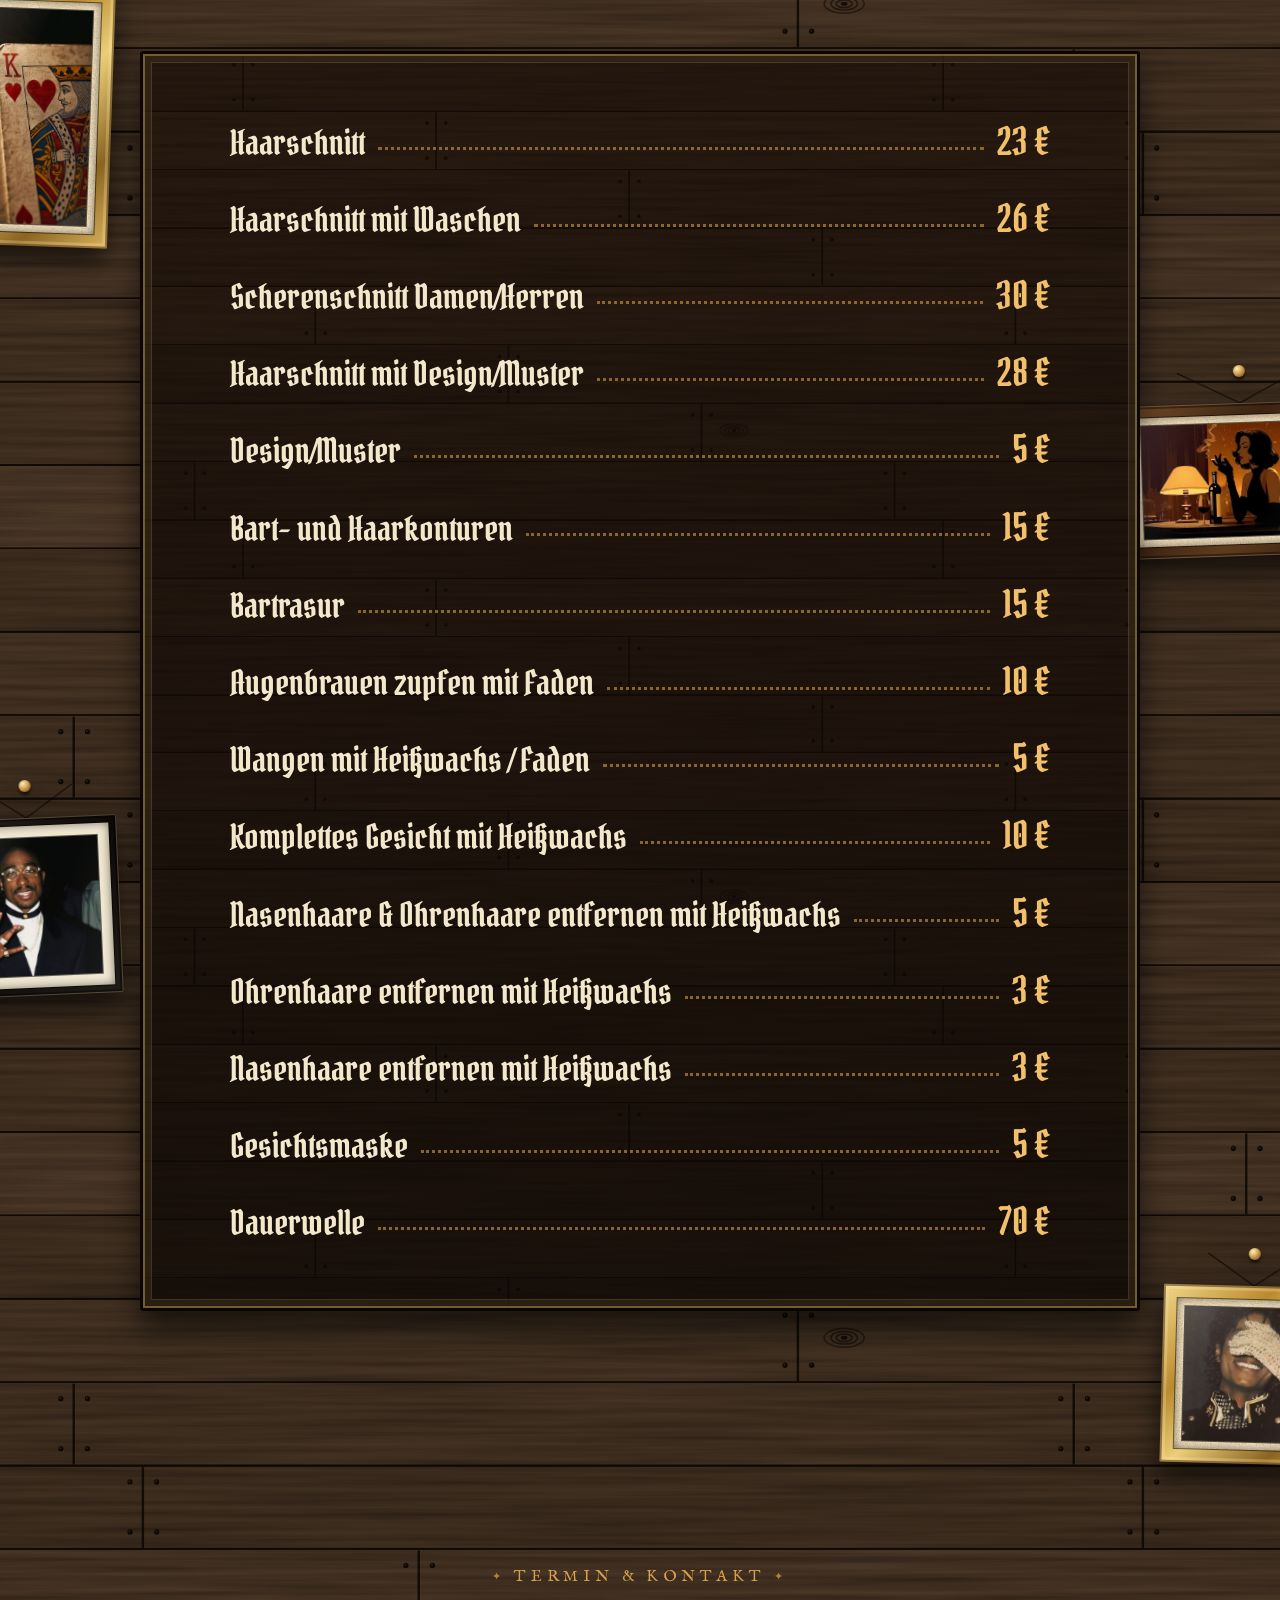
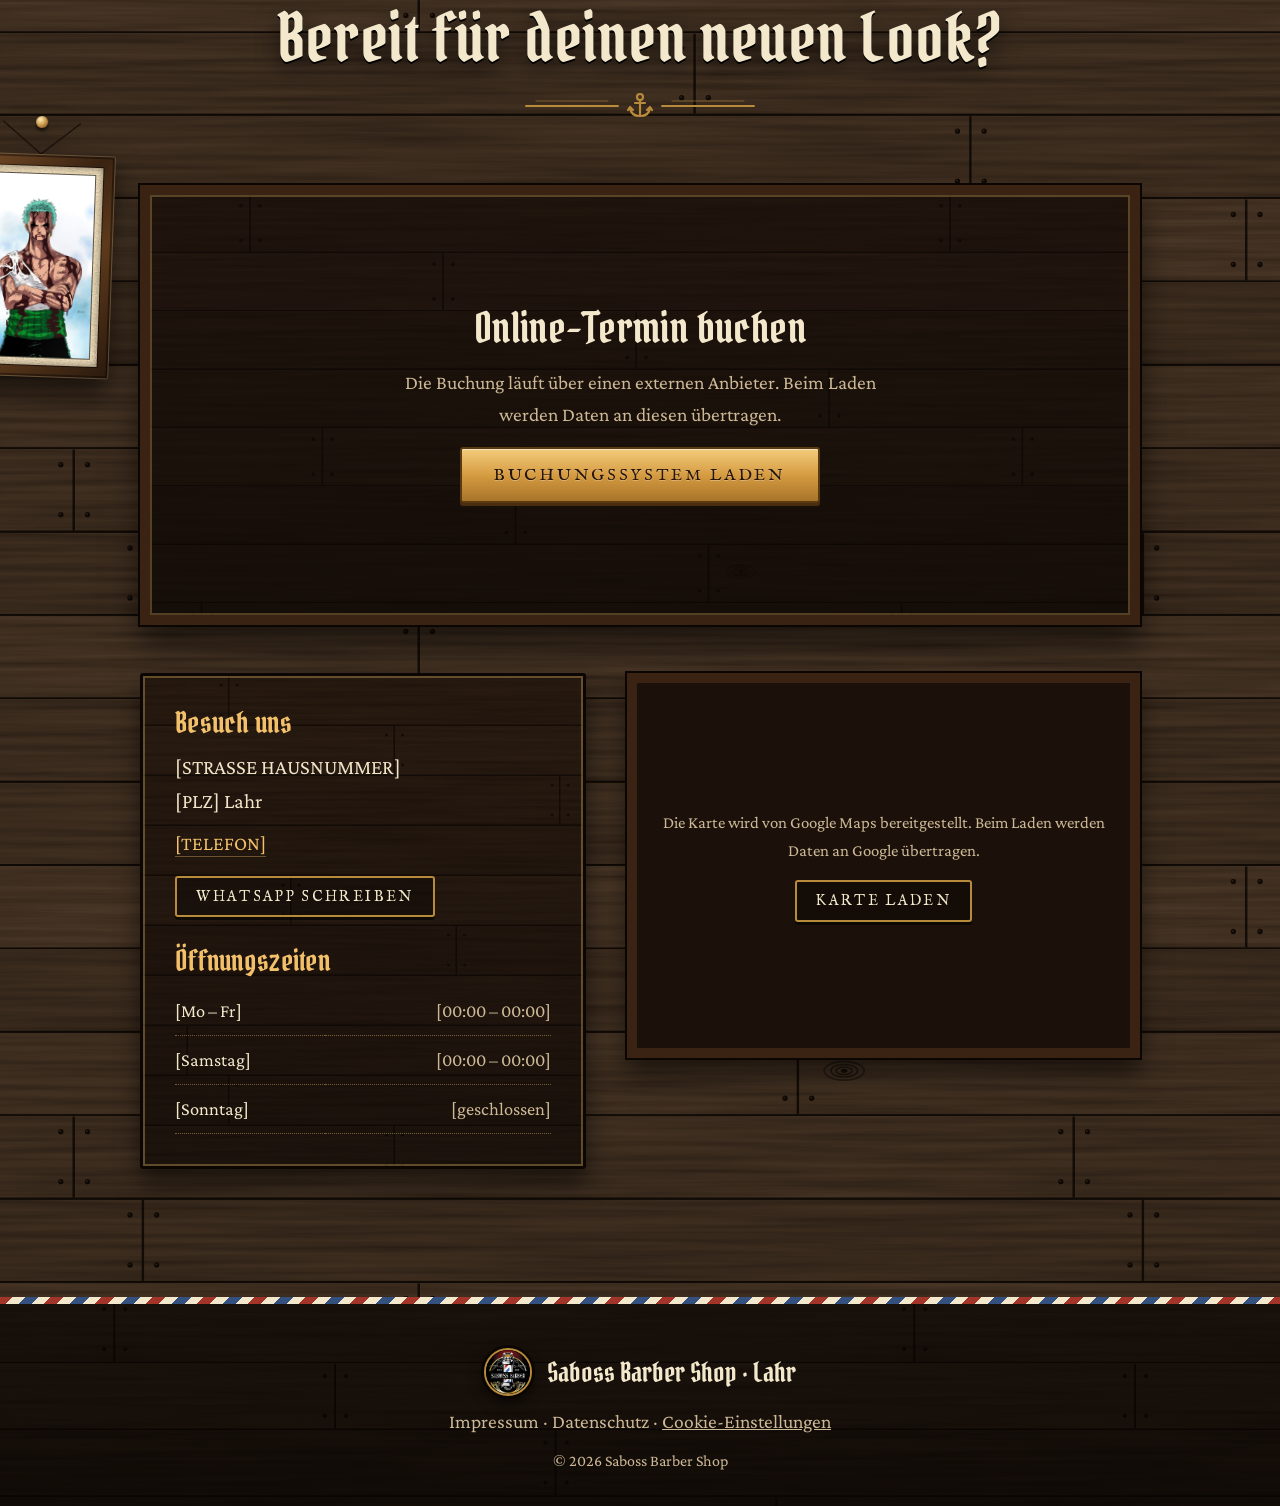
==== commit f787ac5d: "Rasierpinsel-Effekt wieder entfernt (cache-version erhöht) Co-Authored-By: Claude Sonnet 5.5 <norepl" ====
--- a/index.html
+++ b/index.html
@@ -13,7 +13,7 @@
   <meta property="og:image" content="assets/img/logo.png">
   <link rel="icon" href="assets/img/favicon.svg" type="image/svg+xml">
   <link rel="preload" href="assets/fonts/pirata-one.ttf" as="font" type="font/ttf" crossorigin>
-  <link rel="stylesheet" href="css/style.css?v=202610080741">
+  <link rel="stylesheet" href="css/style.css?v=202610080743">
 </head>
 <body>
   <a class="skip" href="#main">Zum Inhalt springen</a>
@@ -167,7 +167,7 @@
             <p class="eyebrow">Preise</p>
             <h2 id="prices-title">Klar. Fair. Ohne Überraschung.</h2>
           </header>
-          <div class="menu" id="menu">
+          <div class="menu">
             <ul class="prices">
               <li><span class="prices__name">Haarschnitt</span><span class="prices__dots" aria-hidden="true"></span><span class="prices__price">23&nbsp;€</span></li>
               <li><span class="prices__name">Haarschnitt mit Waschen</span><span class="prices__dots" aria-hidden="true"></span><span class="prices__price">26&nbsp;€</span></li>
@@ -185,9 +185,6 @@
               <li><span class="prices__name">Gesichtsmaske</span><span class="prices__dots" aria-hidden="true"></span><span class="prices__price">5&nbsp;€</span></li>
               <li><span class="prices__name">Dauerwelle</span><span class="prices__dots" aria-hidden="true"></span><span class="prices__price">70&nbsp;€</span></li>
             </ul>
-            <!-- Staub auf der Preistafel: wird beim Scrollen vom Rasierpinsel weggewischt -->
-            <canvas class="dust" id="dust" aria-hidden="true"></canvas>
-            <img class="brush" id="brush" src="assets/img/brush.svg" width="380" height="180" alt="" loading="lazy">
           </div>
         </div>
       </section>
@@ -281,6 +278,6 @@
     </div>
   </div>
 
-  <script src="js/main.js?v=202610080741" defer></script>
+  <script src="js/main.js?v=202610080743" defer></script>
 </body>
 </html>
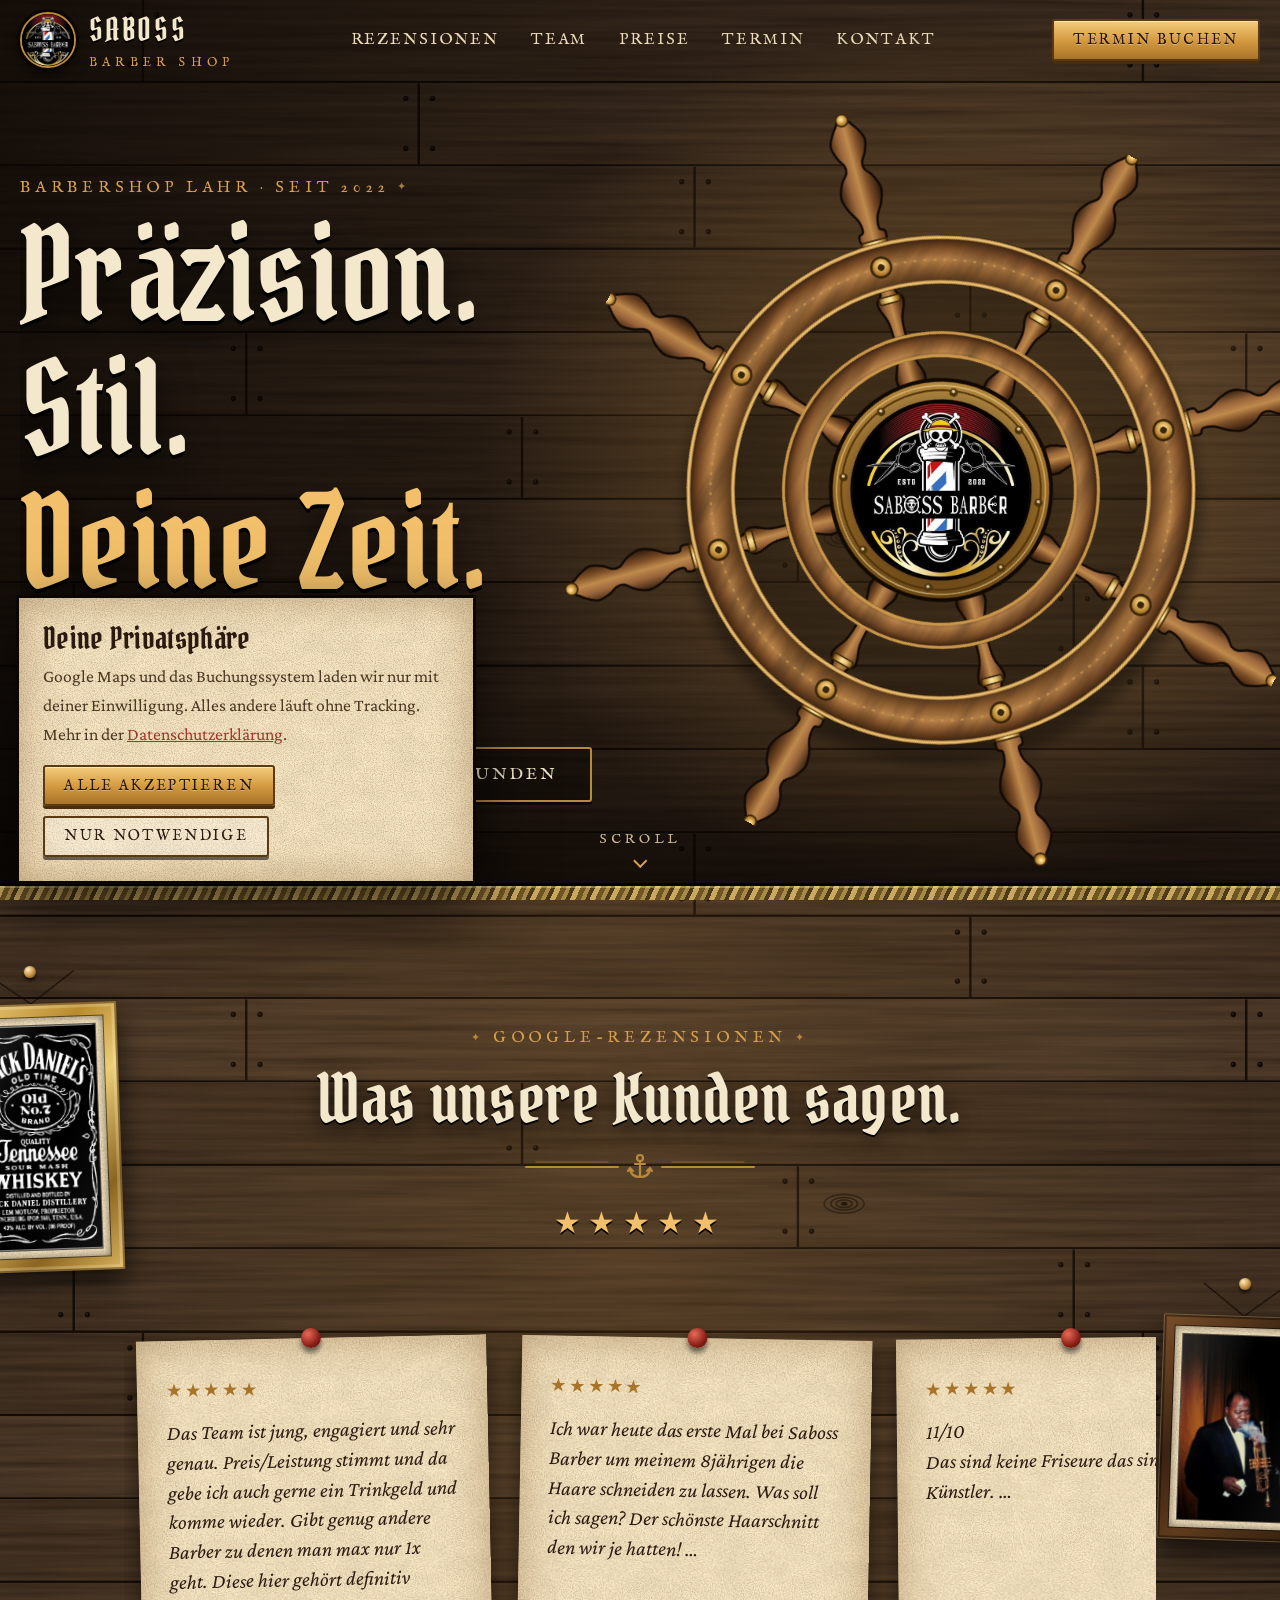
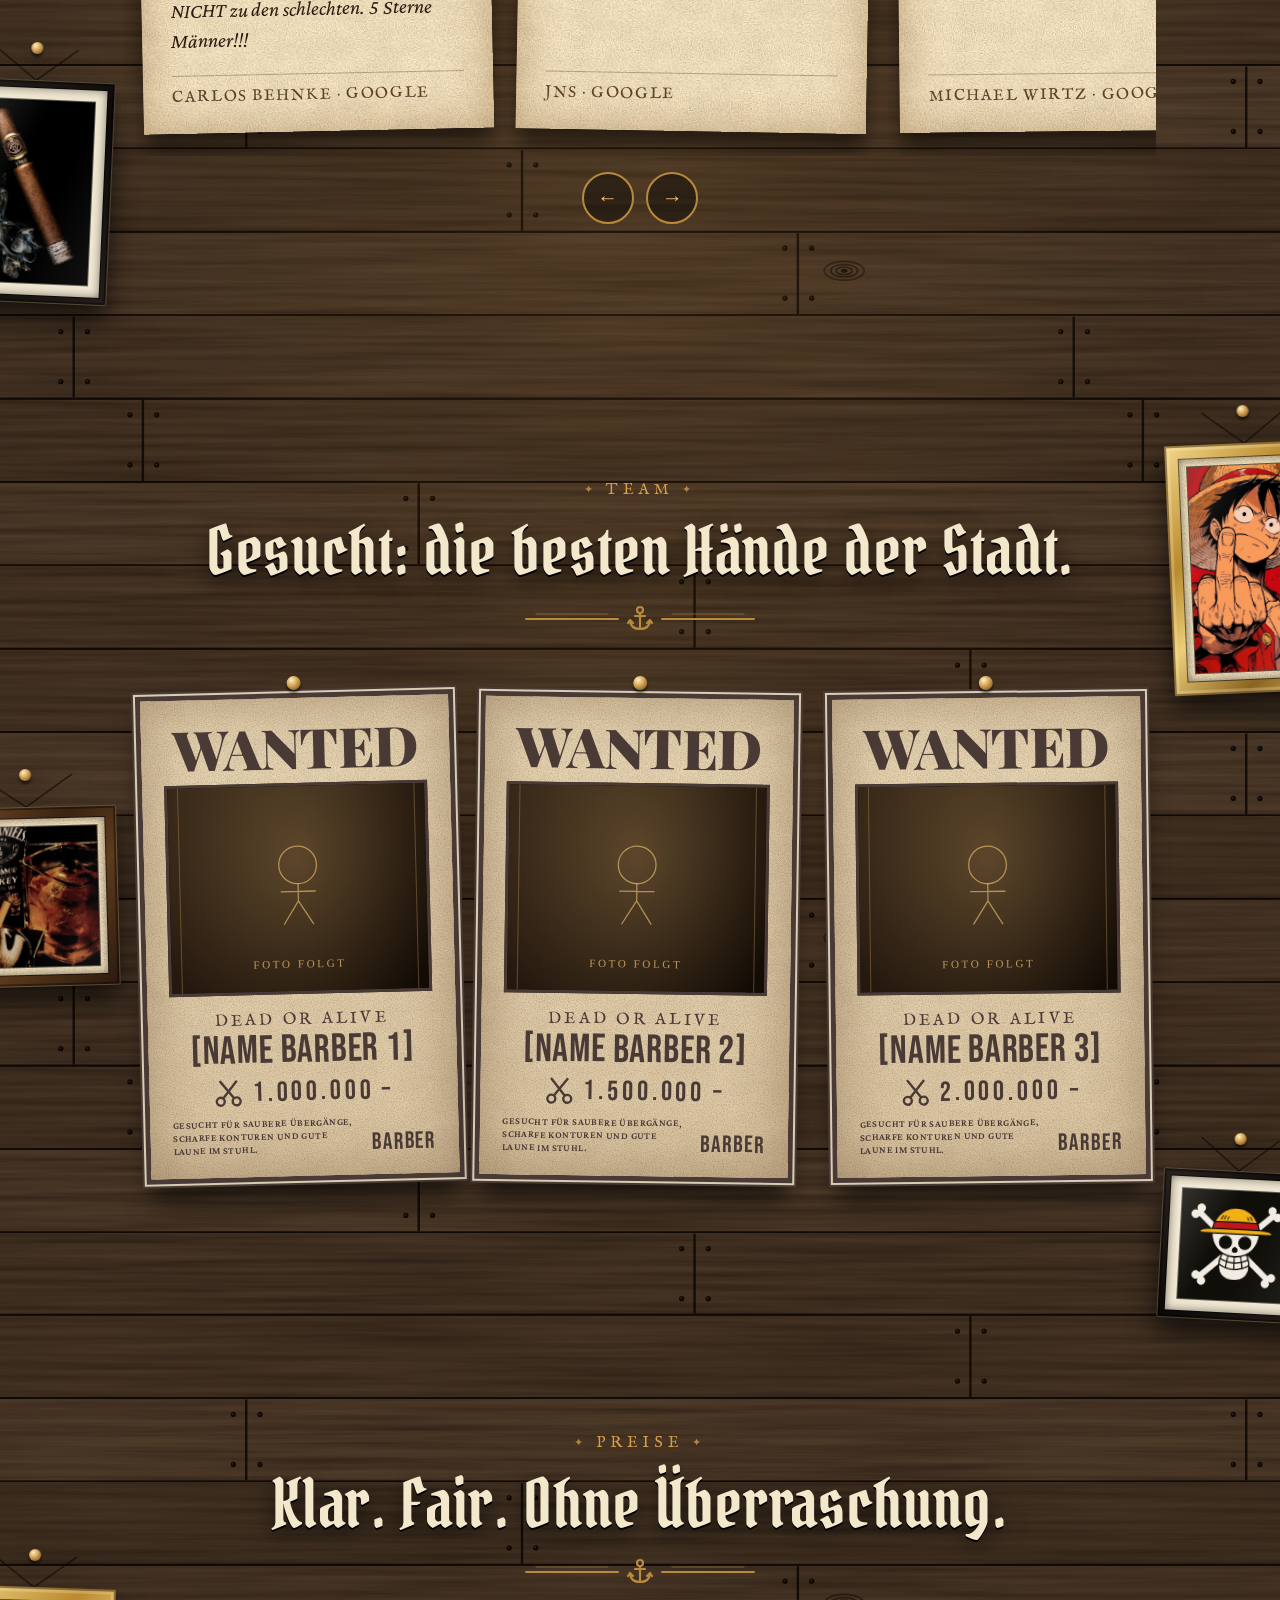
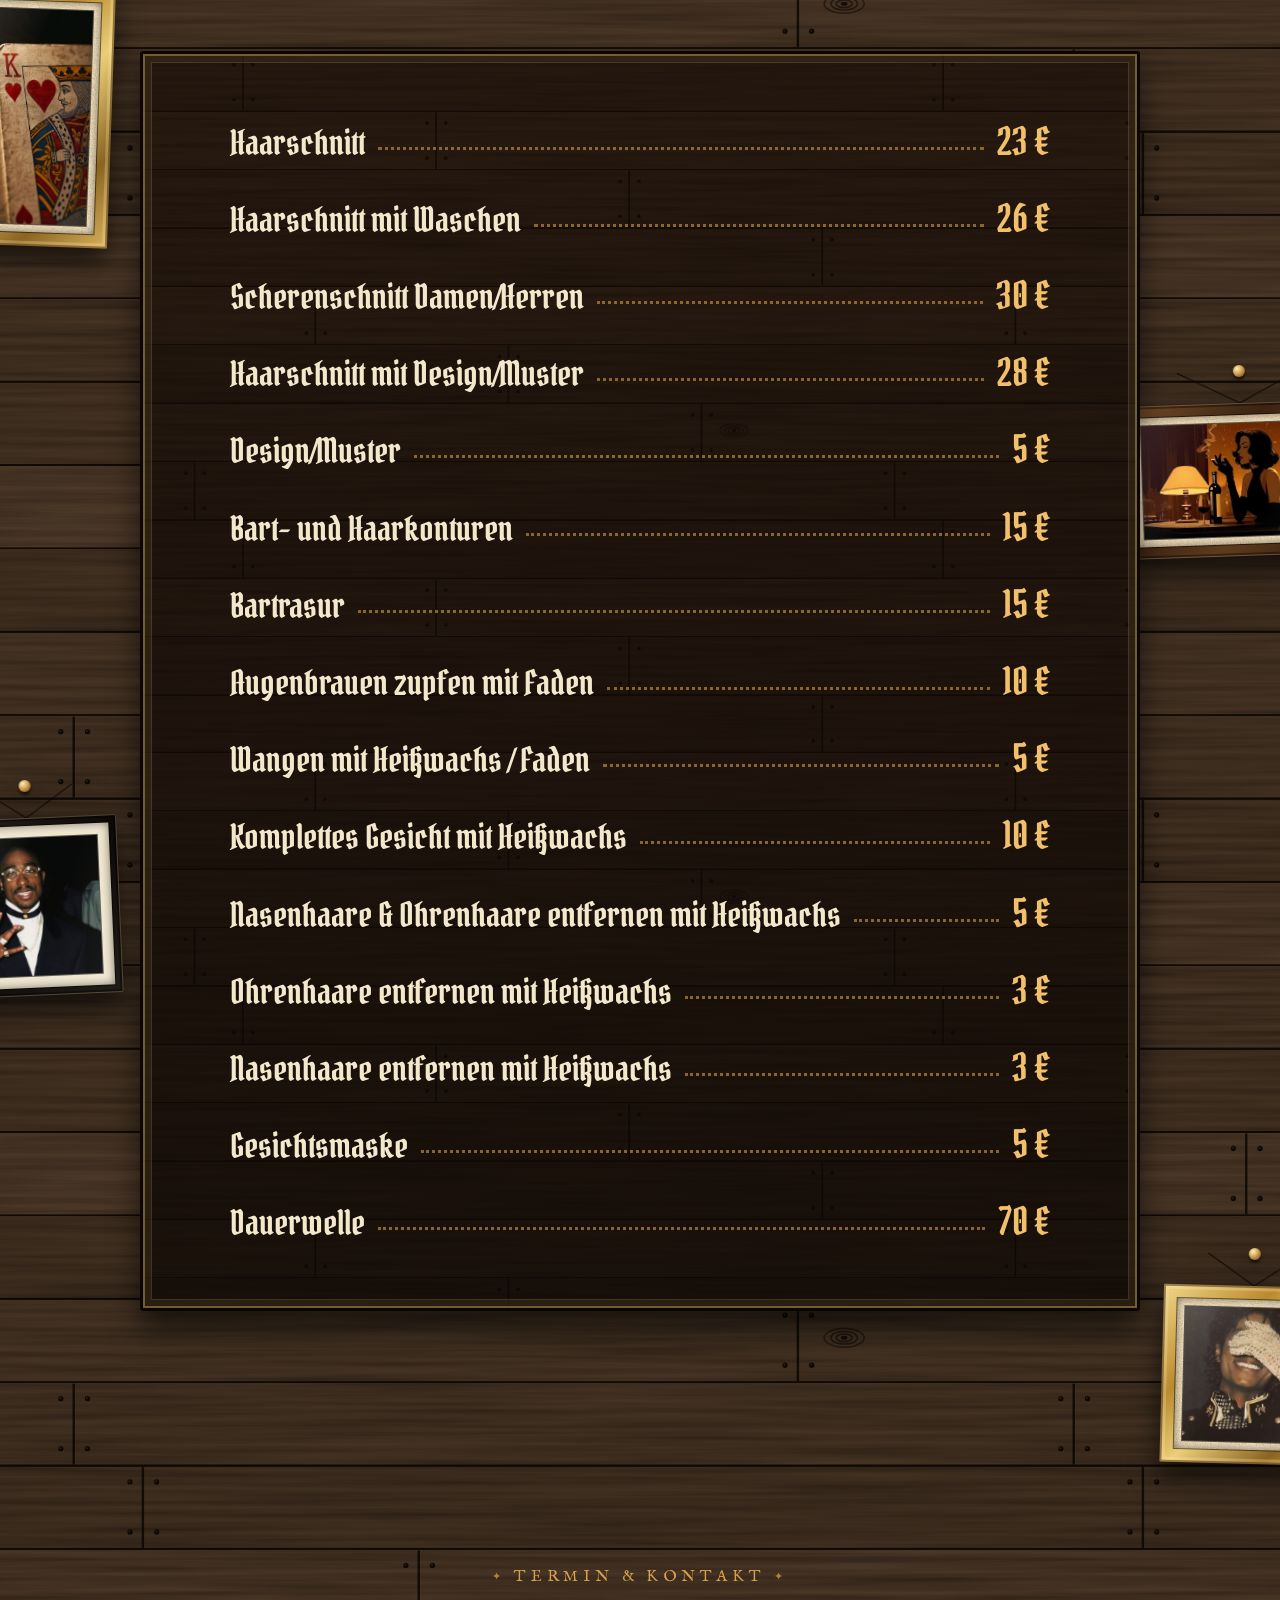
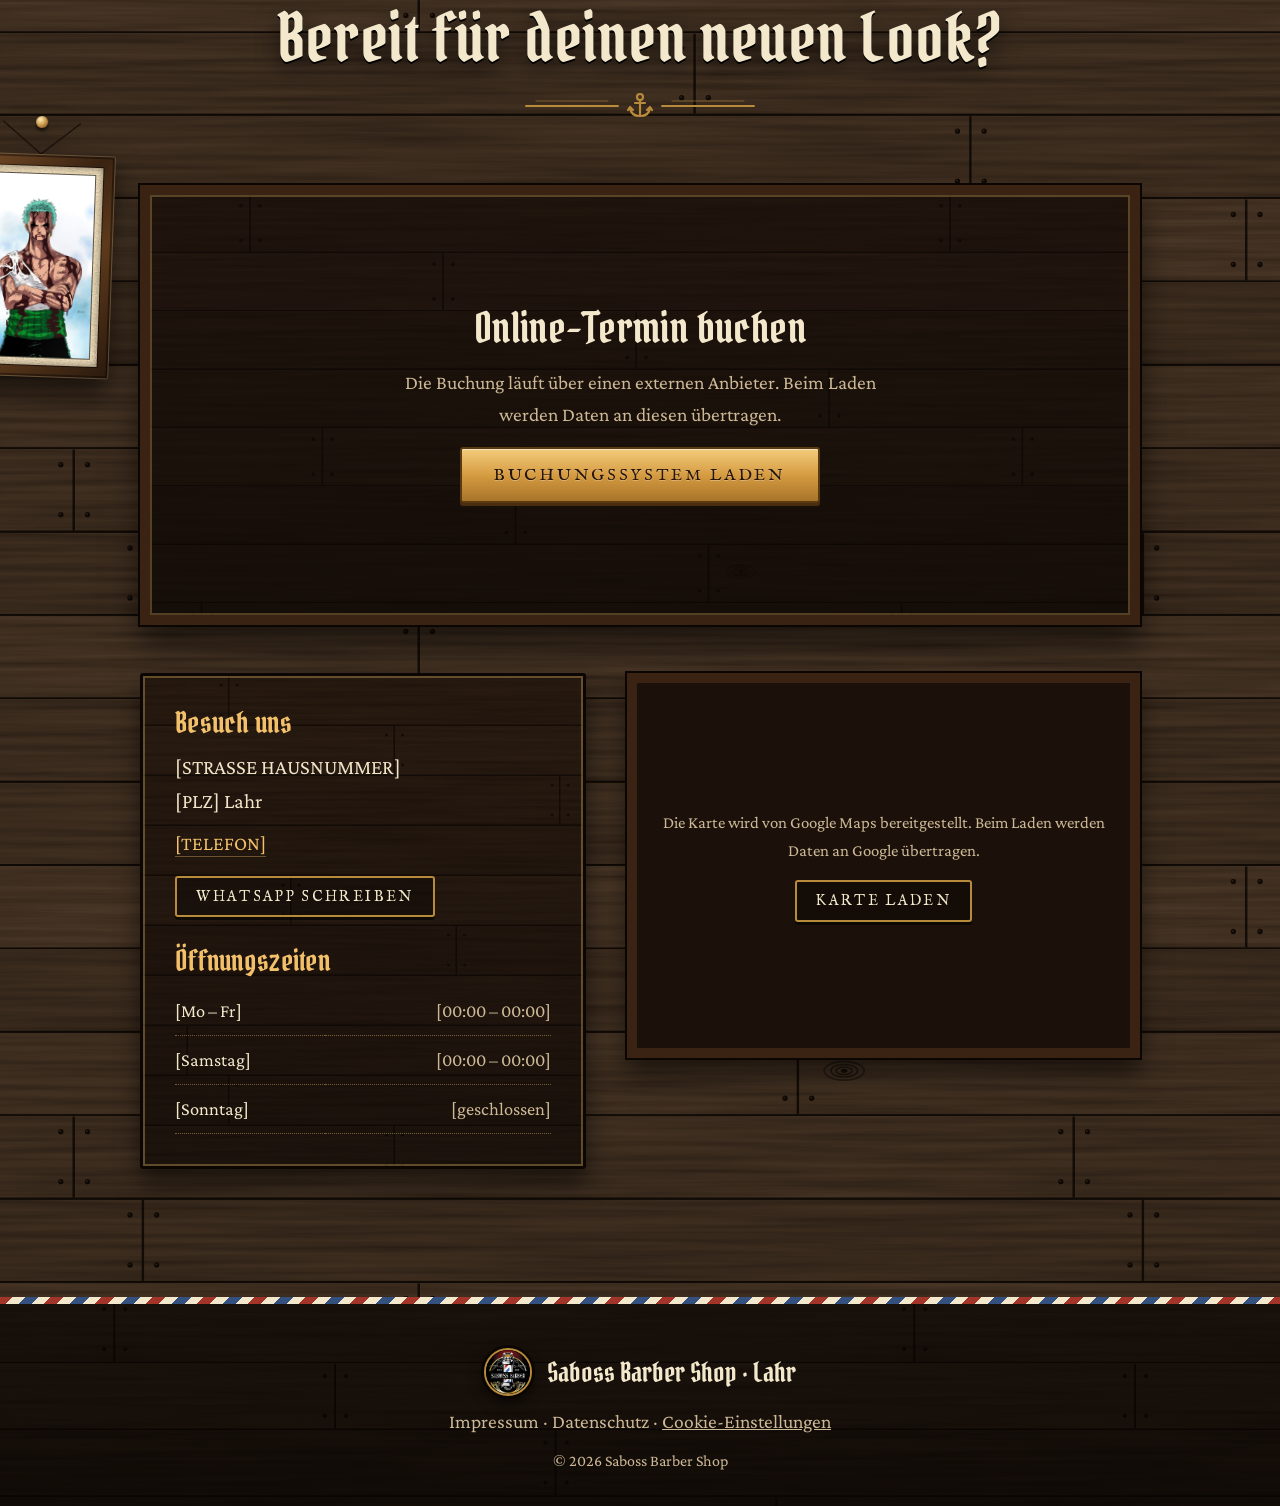
==== commit 5d76cf4e: "Revert "Rasierpinsel wischt beim Scrollen den Staub von der Preisliste (#9)" This reverts commit a41" ====
--- a/index.html
+++ b/index.html
@@ -13,7 +13,7 @@
   <meta property="og:image" content="assets/img/logo.png">
   <link rel="icon" href="assets/img/favicon.svg" type="image/svg+xml">
   <link rel="preload" href="assets/fonts/pirata-one.ttf" as="font" type="font/ttf" crossorigin>
-  <link rel="stylesheet" href="css/style.css?v=202610080743">
+  <link rel="stylesheet" href="css/style.css?v=202610080736">
 </head>
 <body>
   <a class="skip" href="#main">Zum Inhalt springen</a>
@@ -278,6 +278,6 @@
     </div>
   </div>
 
-  <script src="js/main.js?v=202610080743" defer></script>
+  <script src="js/main.js?v=202610080736" defer></script>
 </body>
 </html>
--- a/css/style.css
+++ b/css/style.css
@@ -182,7 +182,7 @@
 .wanted__rank { margin: 0; font: 400 9cqw / .9 "Bebas Neue", Impact, sans-serif; letter-spacing: .04em; color: #4a3a36; }
 
 /* Preise – wie die Karte an der Bar */
-.menu { position: relative; padding: clamp(1.6rem, 4vw, 3rem); border: 3px solid #0c0603; border-radius: 3px;
+.menu { padding: clamp(1.6rem, 4vw, 3rem); border: 3px solid #0c0603; border-radius: 3px;
   background: linear-gradient(rgba(18, 9, 4, .84), rgba(12, 6, 3, .9)), var(--planks) 0 0 / 700px auto;
   box-shadow: 0 20px 30px rgba(0, 0, 0, .55), inset 0 0 0 2px rgba(224, 183, 101, .4), inset 0 0 0 8px rgba(0, 0, 0, .4), inset 0 0 0 9px rgba(224, 183, 101, .22); }
 .prices { list-style: none; margin: 0 auto; padding: 0; max-width: 820px; }
@@ -220,13 +220,6 @@
 .footer__brand .logo__img { width: 48px; height: 48px; }
 .footer__links a { color: var(--muted); } .footer a:hover { color: var(--amber-hi); }
 .footer__copy { font-size: 1rem; }
-
-/* Staub + Rasierpinsel auf der Preistafel */
-.dust { position: absolute; inset: 0; width: 100%; height: 100%; z-index: 3; pointer-events: none; transition: opacity .9s; }
-.dust.is-done { opacity: 0; }
-.brush { display: none; position: absolute; left: 0; top: 0; width: 230px; height: auto; z-index: 4; pointer-events: none; opacity: 0; transition: opacity .3s; transform-origin: 29.5% 50%; filter: drop-shadow(0 10px 8px rgba(0, 0, 0, .6)); will-change: transform; }
-.js .brush { display: block; }
-@media (max-width: 600px) { .brush { width: 170px; } }
 
 /* Schere beim Scrollen */
 .snip { position: fixed; left: 0; right: 0; bottom: 64px; height: 0; z-index: 85; pointer-events: none; }
@@ -281,7 +274,7 @@
   .booking iframe { height: 680px; }
 }
 @media (prefers-reduced-motion: reduce) {
-  .snip, .dust, .js .brush { display: none; }
+  .snip { display: none; }
   html { scroll-behavior: auto; }
   *, *::before, *::after { animation-duration: .01ms !important; animation-iteration-count: 1 !important; transition-duration: .01ms !important; }
   .js .reveal { opacity: 1; transform: none; }
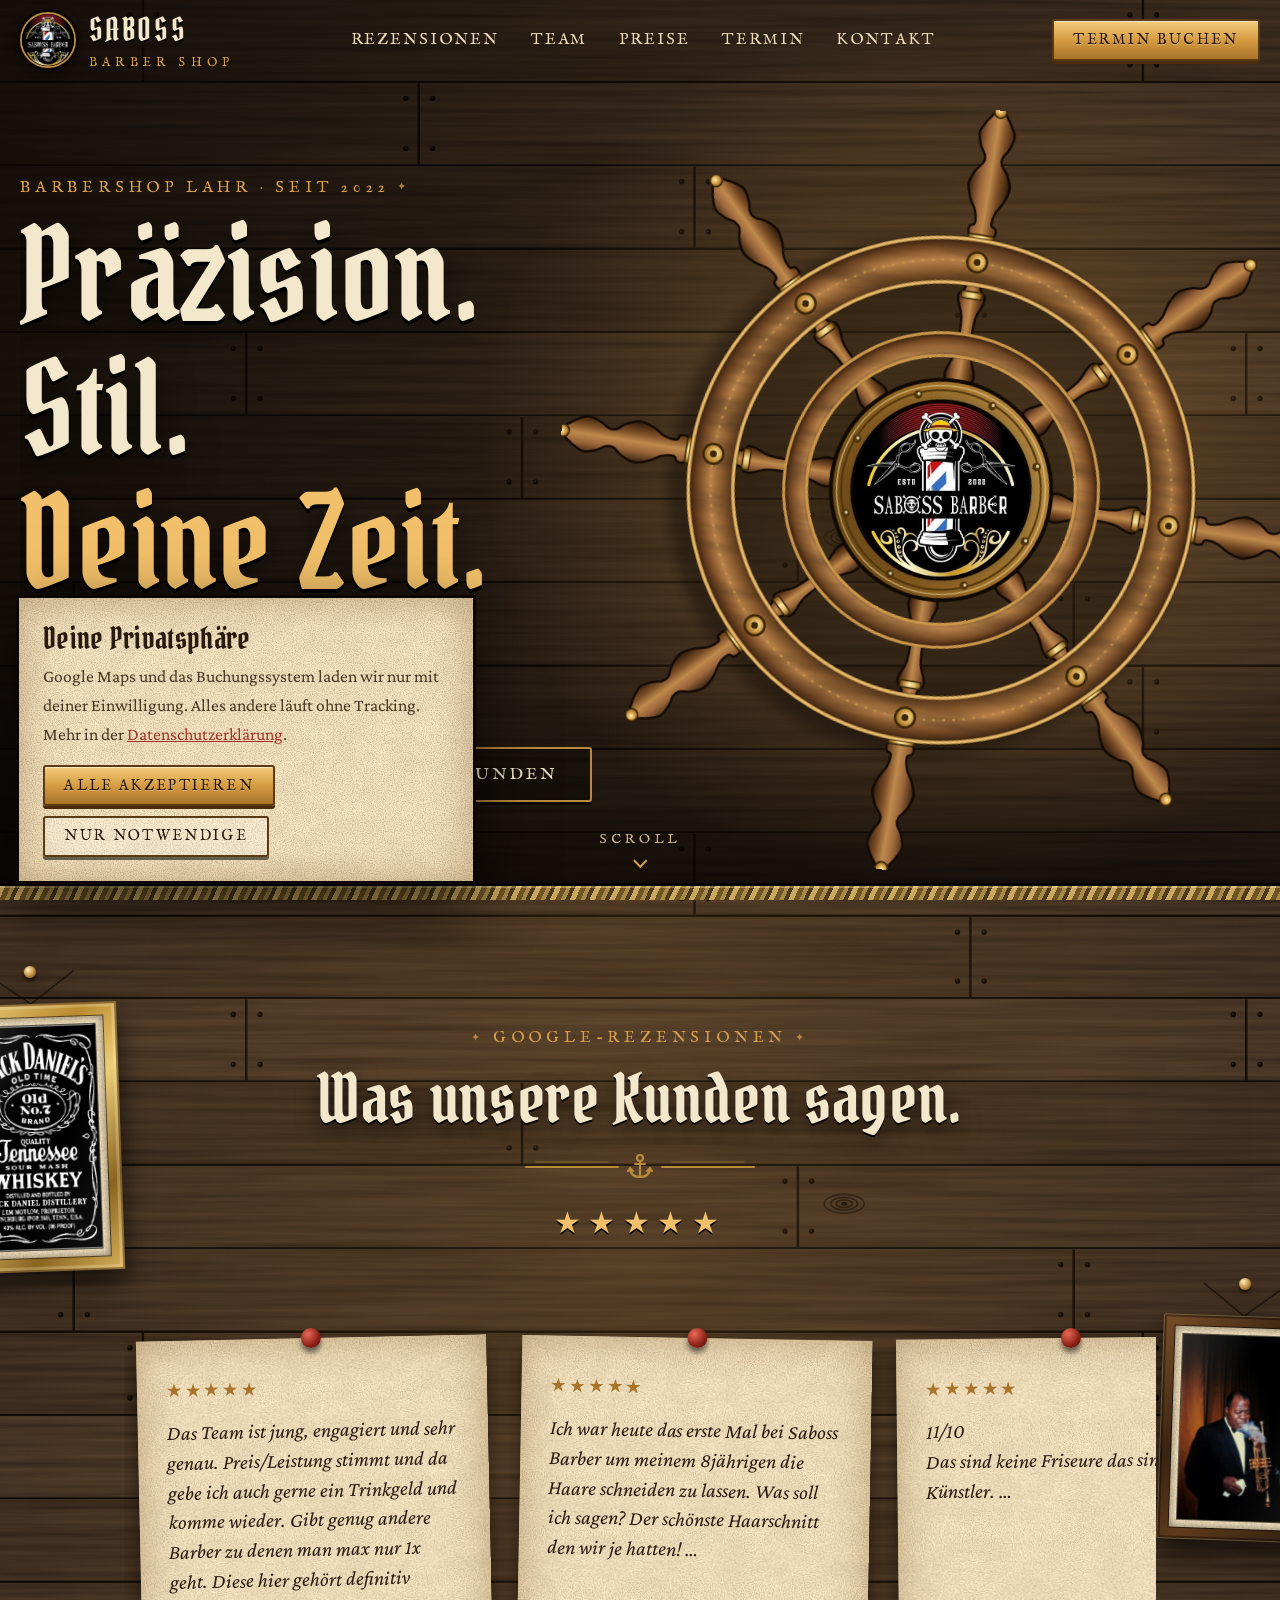
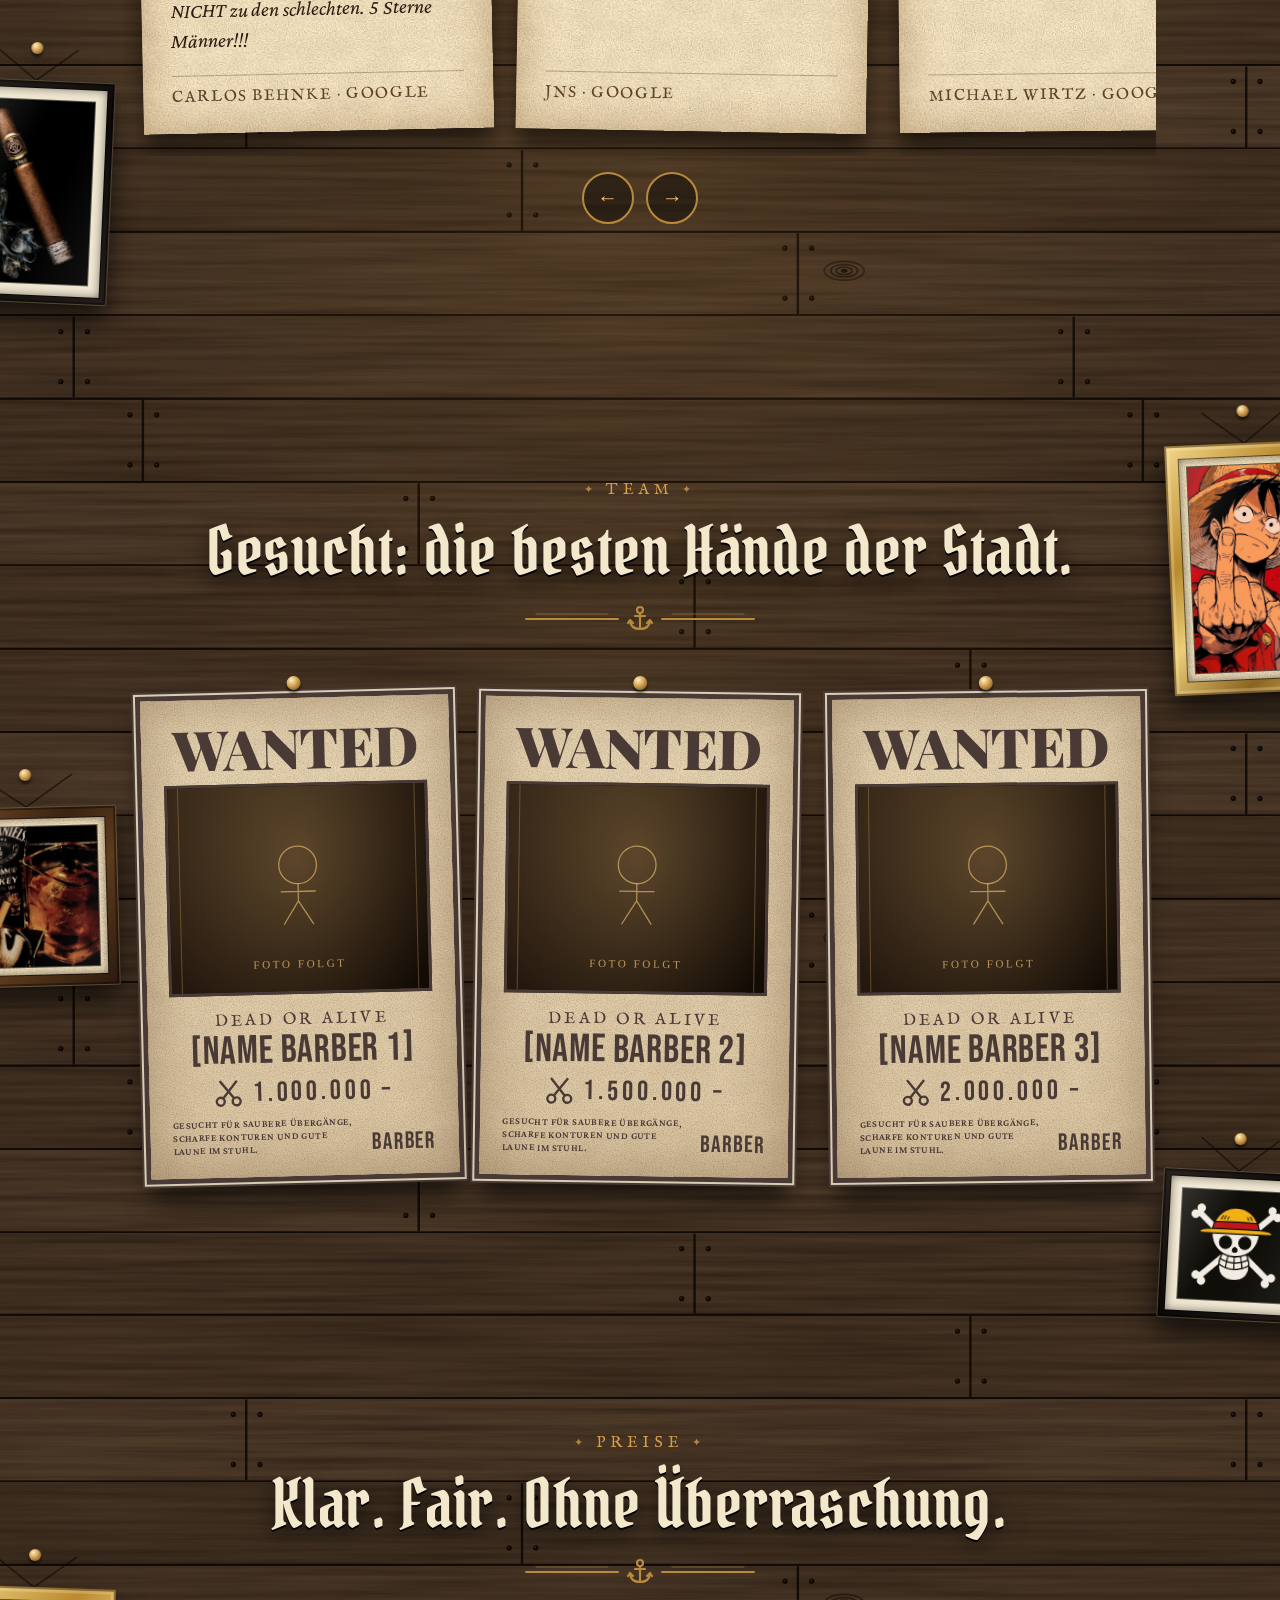
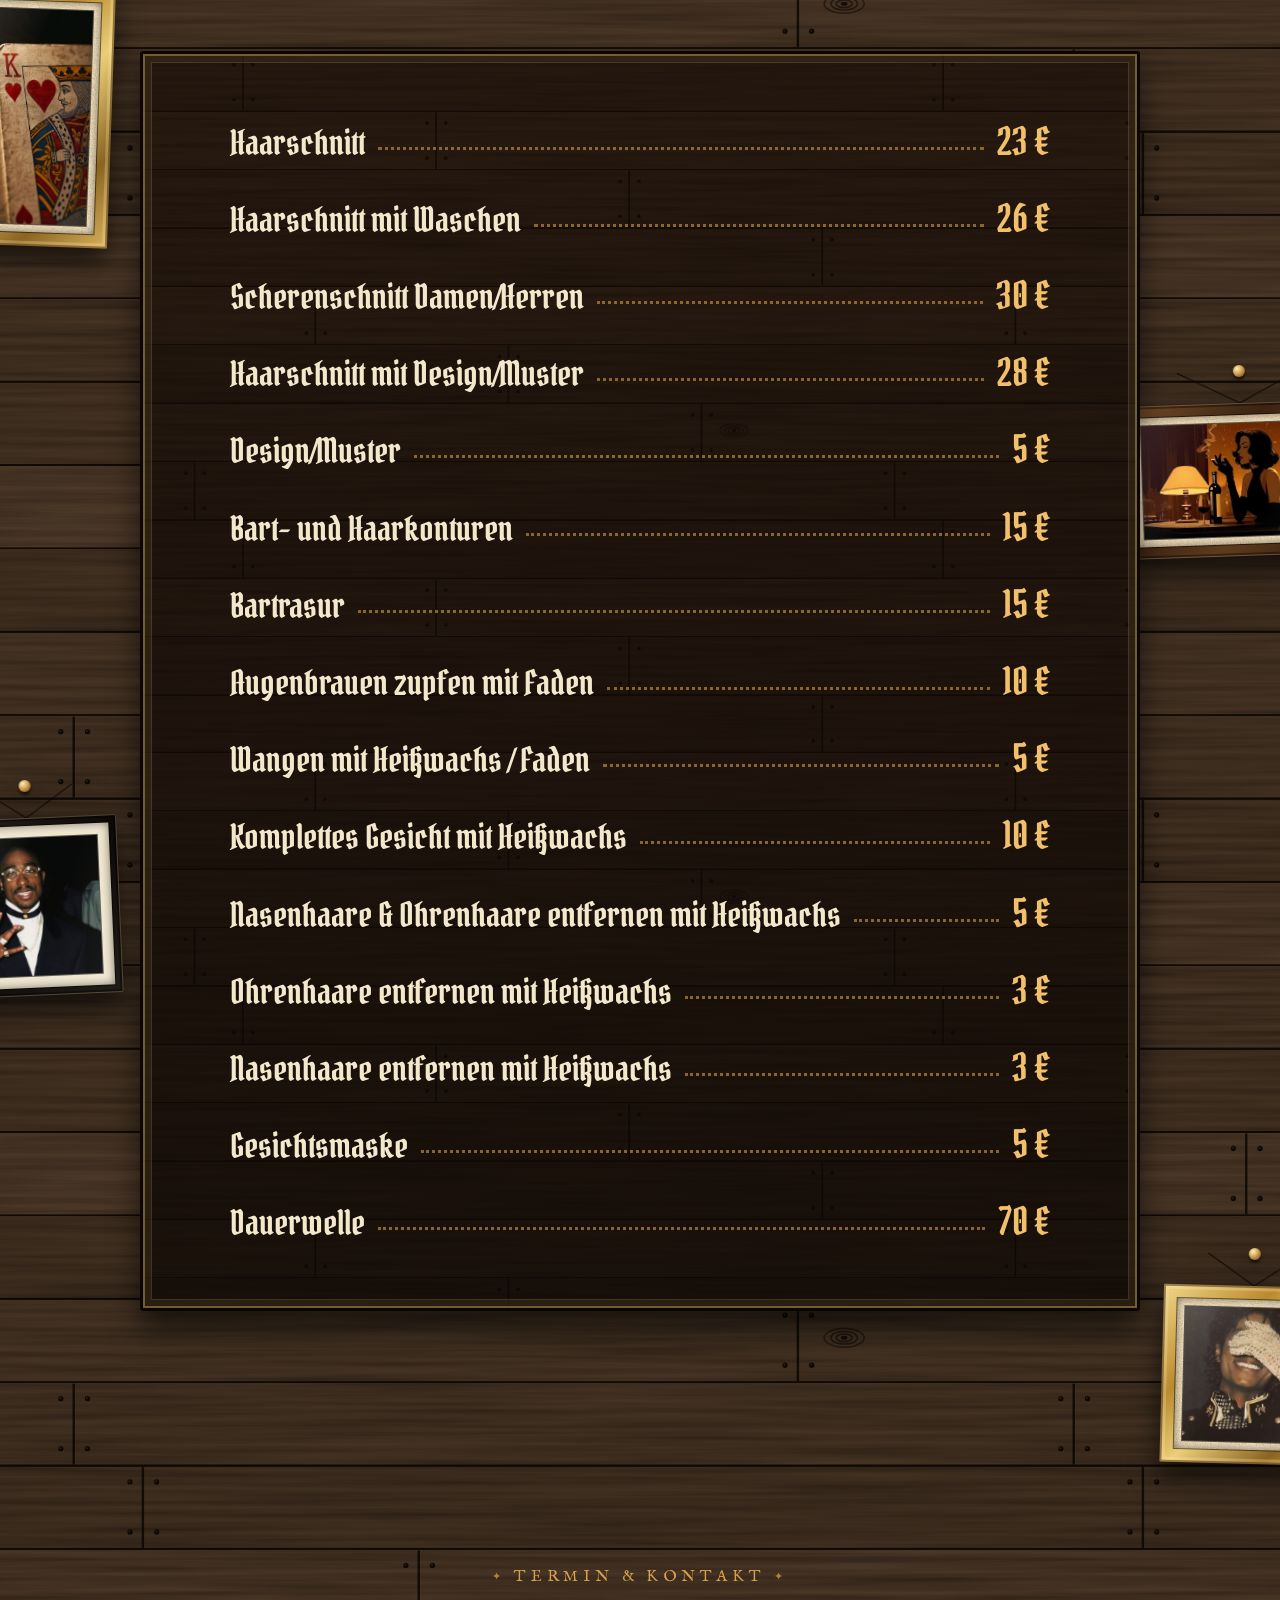
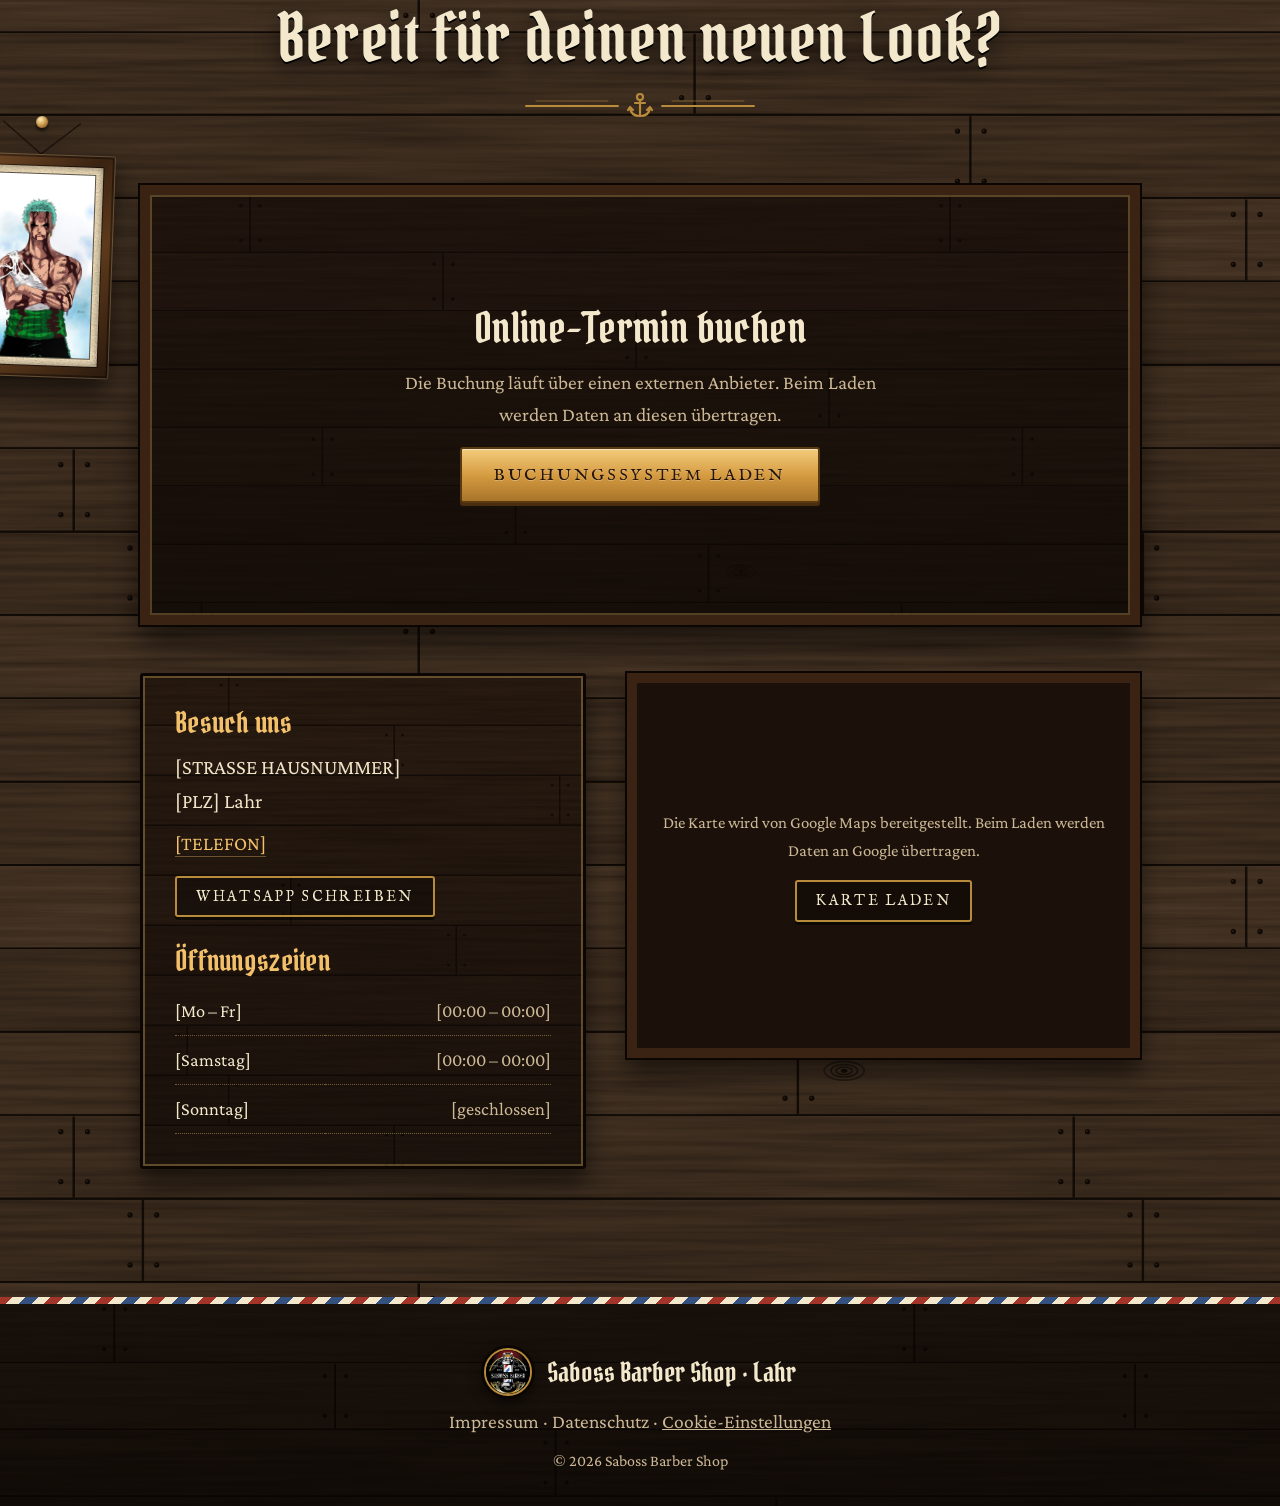
==== commit 7ee8e0e5: "Rasierpinsel-Effekt wieder entfernt (#10) * Revert "Rasierpinsel wischt beim Scrollen den Staub von " ====
--- a/index.html
+++ b/index.html
@@ -13,7 +13,7 @@
   <meta property="og:image" content="assets/img/logo.png">
   <link rel="icon" href="assets/img/favicon.svg" type="image/svg+xml">
   <link rel="preload" href="assets/fonts/pirata-one.ttf" as="font" type="font/ttf" crossorigin>
-  <link rel="stylesheet" href="css/style.css?v=202610080736">
+  <link rel="stylesheet" href="css/style.css?v=202610080743">
 </head>
 <body>
   <a class="skip" href="#main">Zum Inhalt springen</a>
@@ -278,6 +278,6 @@
     </div>
   </div>
 
-  <script src="js/main.js?v=202610080736" defer></script>
+  <script src="js/main.js?v=202610080743" defer></script>
 </body>
 </html>
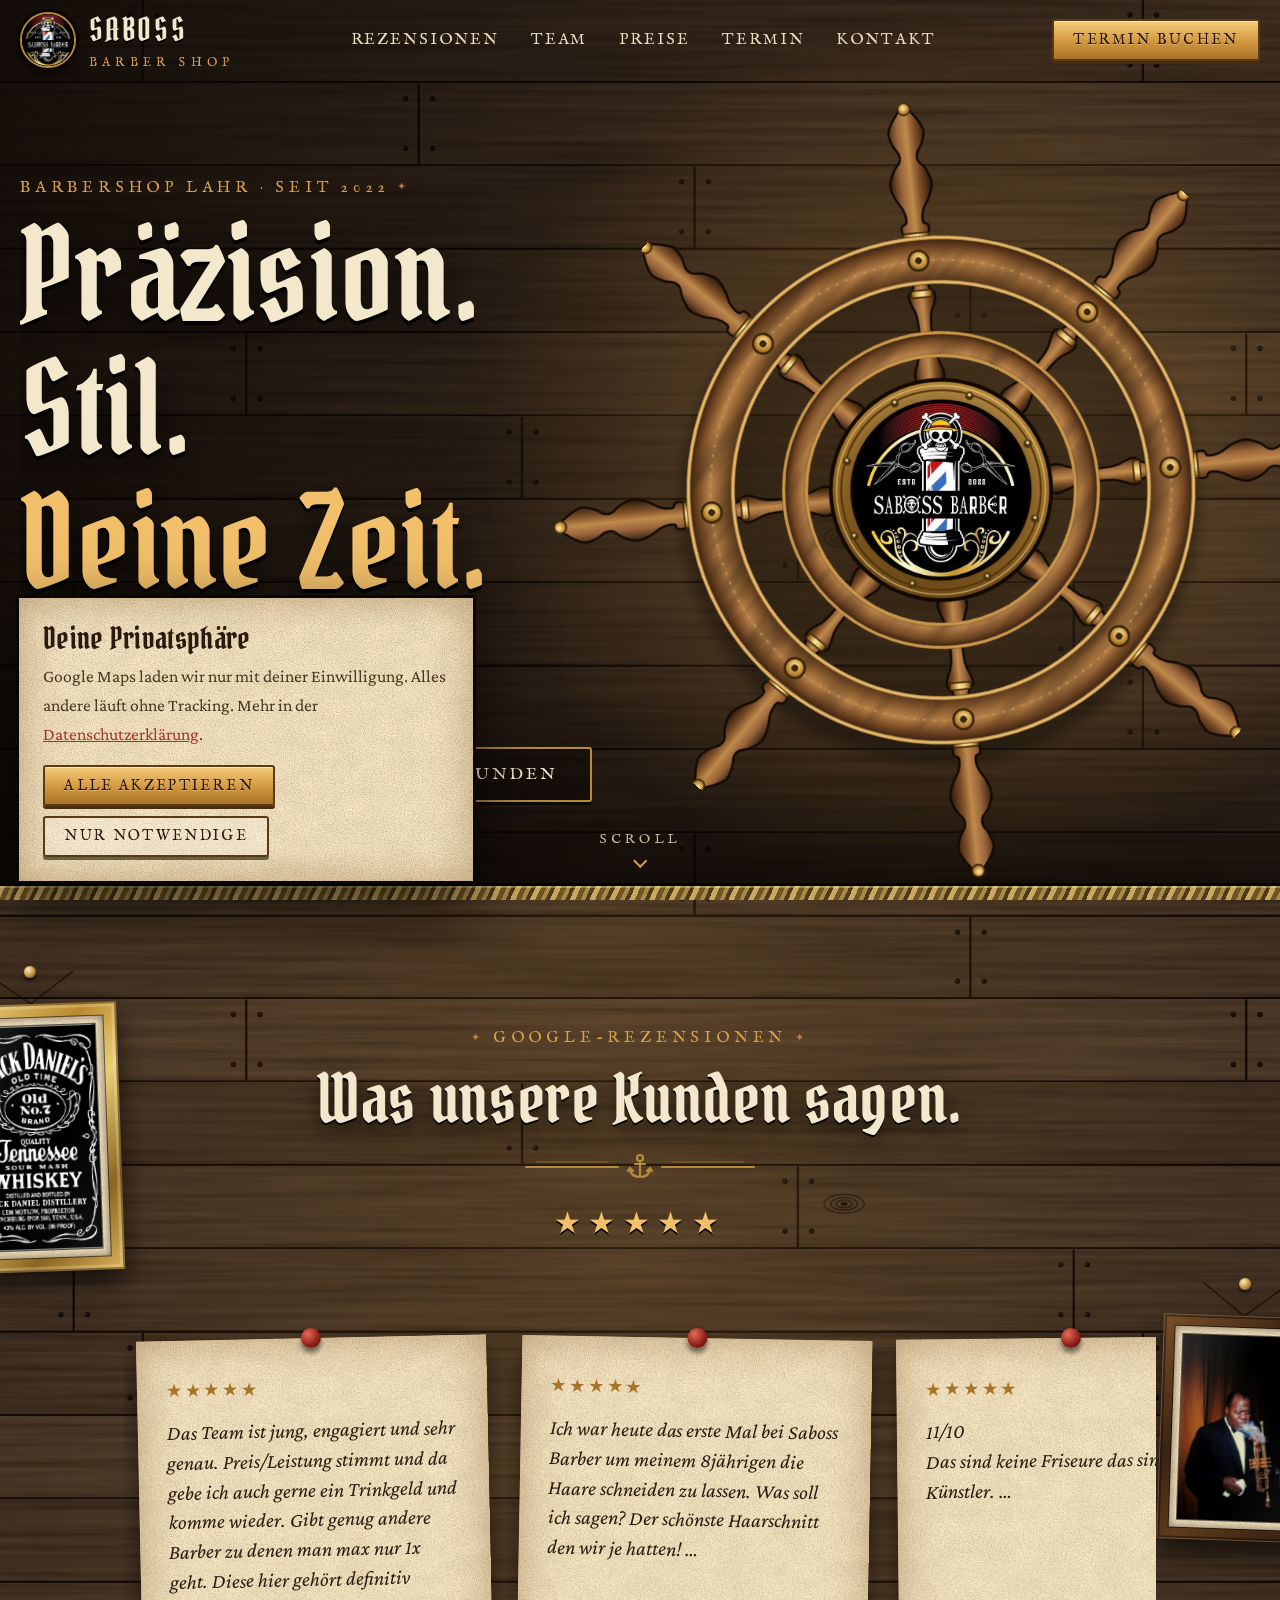
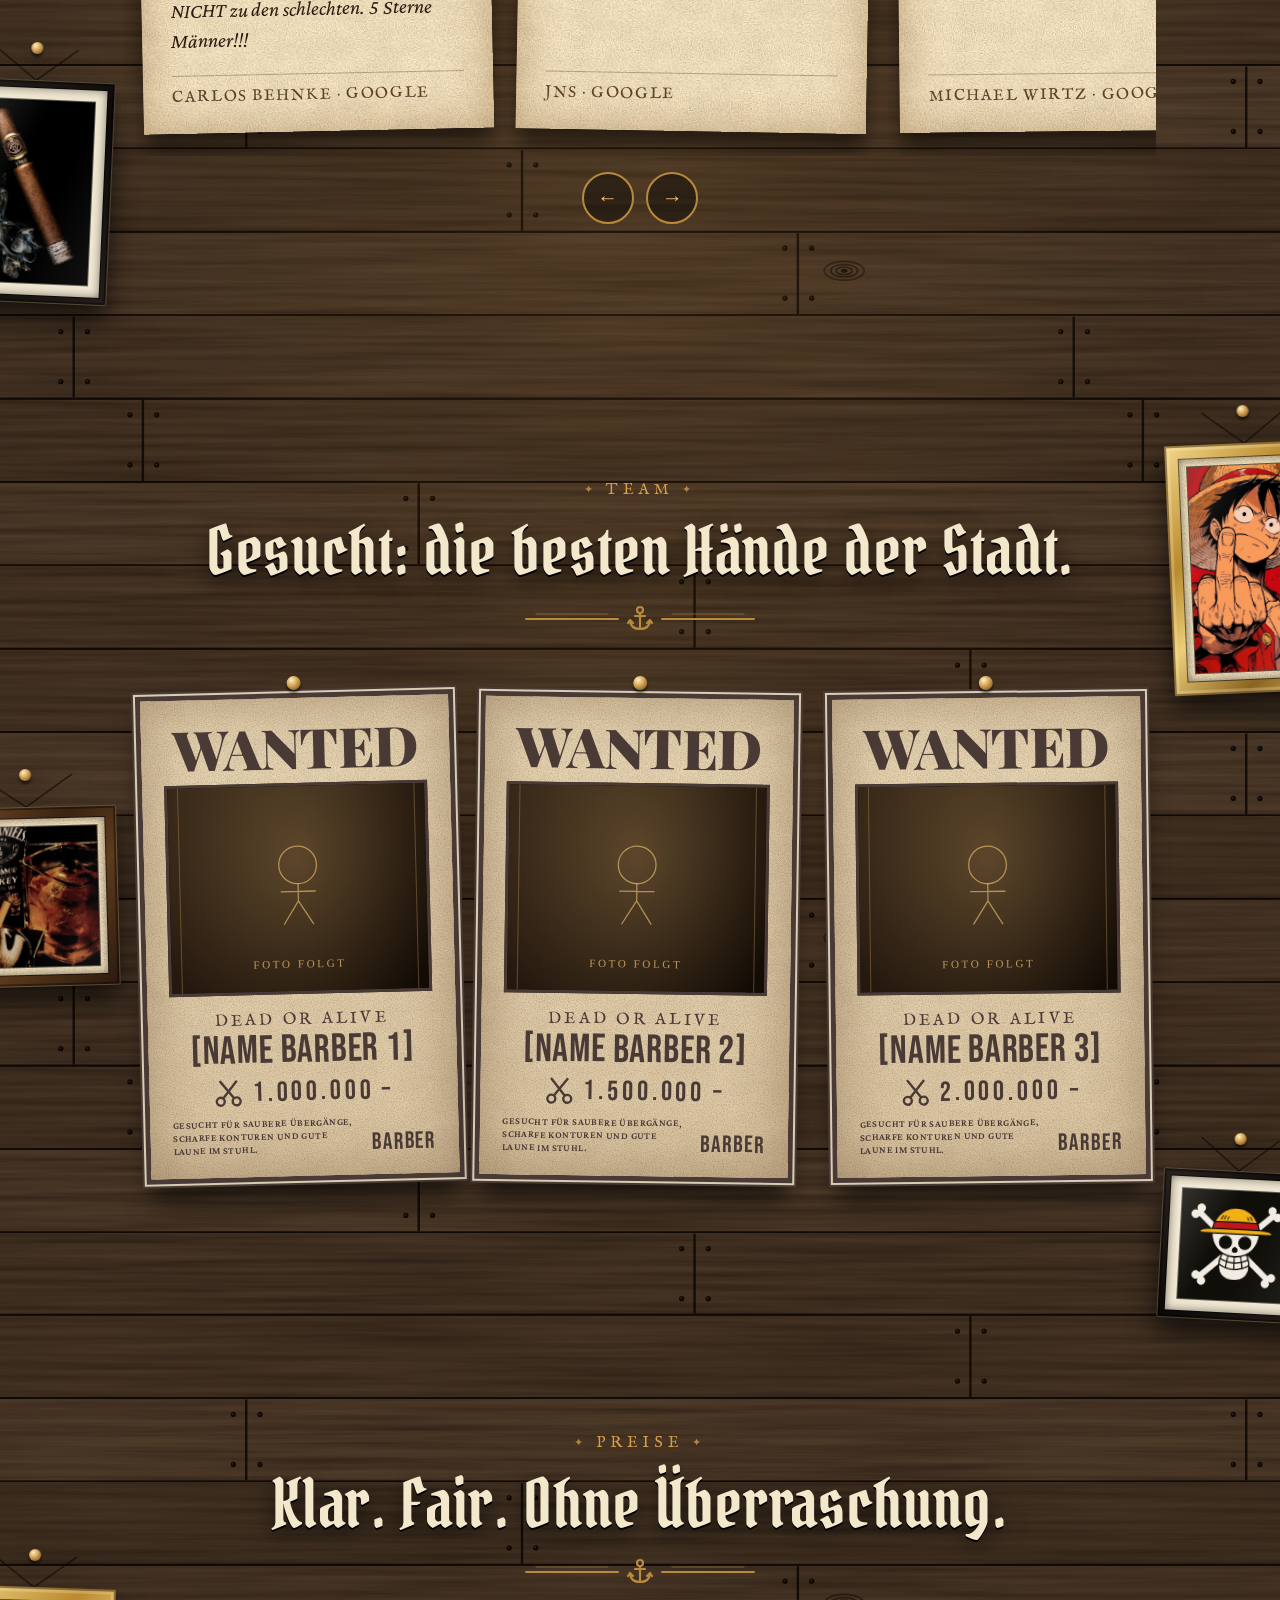
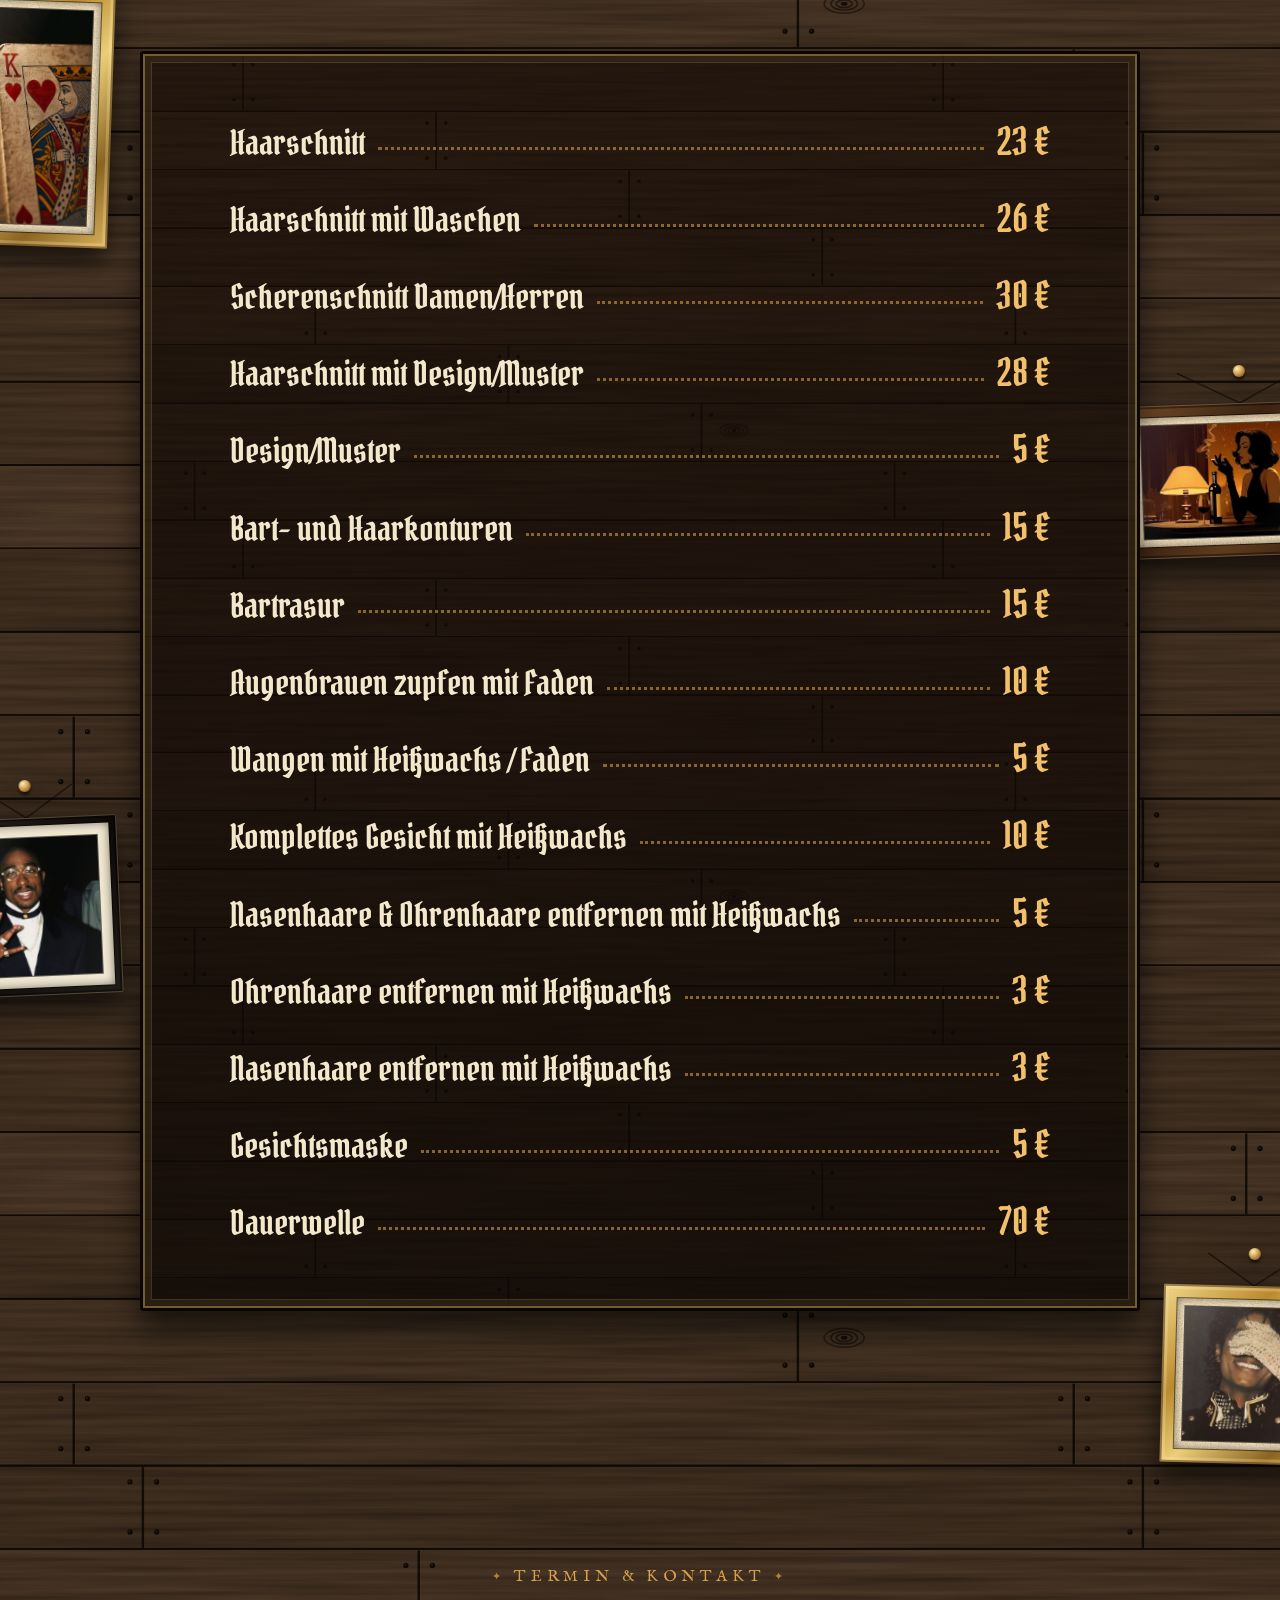
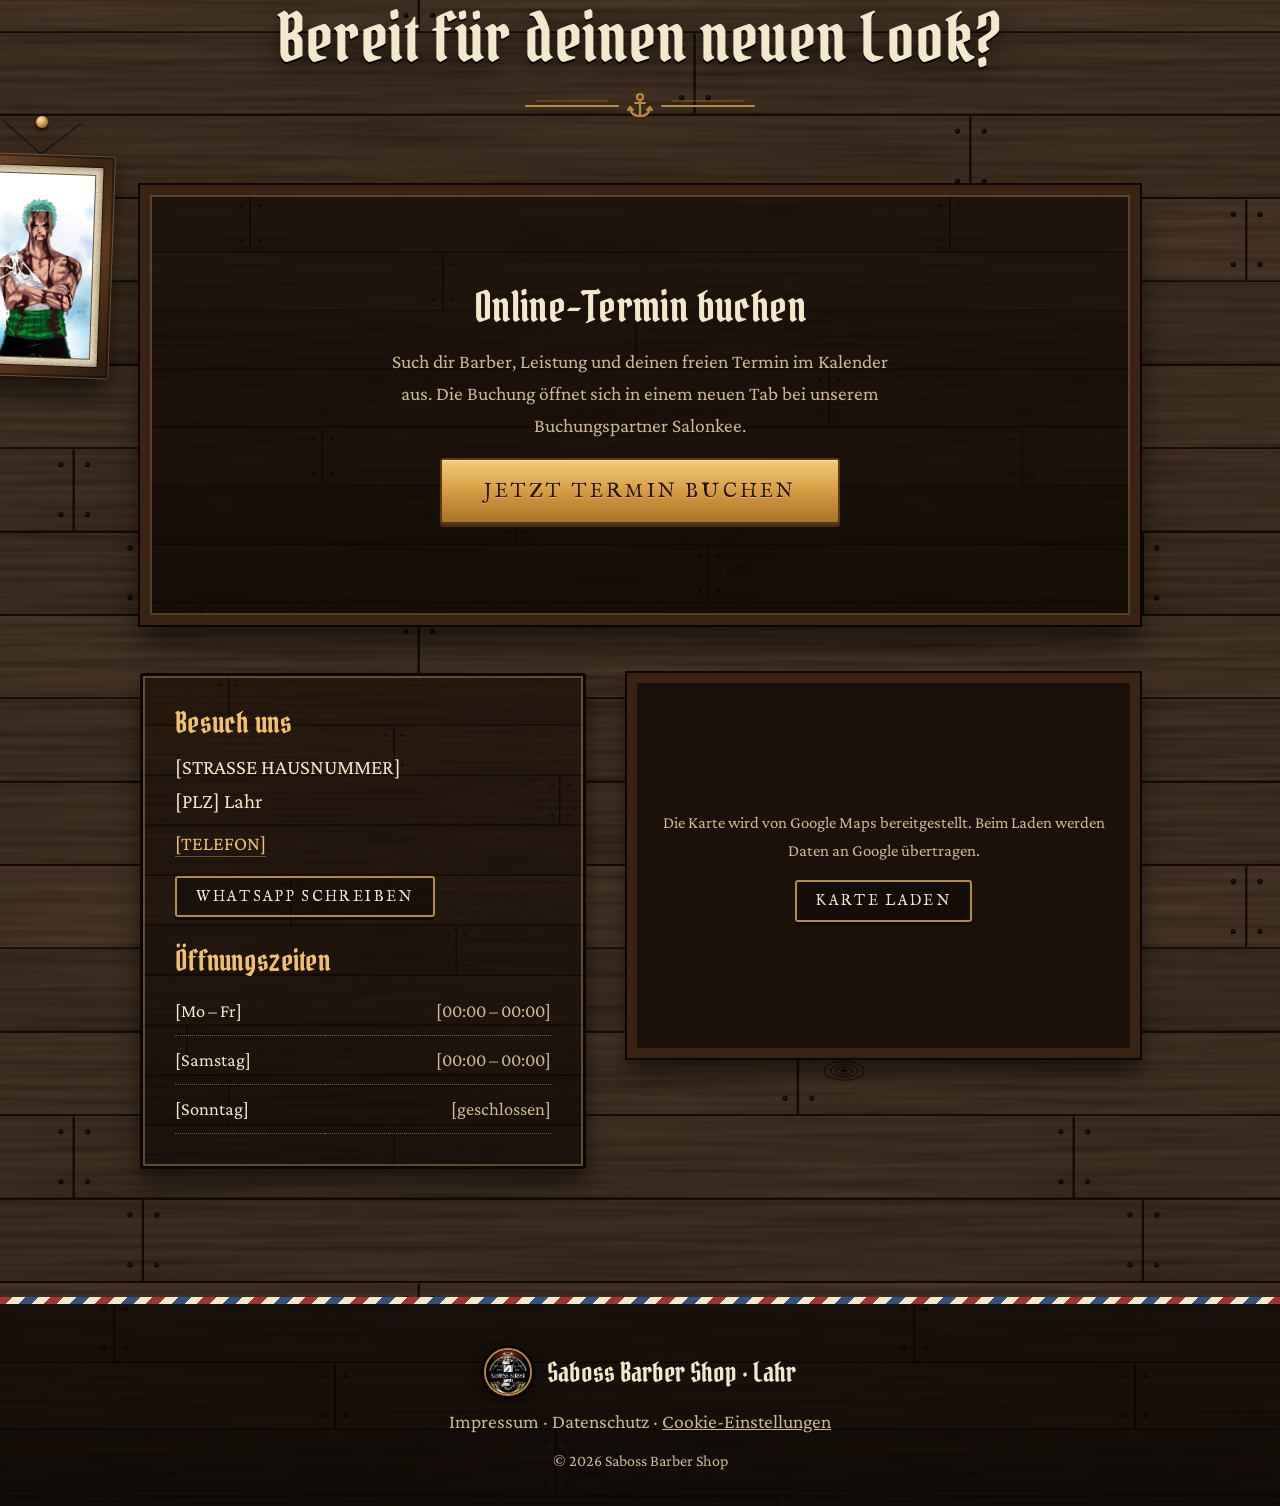
==== commit d31e58b0: "Termin-Buttons führen zur Salonkee-Buchung - Alle "Termin buchen"-Buttons (Header, Start, Mobil-Leis" ====
--- a/index.html
+++ b/index.html
@@ -13,7 +13,7 @@
   <meta property="og:image" content="assets/img/logo.png">
   <link rel="icon" href="assets/img/favicon.svg" type="image/svg+xml">
   <link rel="preload" href="assets/fonts/pirata-one.ttf" as="font" type="font/ttf" crossorigin>
-  <link rel="stylesheet" href="css/style.css?v=202610080743">
+  <link rel="stylesheet" href="css/style.css?v=202610080756">
 </head>
 <body>
   <a class="skip" href="#main">Zum Inhalt springen</a>
@@ -32,7 +32,7 @@
         <a href="#termin">Termin</a>
         <a href="#kontakt">Kontakt</a>
       </nav>
-      <a class="btn btn--gold btn--sm header__book" href="#termin">Termin buchen</a>
+      <a class="btn btn--gold btn--sm header__book" href="https://salonkee.de/salon/saboss-barber?lang=de" target="_blank" rel="noopener">Termin buchen</a>
       <button class="burger" id="burger" type="button" aria-label="Menü öffnen" aria-expanded="false" aria-controls="overlay"><span></span><span></span></button>
     </div>
   </header>
@@ -60,7 +60,7 @@
           </h1>
           <p class="hero__sub">Haarschnitt, Fade, Bart und Rasur – mit Zeit, Handwerk und einem Blick für Details.</p>
           <div class="hero__actions">
-            <a class="btn btn--gold" href="#termin">Termin buchen</a>
+            <a class="btn btn--gold" href="https://salonkee.de/salon/saboss-barber?lang=de" target="_blank" rel="noopener">Termin buchen</a>
             <a class="btn btn--ghost" href="#rezensionen">Das sagen Kunden</a>
           </div>
         </div>
@@ -197,12 +197,12 @@
             <h2 id="book-title">Bereit für deinen neuen Look?</h2>
           </header>
 
-          <!-- Buchungssystem: URL in data-src eintragen (Treatwell, Booksy, Planity, Shore …). Wird erst nach Klick bzw. Einwilligung geladen. -->
-          <div class="booking" id="booking" data-src="">
+          <!-- Buchung läuft über Salonkee; der Link öffnet den Kalender in einem neuen Tab -->
+          <div class="booking" id="booking">
             <div class="booking__gate">
               <h3>Online-Termin buchen</h3>
-              <p class="booking__hint">Die Buchung läuft über einen externen Anbieter. Beim Laden werden Daten an diesen übertragen.</p>
-              <button class="btn btn--gold" type="button" id="load-booking">Buchungssystem laden</button>
+              <p class="booking__hint">Such dir Barber, Leistung und deinen freien Termin im Kalender aus. Die Buchung öffnet sich in einem neuen Tab bei unserem Buchungspartner Salonkee.</p>
+              <a class="btn btn--gold btn--lg" href="https://salonkee.de/salon/saboss-barber?lang=de" target="_blank" rel="noopener">Jetzt Termin buchen</a>
             </div>
           </div>
 
@@ -242,7 +242,7 @@
     </div>
   </footer>
 
-  <a class="sticky-book" href="#termin">Termin buchen</a>
+  <a class="sticky-book" href="https://salonkee.de/salon/saboss-barber?lang=de" target="_blank" rel="noopener">Termin buchen</a>
 
   <!-- Schere: wandert beim Scrollen von rechts nach links, schneidet auf/zu und hinterlässt eine Schnittlinie -->
   <div class="snip" aria-hidden="true">
@@ -271,13 +271,13 @@
   <!-- Einwilligung (DSGVO): Karte und Buchungssystem laden erst nach Klick -->
   <div class="consent" id="consent" role="dialog" aria-labelledby="consent-title" aria-modal="false" hidden>
     <h2 id="consent-title">Deine Privatsphäre</h2>
-    <p>Google Maps und das Buchungssystem laden wir nur mit deiner Einwilligung. Alles andere läuft ohne Tracking. Mehr in der <a href="datenschutz.html">Datenschutzerklärung</a>.</p>
+    <p>Google Maps laden wir nur mit deiner Einwilligung. Alles andere läuft ohne Tracking. Mehr in der <a href="datenschutz.html">Datenschutzerklärung</a>.</p>
     <div class="consent__actions">
       <button type="button" class="btn btn--gold btn--sm" data-consent-choice="all">Alle akzeptieren</button>
       <button type="button" class="btn btn--ghost btn--sm" data-consent-choice="necessary">Nur notwendige</button>
     </div>
   </div>
 
-  <script src="js/main.js?v=202610080743" defer></script>
+  <script src="js/main.js?v=202610080756" defer></script>
 </body>
 </html>
--- a/css/style.css
+++ b/css/style.css
@@ -68,6 +68,7 @@
 .btn--gold:hover { background: linear-gradient(#fadc94, #e0a94c 52%, #b8832f); box-shadow: 0 5px 0 #4a2c0e, 0 12px 20px rgba(0, 0, 0, .45), inset 0 1px 0 rgba(255, 255, 255, .5); }
 .btn--ghost:hover { background: rgba(217, 160, 74, .16); }
 .btn--sm { padding: .6rem 1.2rem; font-size: .92rem; }
+.btn--lg { padding: 1.15rem 2.6rem; font-size: 1.25rem; }
 
 /* Header */
 .header { position: fixed; inset: 0 0 auto; z-index: 100; height: var(--header-h); transition: background .4s, box-shadow .4s; }
